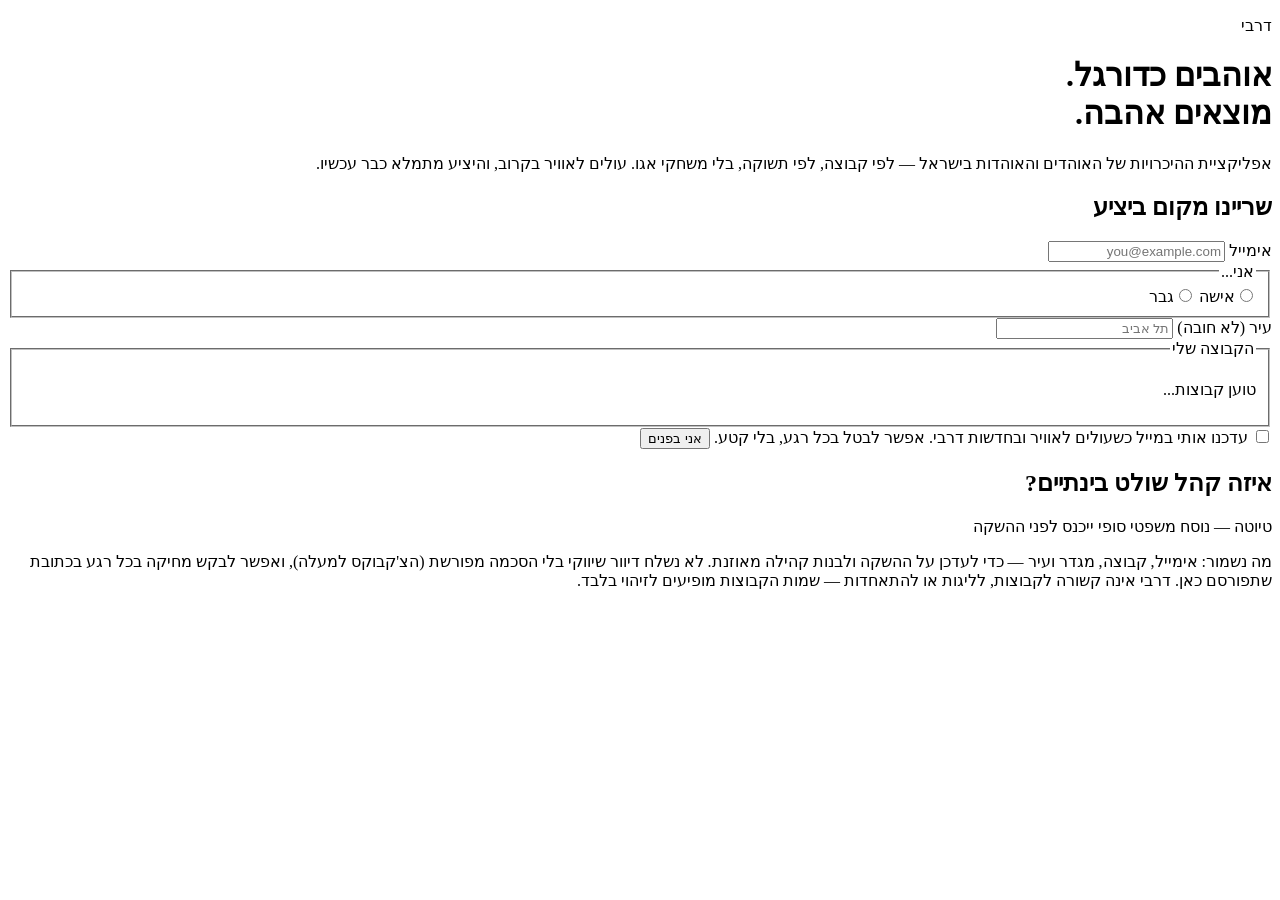
==== index.html @ be2c2851 "Derby waitlist — soft launch (friends & family, noindex)" ====
<!DOCTYPE html><html lang="he" dir="rtl"> <head><meta charset="utf-8"><meta name="viewport" content="width=device-width, initial-scale=1"><title>דרבי — אוהבים כדורגל. מוצאים אהבה.</title><meta name="description" content="דרבי — אפליקציית ההיכרויות של אוהדי הכדורגל בישראל. לפי קבוצה, לפי תשוקה. עולים לאוויר בקרוב."><!-- Soft launch: out of search engines until the real marketing launch --><meta name="robots" content="noindex"><meta property="og:title" content="דרבי — אוהבים כדורגל. מוצאים אהבה."><meta property="og:description" content="אפליקציית ההיכרויות של אוהדי הכדורגל בישראל. שריינו מקום ביציע — עולים לאוויר בקרוב."><meta property="og:type" content="website"><meta property="og:locale" content="he_IL"><link rel="icon" href="data:image/svg+xml,%3Csvg xmlns='http://www.w3.org/2000/svg' viewBox='0 0 32 32'%3E%3Ccircle cx='16' cy='16' r='15' fill='%230E3B2E'/%3E%3Ctext x='16' y='22' text-anchor='middle' font-size='16' font-family='sans-serif' fill='%23FAF7F0'%3E%D7%93%3C/text%3E%3C/svg%3E"><link rel="stylesheet" href="/derby-site/_astro/index.CWIhlp_6.css"></head> <body> <main> <header class="hero"> <p class="wordmark">דרבי</p> <h1>אוהבים כדורגל.<br>מוצאים אהבה.</h1> <p class="sub">
אפליקציית ההיכרויות של האוהדים והאוהדות בישראל — לפי קבוצה, לפי תשוקה,
          בלי משחקי אגו. עולים לאוויר בקרוב, והיציע מתמלא כבר עכשיו.
</p> </header> <section class="card" id="signup"> <h2>שריינו מקום ביציע</h2> <form id="waitlist-form" novalidate> <label for="email">אימייל</label> <input id="email" name="email" type="email" required placeholder="you@example.com" autocomplete="email"> <fieldset> <legend>אני...</legend> <div class="seg"> <label><input type="radio" name="gender" value="woman" required><span>אישה</span></label> <label><input type="radio" name="gender" value="man"><span>גבר</span></label> </div> </fieldset> <label for="city">עיר <span class="opt">(לא חובה)</span></label> <input id="city" name="city" type="text" placeholder="תל אביב" autocomplete="address-level2"> <fieldset> <legend>הקבוצה שלי</legend> <div id="clubs" class="clubs" role="radiogroup" aria-label="בחירת קבוצה"> <p class="clubs-loading">טוען קבוצות...</p> </div> </fieldset> <label class="consent"> <input type="checkbox" name="consent"> <span>עדכנו אותי במייל כשעולים לאוויר ובחדשות דרבי. אפשר לבטל בכל רגע, בלי קטע.</span> </label> <button type="submit" id="submit-btn">אני בפנים</button> <p id="form-error" class="error" role="alert" hidden></p> </form> <div id="success" hidden> <h2>את/ה על הספסל! 🎉</h2> <p>נעדכן ברגע שעולים למגרש. בינתיים — כל חבר/ה שמצטרפים מקדמים את הקהל שלך בטבלה:</p> <p class="ref-link" id="ref-link"></p> <a id="wa-share" class="wa" href="#" target="_blank" rel="noopener">שיתוף בוואטסאפ</a> </div> </section> <section class="board"> <h2>איזה קהל שולט בינתיים?</h2> <ol id="leaderboard" aria-live="polite"></ol> </section> <footer> <p class="draft-tag">טיוטה — נוסח משפטי סופי ייכנס לפני ההשקה</p> <p>
מה נשמור: אימייל, קבוצה, מגדר ועיר — כדי לעדכן על ההשקה ולבנות קהילה מאוזנת.
          לא נשלח דיוור שיווקי בלי הסכמה מפורשת (הצ'קבוקס למעלה), ואפשר לבקש מחיקה בכל
          רגע בכתובת שתפורסם כאן. דרבי אינה קשורה לקבוצות, לליגות או להתאחדות —
          שמות הקבוצות מופיעים לזיהוי בלבד.
</p> </footer> </main> <script type="module" src="/derby-site/_astro/index.astro_astro_type_script_index_0_lang.Bvjyi8gN.js"></script>  </body> </html>
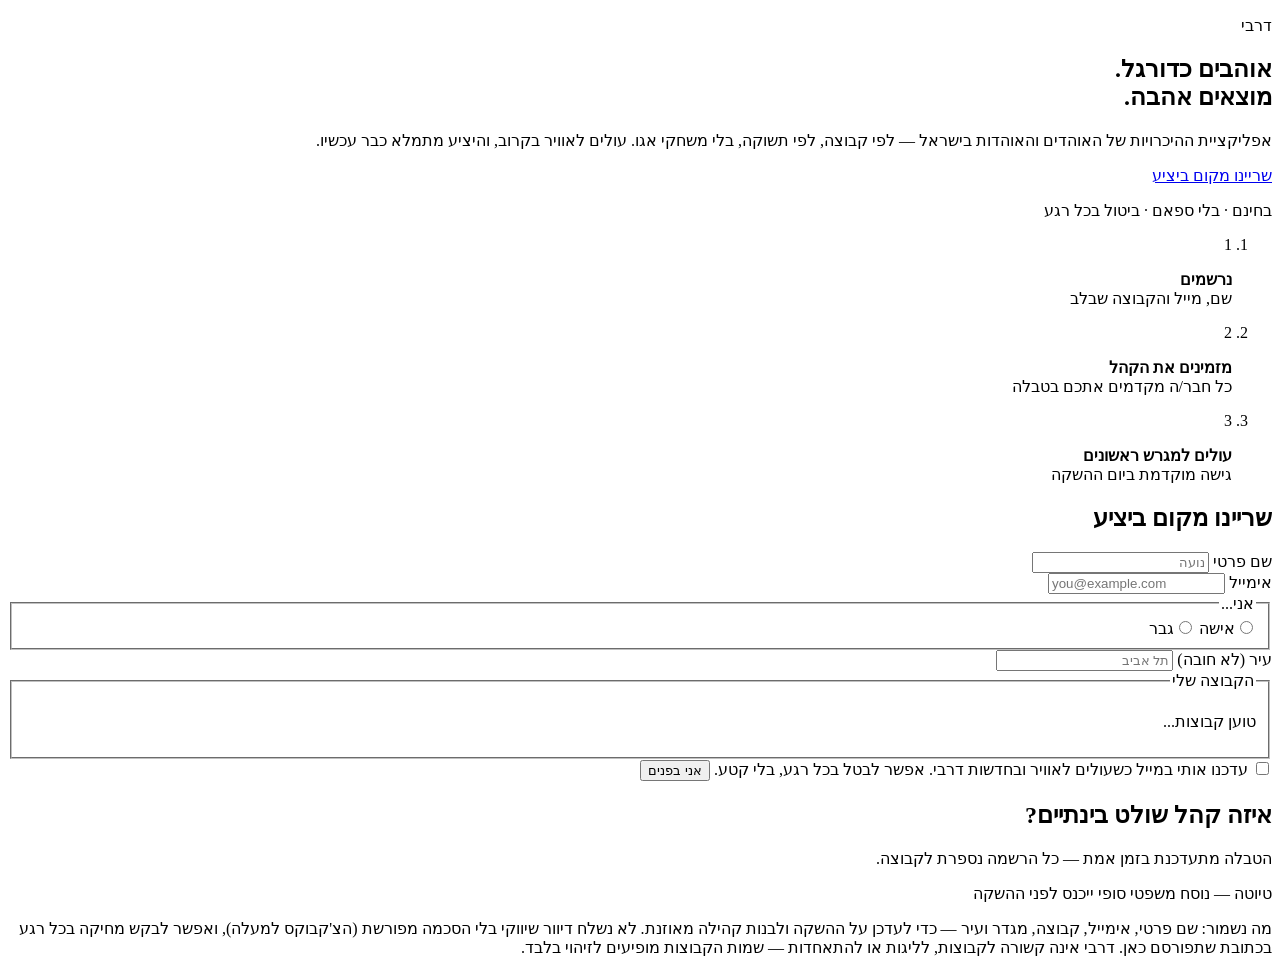
==== commit ee99b2b2: "Redesign: matchday-night hero, how-it-works, name field, other-team option, badge fix" ====
--- a/index.html
+++ b/index.html
@@ -1,9 +1,9 @@
-<!DOCTYPE html><html lang="he" dir="rtl"> <head><meta charset="utf-8"><meta name="viewport" content="width=device-width, initial-scale=1"><title>דרבי — אוהבים כדורגל. מוצאים אהבה.</title><meta name="description" content="דרבי — אפליקציית ההיכרויות של אוהדי הכדורגל בישראל. לפי קבוצה, לפי תשוקה. עולים לאוויר בקרוב."><!-- Soft launch: out of search engines until the real marketing launch --><meta name="robots" content="noindex"><meta property="og:title" content="דרבי — אוהבים כדורגל. מוצאים אהבה."><meta property="og:description" content="אפליקציית ההיכרויות של אוהדי הכדורגל בישראל. שריינו מקום ביציע — עולים לאוויר בקרוב."><meta property="og:type" content="website"><meta property="og:locale" content="he_IL"><link rel="icon" href="data:image/svg+xml,%3Csvg xmlns='http://www.w3.org/2000/svg' viewBox='0 0 32 32'%3E%3Ccircle cx='16' cy='16' r='15' fill='%230E3B2E'/%3E%3Ctext x='16' y='22' text-anchor='middle' font-size='16' font-family='sans-serif' fill='%23FAF7F0'%3E%D7%93%3C/text%3E%3C/svg%3E"><link rel="stylesheet" href="/derby-site/_astro/index.CWIhlp_6.css"></head> <body> <main> <header class="hero"> <p class="wordmark">דרבי</p> <h1>אוהבים כדורגל.<br>מוצאים אהבה.</h1> <p class="sub">
+<!DOCTYPE html><html lang="he" dir="rtl"> <head><meta charset="utf-8"><meta name="viewport" content="width=device-width, initial-scale=1"><title>דרבי — אוהבים כדורגל. מוצאים אהבה.</title><meta name="description" content="דרבי — אפליקציית ההיכרויות של אוהדי הכדורגל בישראל. לפי קבוצה, לפי תשוקה. עולים לאוויר בקרוב."><!-- Soft launch: out of search engines until the real marketing launch --><meta name="robots" content="noindex"><meta property="og:title" content="דרבי — אוהבים כדורגל. מוצאים אהבה."><meta property="og:description" content="אפליקציית ההיכרויות של אוהדי הכדורגל בישראל. שריינו מקום ביציע — עולים לאוויר בקרוב."><meta property="og:type" content="website"><meta property="og:locale" content="he_IL"><link rel="icon" href="data:image/svg+xml,%3Csvg xmlns='http://www.w3.org/2000/svg' viewBox='0 0 32 32'%3E%3Ccircle cx='16' cy='16' r='15' fill='%230E3B2E'/%3E%3Ctext x='16' y='22' text-anchor='middle' font-size='16' font-family='sans-serif' fill='%23FAF7F0'%3E%D7%93%3C/text%3E%3C/svg%3E"><link rel="stylesheet" href="/derby-site/_astro/index.BgK4hLzt.css"></head> <body> <section class="hero"> <div class="hero-inner"> <p class="wordmark">דרבי<span class="dot" aria-hidden="true"></span></p> <h1>אוהבים כדורגל.<br>מוצאים אהבה.</h1> <p class="sub">
 אפליקציית ההיכרויות של האוהדים והאוהדות בישראל — לפי קבוצה, לפי תשוקה,
           בלי משחקי אגו. עולים לאוויר בקרוב, והיציע מתמלא כבר עכשיו.
-</p> </header> <section class="card" id="signup"> <h2>שריינו מקום ביציע</h2> <form id="waitlist-form" novalidate> <label for="email">אימייל</label> <input id="email" name="email" type="email" required placeholder="you@example.com" autocomplete="email"> <fieldset> <legend>אני...</legend> <div class="seg"> <label><input type="radio" name="gender" value="woman" required><span>אישה</span></label> <label><input type="radio" name="gender" value="man"><span>גבר</span></label> </div> </fieldset> <label for="city">עיר <span class="opt">(לא חובה)</span></label> <input id="city" name="city" type="text" placeholder="תל אביב" autocomplete="address-level2"> <fieldset> <legend>הקבוצה שלי</legend> <div id="clubs" class="clubs" role="radiogroup" aria-label="בחירת קבוצה"> <p class="clubs-loading">טוען קבוצות...</p> </div> </fieldset> <label class="consent"> <input type="checkbox" name="consent"> <span>עדכנו אותי במייל כשעולים לאוויר ובחדשות דרבי. אפשר לבטל בכל רגע, בלי קטע.</span> </label> <button type="submit" id="submit-btn">אני בפנים</button> <p id="form-error" class="error" role="alert" hidden></p> </form> <div id="success" hidden> <h2>את/ה על הספסל! 🎉</h2> <p>נעדכן ברגע שעולים למגרש. בינתיים — כל חבר/ה שמצטרפים מקדמים את הקהל שלך בטבלה:</p> <p class="ref-link" id="ref-link"></p> <a id="wa-share" class="wa" href="#" target="_blank" rel="noopener">שיתוף בוואטסאפ</a> </div> </section> <section class="board"> <h2>איזה קהל שולט בינתיים?</h2> <ol id="leaderboard" aria-live="polite"></ol> </section> <footer> <p class="draft-tag">טיוטה — נוסח משפטי סופי ייכנס לפני ההשקה</p> <p>
-מה נשמור: אימייל, קבוצה, מגדר ועיר — כדי לעדכן על ההשקה ולבנות קהילה מאוזנת.
+</p> <a class="cta" href="#signup">שריינו מקום ביציע</a> <p class="trust">בחינם · בלי ספאם · ביטול בכל רגע</p> </div> </section> <main> <ol class="steps" aria-label="איך זה עובד"> <li><span class="step-n">1</span><p><strong>נרשמים</strong><br>שם, מייל והקבוצה שבלב</p></li> <li><span class="step-n">2</span><p><strong>מזמינים את הקהל</strong><br>כל חבר/ה מקדמים אתכם בטבלה</p></li> <li><span class="step-n">3</span><p><strong>עולים למגרש ראשונים</strong><br>גישה מוקדמת ביום ההשקה</p></li> </ol> <section class="card" id="signup"> <h2>שריינו מקום ביציע</h2> <form id="waitlist-form" novalidate> <div class="field"> <label for="first-name">שם פרטי</label> <input id="first-name" name="first_name" type="text" required placeholder="נועה" autocomplete="given-name"> </div> <div class="field"> <label for="email">אימייל</label> <input id="email" name="email" type="email" required placeholder="you@example.com" autocomplete="email" dir="ltr"> </div> <fieldset> <legend>אני...</legend> <div class="seg"> <label><input type="radio" name="gender" value="woman" required><span>אישה</span></label> <label><input type="radio" name="gender" value="man"><span>גבר</span></label> </div> </fieldset> <div class="field"> <label for="city">עיר <span class="opt">(לא חובה)</span></label> <input id="city" name="city" type="text" placeholder="תל אביב" autocomplete="address-level2"> </div> <fieldset> <legend>הקבוצה שלי</legend> <div id="clubs" class="clubs" role="radiogroup" aria-label="בחירת קבוצה"> <p class="clubs-loading">טוען קבוצות...</p> </div> <input id="club-other-input" name="club_other" type="text" placeholder="איזו קבוצה חסרה לנו?" hidden> </fieldset> <label class="consent"> <input type="checkbox" name="consent"> <span>עדכנו אותי במייל כשעולים לאוויר ובחדשות דרבי. אפשר לבטל בכל רגע, בלי קטע.</span> </label> <button type="submit" id="submit-btn">אני בפנים</button> <p id="form-error" class="error" role="alert" hidden></p> </form> <div id="success" hidden> <h2>את/ה על הספסל! 🎉</h2> <p>נעדכן ברגע שעולים למגרש. בינתיים — כל חבר/ה שמצטרפים מקדמים את הקהל שלך בטבלה:</p> <p class="ref-link" id="ref-link"></p> <a id="wa-share" class="wa" href="#" target="_blank" rel="noopener">שיתוף בוואטסאפ</a> </div> </section> <section class="board"> <h2>איזה קהל שולט בינתיים?</h2> <p class="board-sub">הטבלה מתעדכנת בזמן אמת — כל הרשמה נספרת לקבוצה.</p> <ol id="leaderboard" aria-live="polite"></ol> </section> <footer> <p class="draft-tag">טיוטה — נוסח משפטי סופי ייכנס לפני ההשקה</p> <p>
+מה נשמור: שם פרטי, אימייל, קבוצה, מגדר ועיר — כדי לעדכן על ההשקה ולבנות קהילה מאוזנת.
           לא נשלח דיוור שיווקי בלי הסכמה מפורשת (הצ'קבוקס למעלה), ואפשר לבקש מחיקה בכל
           רגע בכתובת שתפורסם כאן. דרבי אינה קשורה לקבוצות, לליגות או להתאחדות —
           שמות הקבוצות מופיעים לזיהוי בלבד.
-</p> </footer> </main> <script type="module" src="/derby-site/_astro/index.astro_astro_type_script_index_0_lang.Bvjyi8gN.js"></script>  </body> </html>+</p> </footer> </main> <script type="module" src="/derby-site/_astro/index.astro_astro_type_script_index_0_lang.DRQGEMD_.js"></script>  </body> </html>
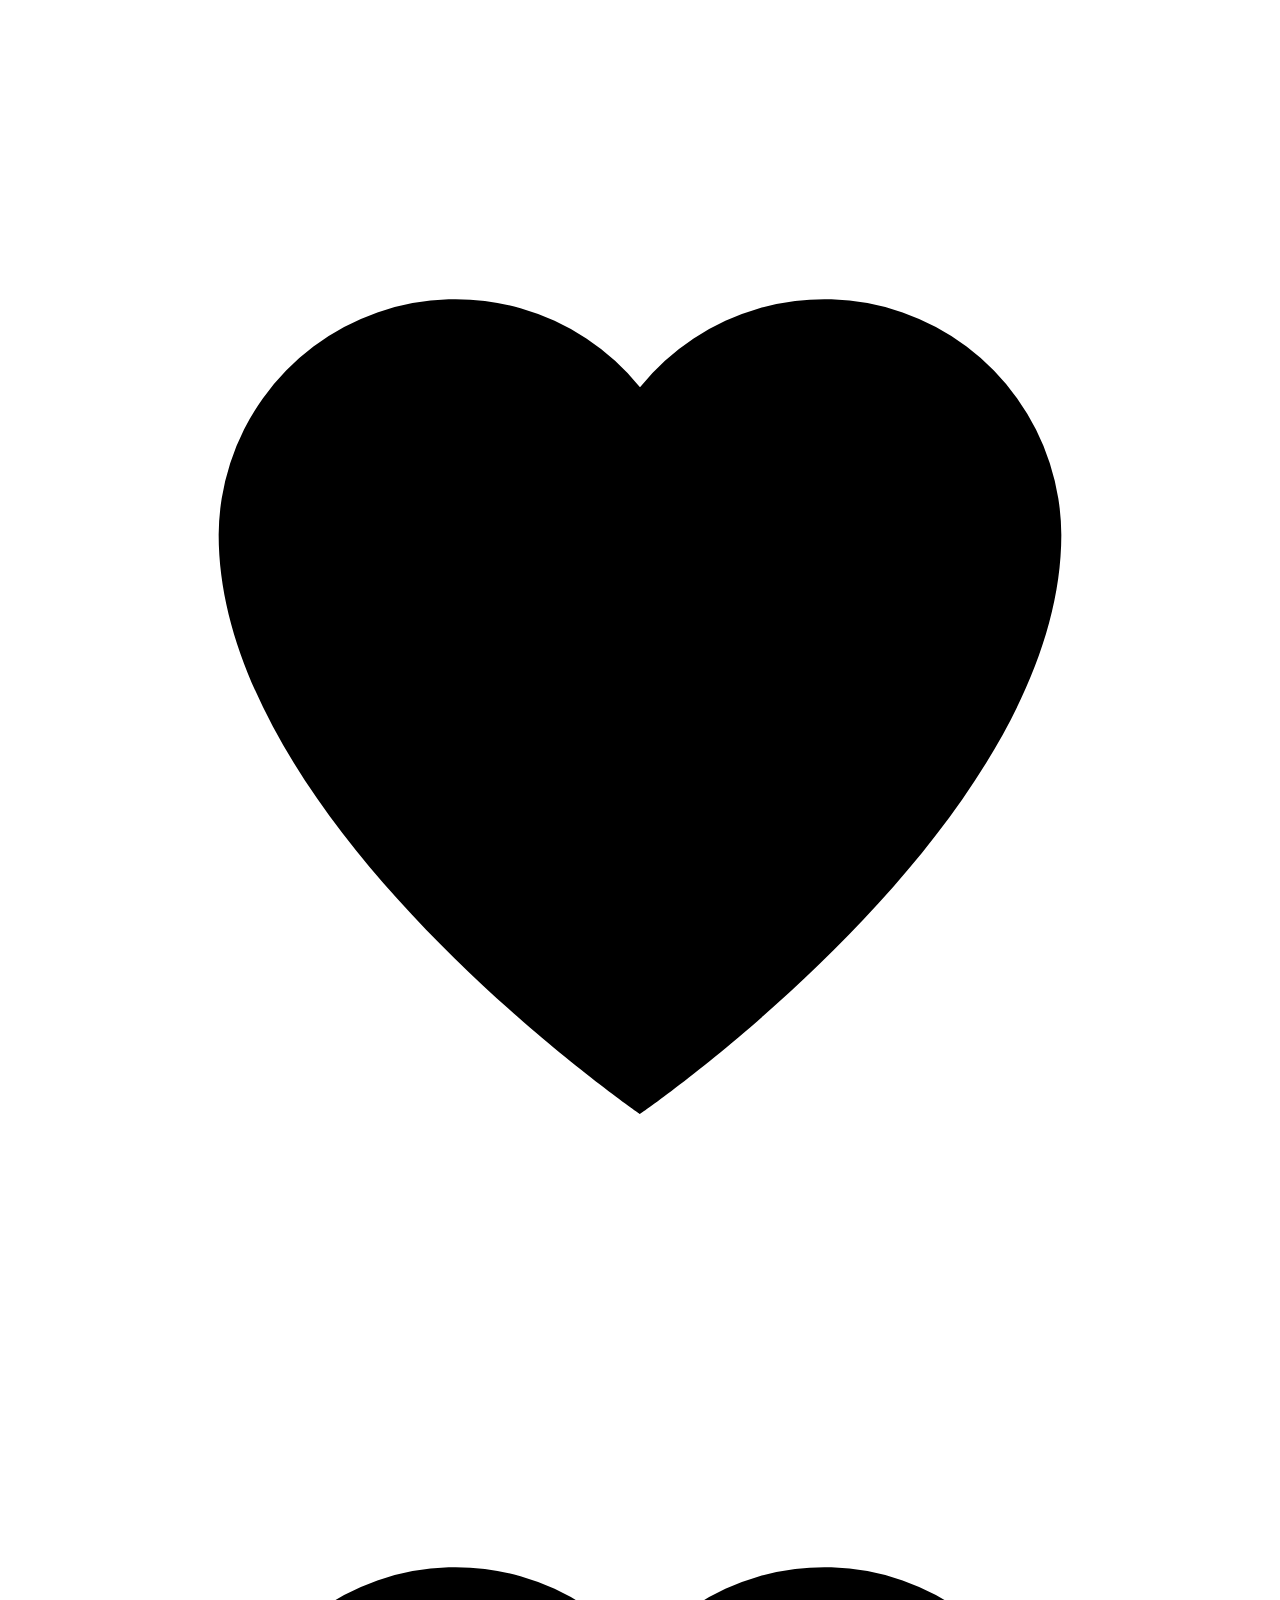
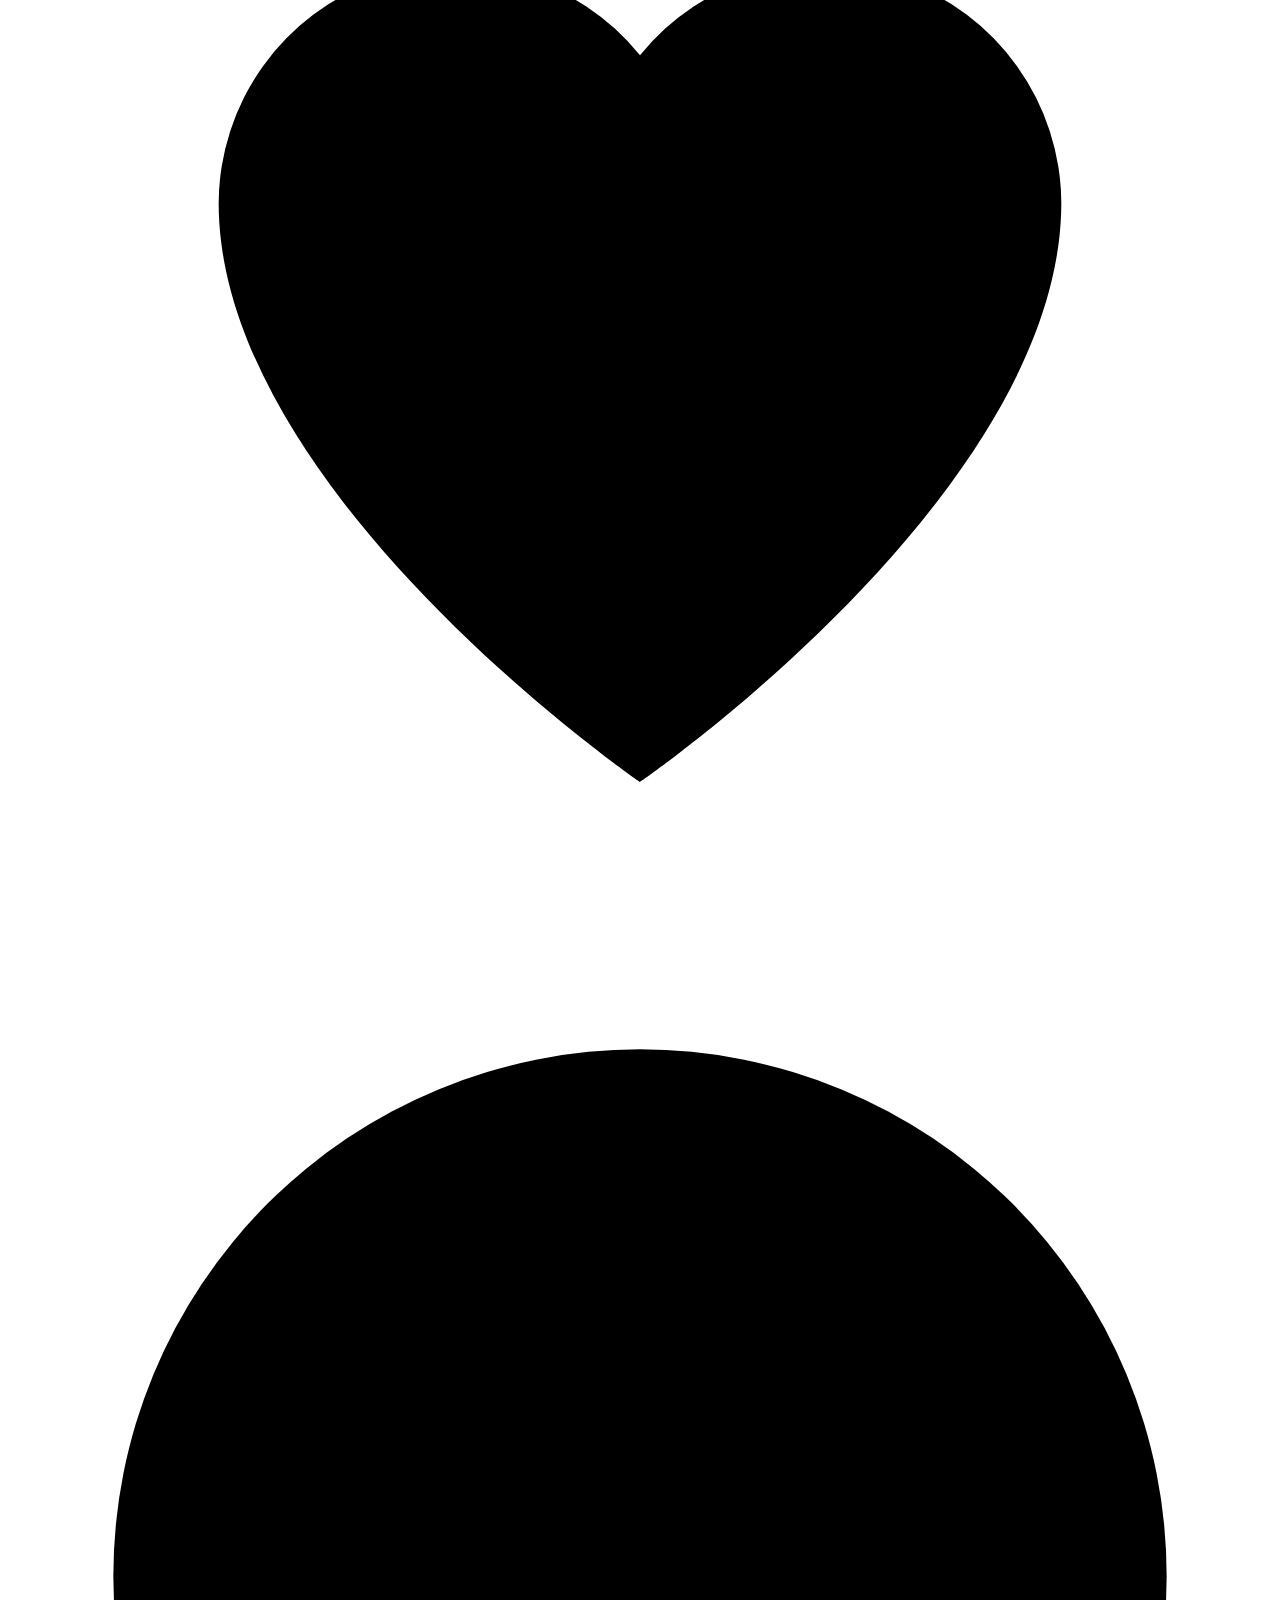
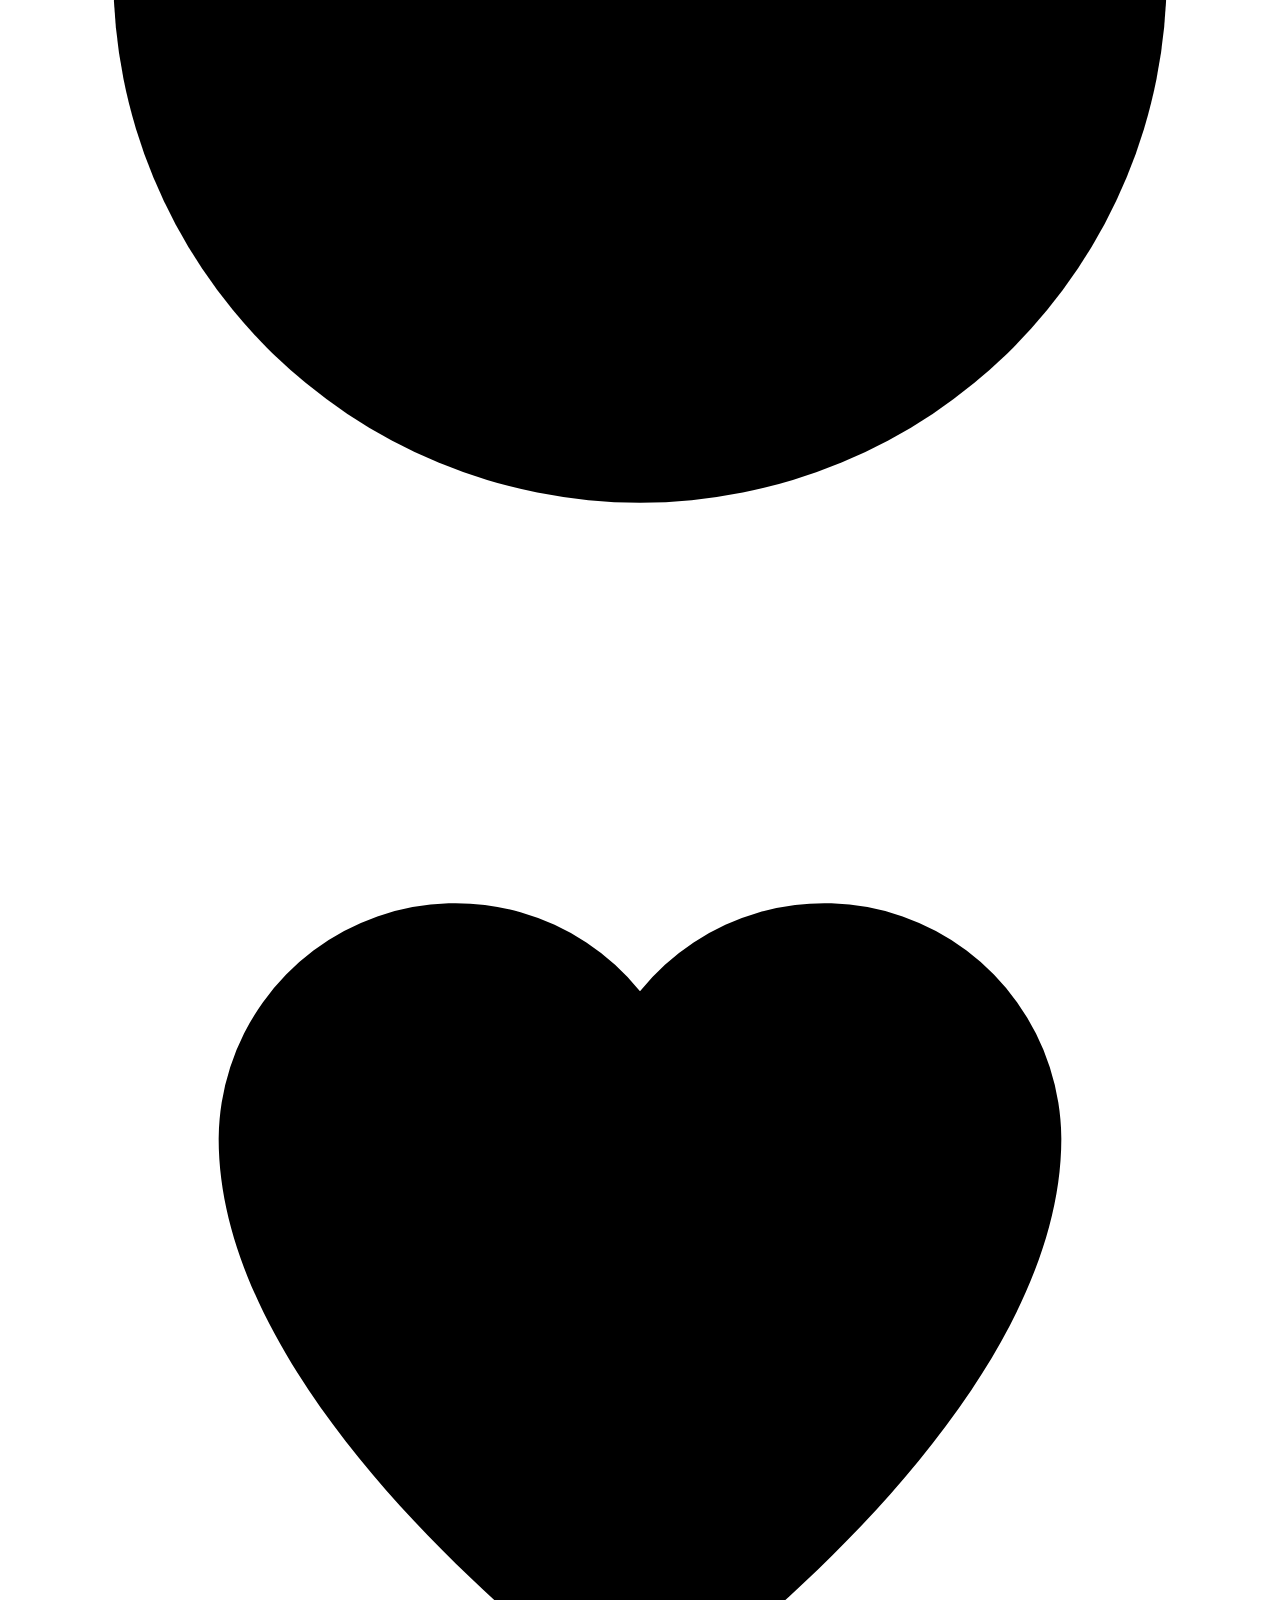
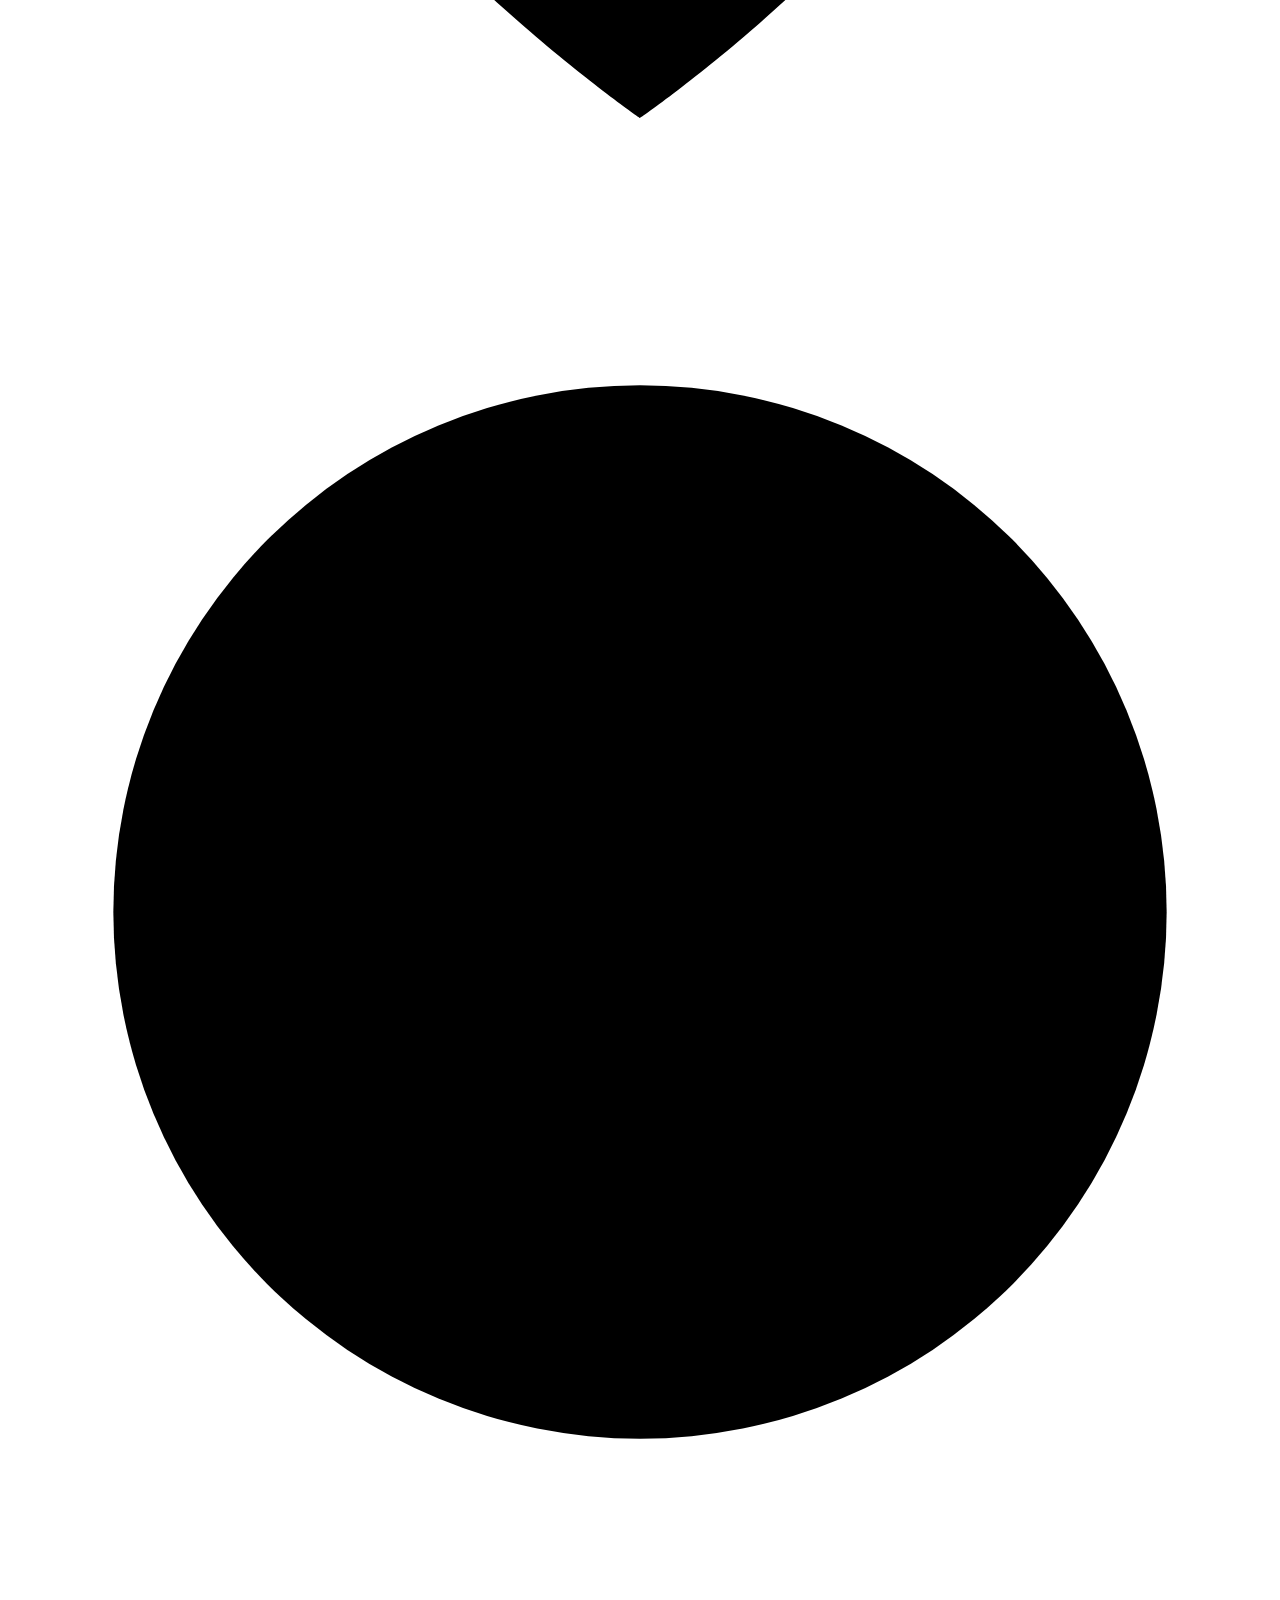
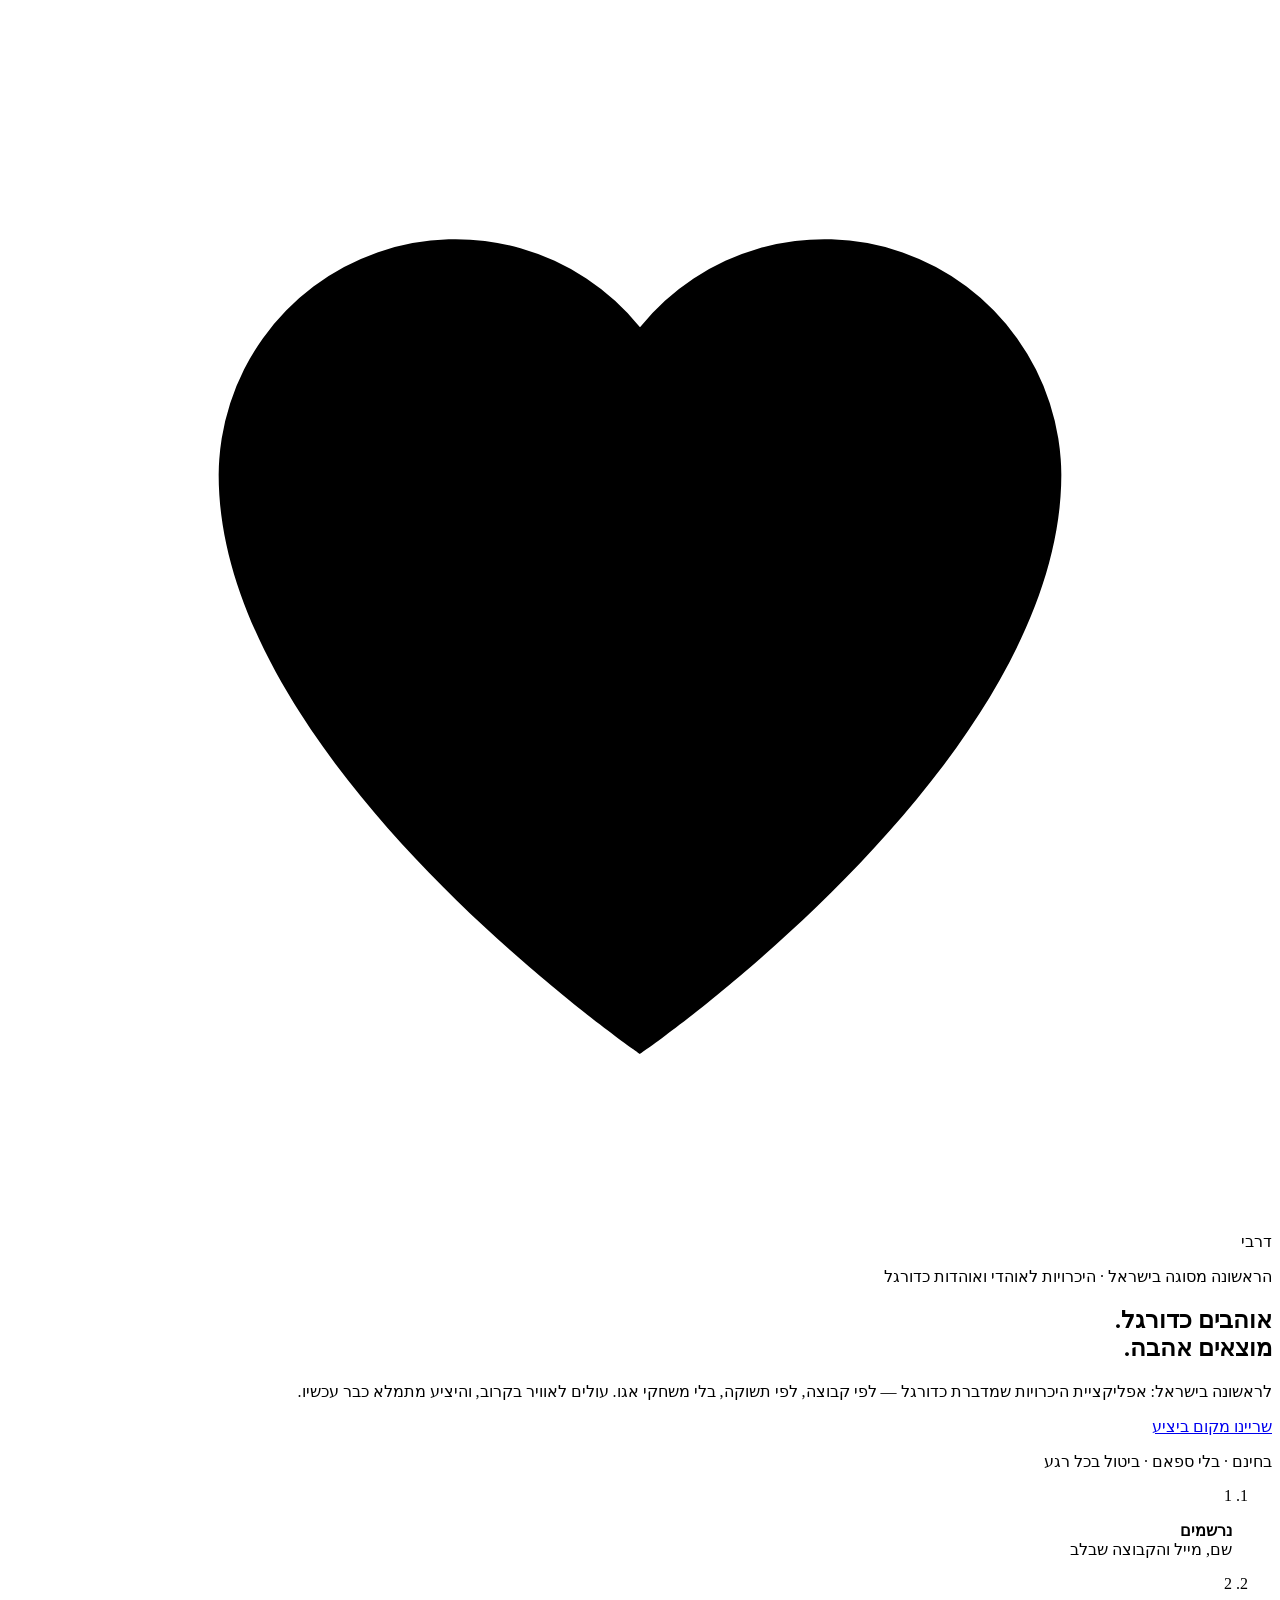
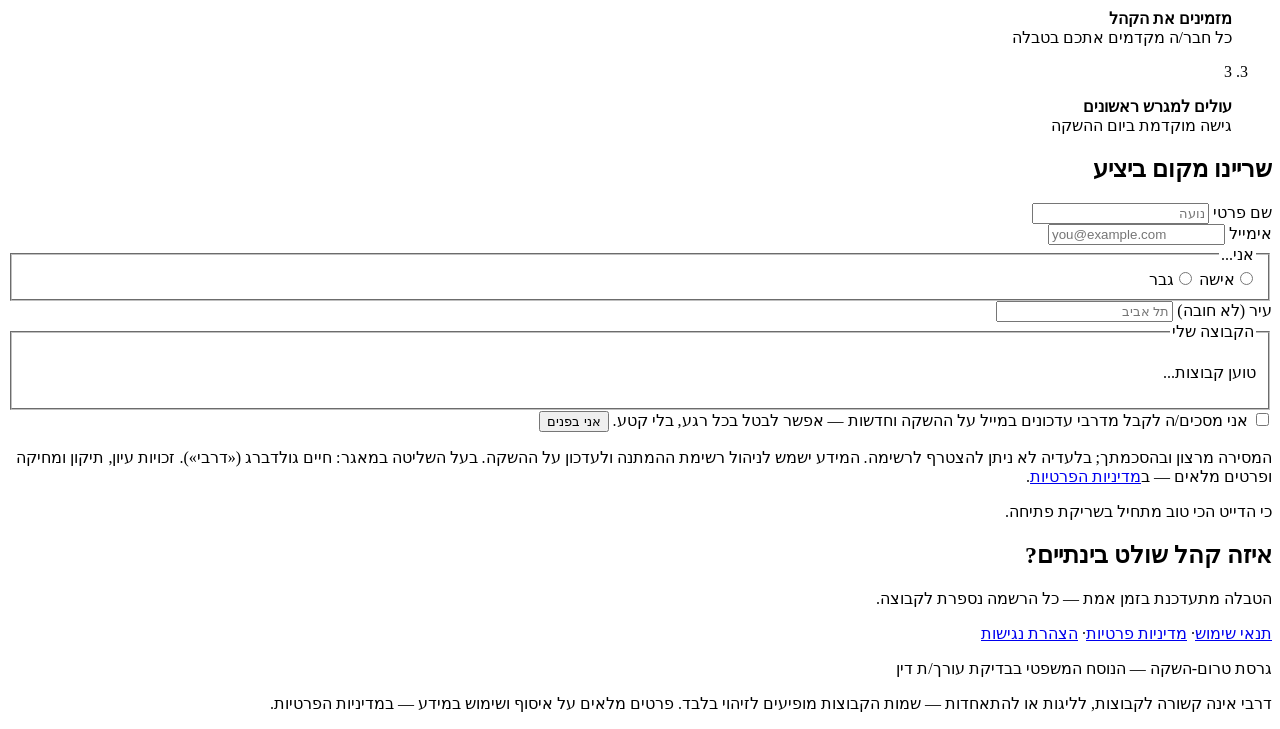
==== commit cc887784: "v3: legal pages (terms/privacy/accessibility drafts), s.11 form notice, intl clubs section, first-of" ====
--- a/index.html
+++ b/index.html
@@ -1,9 +1,12 @@
-<!DOCTYPE html><html lang="he" dir="rtl"> <head><meta charset="utf-8"><meta name="viewport" content="width=device-width, initial-scale=1"><title>דרבי — אוהבים כדורגל. מוצאים אהבה.</title><meta name="description" content="דרבי — אפליקציית ההיכרויות של אוהדי הכדורגל בישראל. לפי קבוצה, לפי תשוקה. עולים לאוויר בקרוב."><!-- Soft launch: out of search engines until the real marketing launch --><meta name="robots" content="noindex"><meta property="og:title" content="דרבי — אוהבים כדורגל. מוצאים אהבה."><meta property="og:description" content="אפליקציית ההיכרויות של אוהדי הכדורגל בישראל. שריינו מקום ביציע — עולים לאוויר בקרוב."><meta property="og:type" content="website"><meta property="og:locale" content="he_IL"><link rel="icon" href="data:image/svg+xml,%3Csvg xmlns='http://www.w3.org/2000/svg' viewBox='0 0 32 32'%3E%3Ccircle cx='16' cy='16' r='15' fill='%230E3B2E'/%3E%3Ctext x='16' y='22' text-anchor='middle' font-size='16' font-family='sans-serif' fill='%23FAF7F0'%3E%D7%93%3C/text%3E%3C/svg%3E"><link rel="stylesheet" href="/derby-site/_astro/index.BgK4hLzt.css"></head> <body> <section class="hero"> <div class="hero-inner"> <p class="wordmark">דרבי<span class="dot" aria-hidden="true"></span></p> <h1>אוהבים כדורגל.<br>מוצאים אהבה.</h1> <p class="sub">
-אפליקציית ההיכרויות של האוהדים והאוהדות בישראל — לפי קבוצה, לפי תשוקה,
+<!DOCTYPE html><html lang="he" dir="rtl"> <head><meta charset="utf-8"><meta name="viewport" content="width=device-width, initial-scale=1"><title>דרבי — אוהבים כדורגל. מוצאים אהבה.</title><meta name="description" content="דרבי — אפליקציית ההיכרויות של אוהדי הכדורגל בישראל. לפי קבוצה, לפי תשוקה. עולים לאוויר בקרוב."><!-- Soft launch: out of search engines until the real marketing launch --><meta name="robots" content="noindex"><meta property="og:title" content="דרבי — אוהבים כדורגל. מוצאים אהבה."><meta property="og:description" content="אפליקציית ההיכרויות של אוהדי הכדורגל בישראל. שריינו מקום ביציע — עולים לאוויר בקרוב."><meta property="og:type" content="website"><meta property="og:locale" content="he_IL"><link rel="icon" href="data:image/svg+xml,%3Csvg xmlns='http://www.w3.org/2000/svg' viewBox='0 0 32 32'%3E%3Ccircle cx='16' cy='16' r='15' fill='%230E3B2E'/%3E%3Ctext x='16' y='22' text-anchor='middle' font-size='16' font-family='sans-serif' fill='%23FAF7F0'%3E%D7%93%3C/text%3E%3C/svg%3E"><link rel="stylesheet" href="/derby-site/_astro/accessibility.DvqK8WsB.css">
+<link rel="stylesheet" href="/derby-site/_astro/index.B0Lewn-p.css"></head> <body> <section class="hero"> <div class="float-layer" aria-hidden="true"> <svg class="float f1" viewBox="0 0 24 24"><path d="M12 21C12 21 4 15.5 4 10a4.5 4.5 0 0 1 8-2.8A4.5 4.5 0 0 1 20 10c0 5.5-8 11-8 11z"></path></svg> <svg class="float f2" viewBox="0 0 24 24"><path d="M12 21C12 21 4 15.5 4 10a4.5 4.5 0 0 1 8-2.8A4.5 4.5 0 0 1 20 10c0 5.5-8 11-8 11z"></path></svg> <svg class="float f3 ball" viewBox="0 0 24 24"><circle cx="12" cy="12" r="10"></circle><path class="pent" d="M12 8l3 2.2-1.1 3.6h-3.8L9 10.2z"></path></svg> <svg class="float f4" viewBox="0 0 24 24"><path d="M12 21C12 21 4 15.5 4 10a4.5 4.5 0 0 1 8-2.8A4.5 4.5 0 0 1 20 10c0 5.5-8 11-8 11z"></path></svg> <svg class="float f5 ball" viewBox="0 0 24 24"><circle cx="12" cy="12" r="10"></circle><path class="pent" d="M12 8l3 2.2-1.1 3.6h-3.8L9 10.2z"></path></svg> <svg class="float f6" viewBox="0 0 24 24"><path d="M12 21C12 21 4 15.5 4 10a4.5 4.5 0 0 1 8-2.8A4.5 4.5 0 0 1 20 10c0 5.5-8 11-8 11z"></path></svg> </div> <div class="hero-inner"> <p class="wordmark">דרבי<span class="dot" aria-hidden="true"></span></p> <p class="eyebrow">הראשונה מסוגה בישראל · היכרויות לאוהדי ואוהדות כדורגל</p> <h1>אוהבים כדורגל.<br>מוצאים אהבה.</h1> <p class="sub">
+לראשונה בישראל: אפליקציית היכרויות שמדברת כדורגל — לפי קבוצה, לפי תשוקה,
           בלי משחקי אגו. עולים לאוויר בקרוב, והיציע מתמלא כבר עכשיו.
-</p> <a class="cta" href="#signup">שריינו מקום ביציע</a> <p class="trust">בחינם · בלי ספאם · ביטול בכל רגע</p> </div> </section> <main> <ol class="steps" aria-label="איך זה עובד"> <li><span class="step-n">1</span><p><strong>נרשמים</strong><br>שם, מייל והקבוצה שבלב</p></li> <li><span class="step-n">2</span><p><strong>מזמינים את הקהל</strong><br>כל חבר/ה מקדמים אתכם בטבלה</p></li> <li><span class="step-n">3</span><p><strong>עולים למגרש ראשונים</strong><br>גישה מוקדמת ביום ההשקה</p></li> </ol> <section class="card" id="signup"> <h2>שריינו מקום ביציע</h2> <form id="waitlist-form" novalidate> <div class="field"> <label for="first-name">שם פרטי</label> <input id="first-name" name="first_name" type="text" required placeholder="נועה" autocomplete="given-name"> </div> <div class="field"> <label for="email">אימייל</label> <input id="email" name="email" type="email" required placeholder="you@example.com" autocomplete="email" dir="ltr"> </div> <fieldset> <legend>אני...</legend> <div class="seg"> <label><input type="radio" name="gender" value="woman" required><span>אישה</span></label> <label><input type="radio" name="gender" value="man"><span>גבר</span></label> </div> </fieldset> <div class="field"> <label for="city">עיר <span class="opt">(לא חובה)</span></label> <input id="city" name="city" type="text" placeholder="תל אביב" autocomplete="address-level2"> </div> <fieldset> <legend>הקבוצה שלי</legend> <div id="clubs" class="clubs" role="radiogroup" aria-label="בחירת קבוצה"> <p class="clubs-loading">טוען קבוצות...</p> </div> <input id="club-other-input" name="club_other" type="text" placeholder="איזו קבוצה חסרה לנו?" hidden> </fieldset> <label class="consent"> <input type="checkbox" name="consent"> <span>עדכנו אותי במייל כשעולים לאוויר ובחדשות דרבי. אפשר לבטל בכל רגע, בלי קטע.</span> </label> <button type="submit" id="submit-btn">אני בפנים</button> <p id="form-error" class="error" role="alert" hidden></p> </form> <div id="success" hidden> <h2>את/ה על הספסל! 🎉</h2> <p>נעדכן ברגע שעולים למגרש. בינתיים — כל חבר/ה שמצטרפים מקדמים את הקהל שלך בטבלה:</p> <p class="ref-link" id="ref-link"></p> <a id="wa-share" class="wa" href="#" target="_blank" rel="noopener">שיתוף בוואטסאפ</a> </div> </section> <section class="board"> <h2>איזה קהל שולט בינתיים?</h2> <p class="board-sub">הטבלה מתעדכנת בזמן אמת — כל הרשמה נספרת לקבוצה.</p> <ol id="leaderboard" aria-live="polite"></ol> </section> <footer> <p class="draft-tag">טיוטה — נוסח משפטי סופי ייכנס לפני ההשקה</p> <p>
-מה נשמור: שם פרטי, אימייל, קבוצה, מגדר ועיר — כדי לעדכן על ההשקה ולבנות קהילה מאוזנת.
-          לא נשלח דיוור שיווקי בלי הסכמה מפורשת (הצ'קבוקס למעלה), ואפשר לבקש מחיקה בכל
-          רגע בכתובת שתפורסם כאן. דרבי אינה קשורה לקבוצות, לליגות או להתאחדות —
-          שמות הקבוצות מופיעים לזיהוי בלבד.
-</p> </footer> </main> <script type="module" src="/derby-site/_astro/index.astro_astro_type_script_index_0_lang.DRQGEMD_.js"></script>  </body> </html>+</p> <a class="cta" href="#signup">שריינו מקום ביציע</a> <p class="trust">בחינם · בלי ספאם · ביטול בכל רגע</p> </div> </section> <main> <ol class="steps" aria-label="איך זה עובד"> <li><span class="step-n">1</span><p><strong>נרשמים</strong><br>שם, מייל והקבוצה שבלב</p></li> <li><span class="step-n">2</span><p><strong>מזמינים את הקהל</strong><br>כל חבר/ה מקדמים אתכם בטבלה</p></li> <li><span class="step-n">3</span><p><strong>עולים למגרש ראשונים</strong><br>גישה מוקדמת ביום ההשקה</p></li> </ol> <section class="card" id="signup"> <h2>שריינו מקום ביציע</h2> <form id="waitlist-form" novalidate> <div class="field"> <label for="first-name">שם פרטי</label> <input id="first-name" name="first_name" type="text" required placeholder="נועה" autocomplete="given-name"> </div> <div class="field"> <label for="email">אימייל</label> <input id="email" name="email" type="email" required placeholder="you@example.com" autocomplete="email" dir="ltr"> </div> <fieldset> <legend>אני...</legend> <div class="seg"> <label><input type="radio" name="gender" value="woman" required><span>אישה</span></label> <label><input type="radio" name="gender" value="man"><span>גבר</span></label> </div> </fieldset> <div class="field"> <label for="city">עיר <span class="opt">(לא חובה)</span></label> <input id="city" name="city" type="text" placeholder="תל אביב" autocomplete="address-level2"> </div> <fieldset> <legend>הקבוצה שלי</legend> <div id="clubs" class="clubs" role="radiogroup" aria-label="בחירת קבוצה"> <p class="clubs-loading">טוען קבוצות...</p> </div> <input id="club-other-input" name="club_other" type="text" placeholder="איזו קבוצה חסרה לנו?" hidden> </fieldset> <label class="consent"> <input type="checkbox" name="consent"> <span>אני מסכים/ה לקבל מדרבי עדכונים במייל על ההשקה וחדשות — אפשר לבטל בכל רגע, בלי קטע.</span> </label> <button type="submit" id="submit-btn">אני בפנים</button> <p id="form-error" class="error" role="alert" hidden></p> <p class="legal-note">
+המסירה מרצון ובהסכמתך; בלעדיה לא ניתן להצטרף לרשימה. המידע ישמש לניהול רשימת
+            ההמתנה ולעדכון על ההשקה. בעל השליטה במאגר: חיים גולדברג («דרבי»). זכויות עיון,
+            תיקון ומחיקה ופרטים מלאים — ב<a href="privacy/">מדיניות הפרטיות</a>.
+</p> </form> <div id="success" hidden> <h2>את/ה על הספסל! 🎉</h2> <p>נעדכן ברגע שעולים למגרש. בינתיים — כל חבר/ה שמצטרפים מקדמים את הקהל שלך בטבלה:</p> <p class="ref-link" id="ref-link"></p> <a id="wa-share" class="wa" href="#" target="_blank" rel="noopener">שיתוף בוואטסאפ</a> </div> </section> <p class="tagline">כי הדייט הכי טוב מתחיל בשריקת פתיחה.</p> <section class="board"> <h2>איזה קהל שולט בינתיים?</h2> <p class="board-sub">הטבלה מתעדכנת בזמן אמת — כל הרשמה נספרת לקבוצה.</p> <ol id="leaderboard" aria-live="polite"></ol> </section> <footer> <nav class="footer-links" aria-label="מסמכים משפטיים"> <a href="terms/">תנאי שימוש</a><span aria-hidden="true">·</span> <a href="privacy/">מדיניות פרטיות</a><span aria-hidden="true">·</span> <a href="accessibility/">הצהרת נגישות</a> </nav> <p class="draft-tag">גרסת טרום-השקה — הנוסח המשפטי בבדיקת עורך/ת דין</p> <p>
+דרבי אינה קשורה לקבוצות, לליגות או להתאחדות — שמות הקבוצות מופיעים לזיהוי בלבד.
+          פרטים מלאים על איסוף ושימוש במידע — במדיניות הפרטיות.
+</p> </footer> </main> <script type="module" src="/derby-site/_astro/index.astro_astro_type_script_index_0_lang.N8bKZ84x.js"></script>  </body> </html>
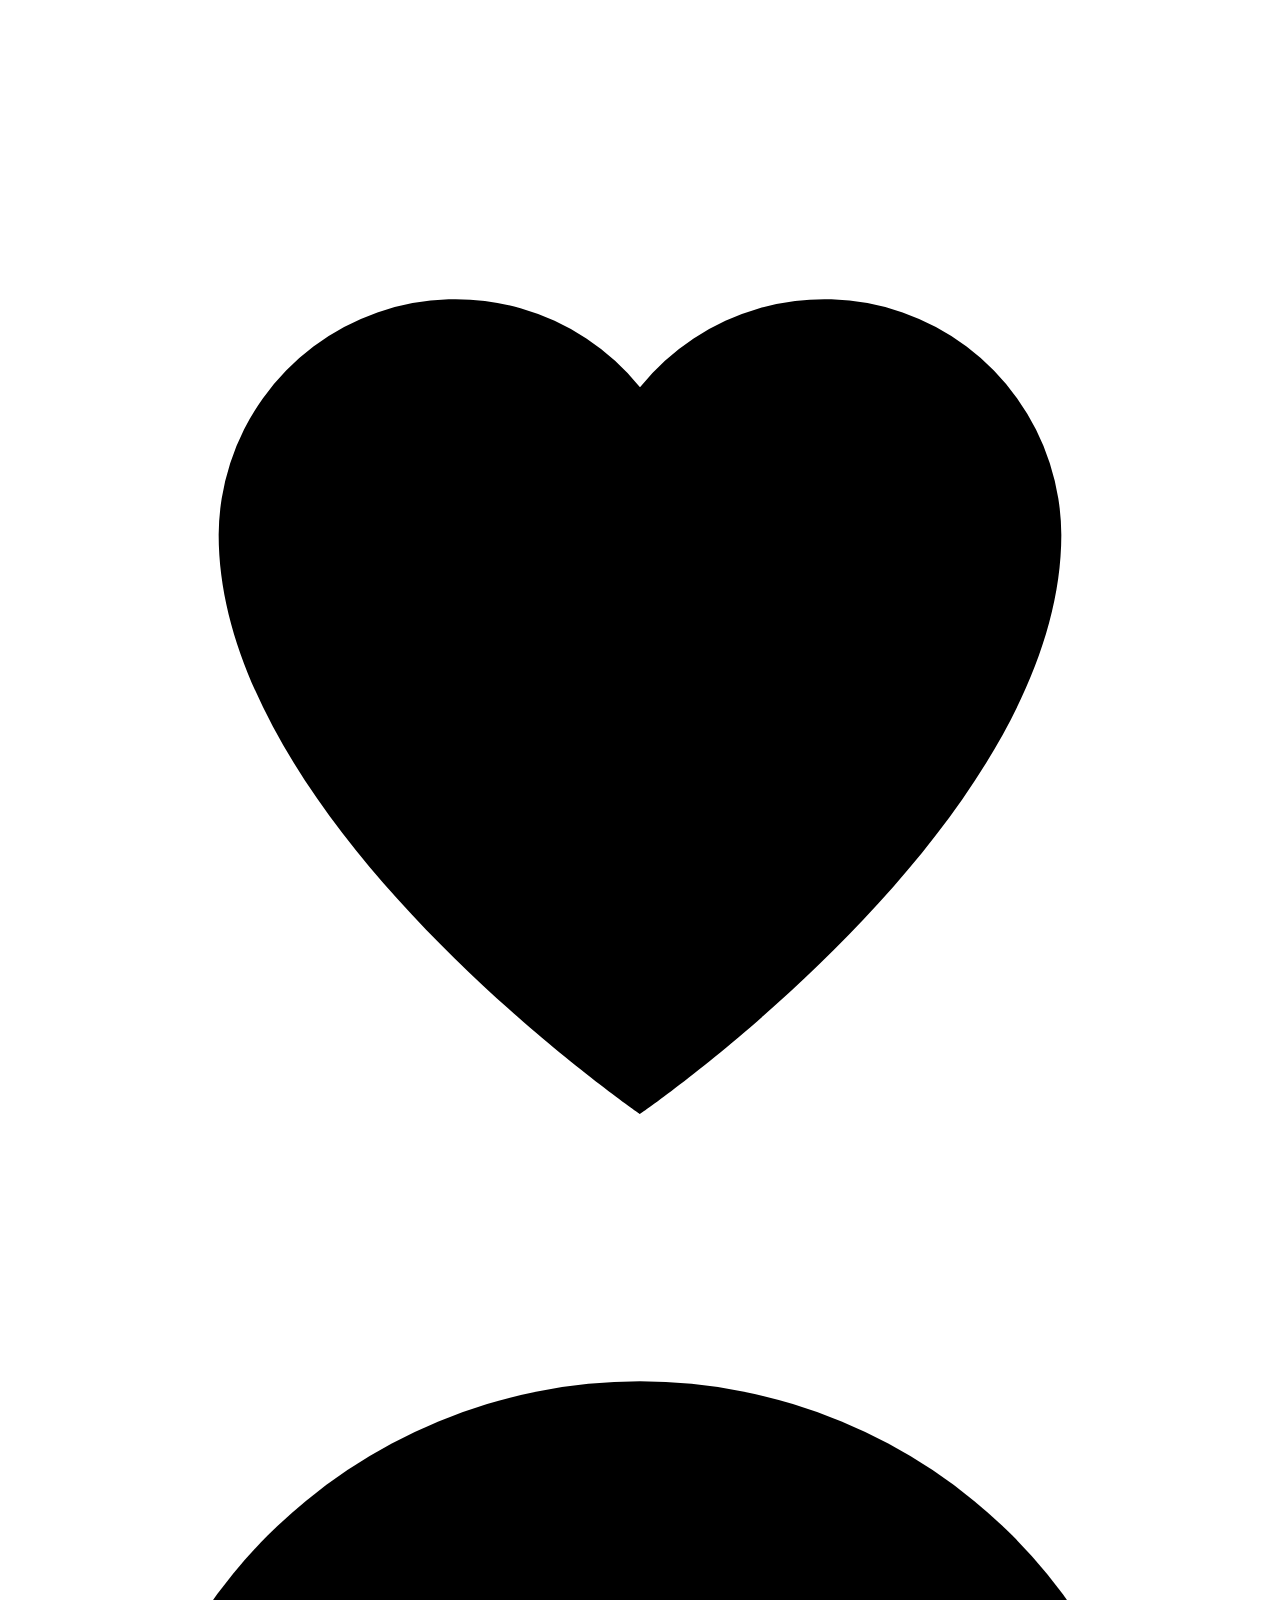
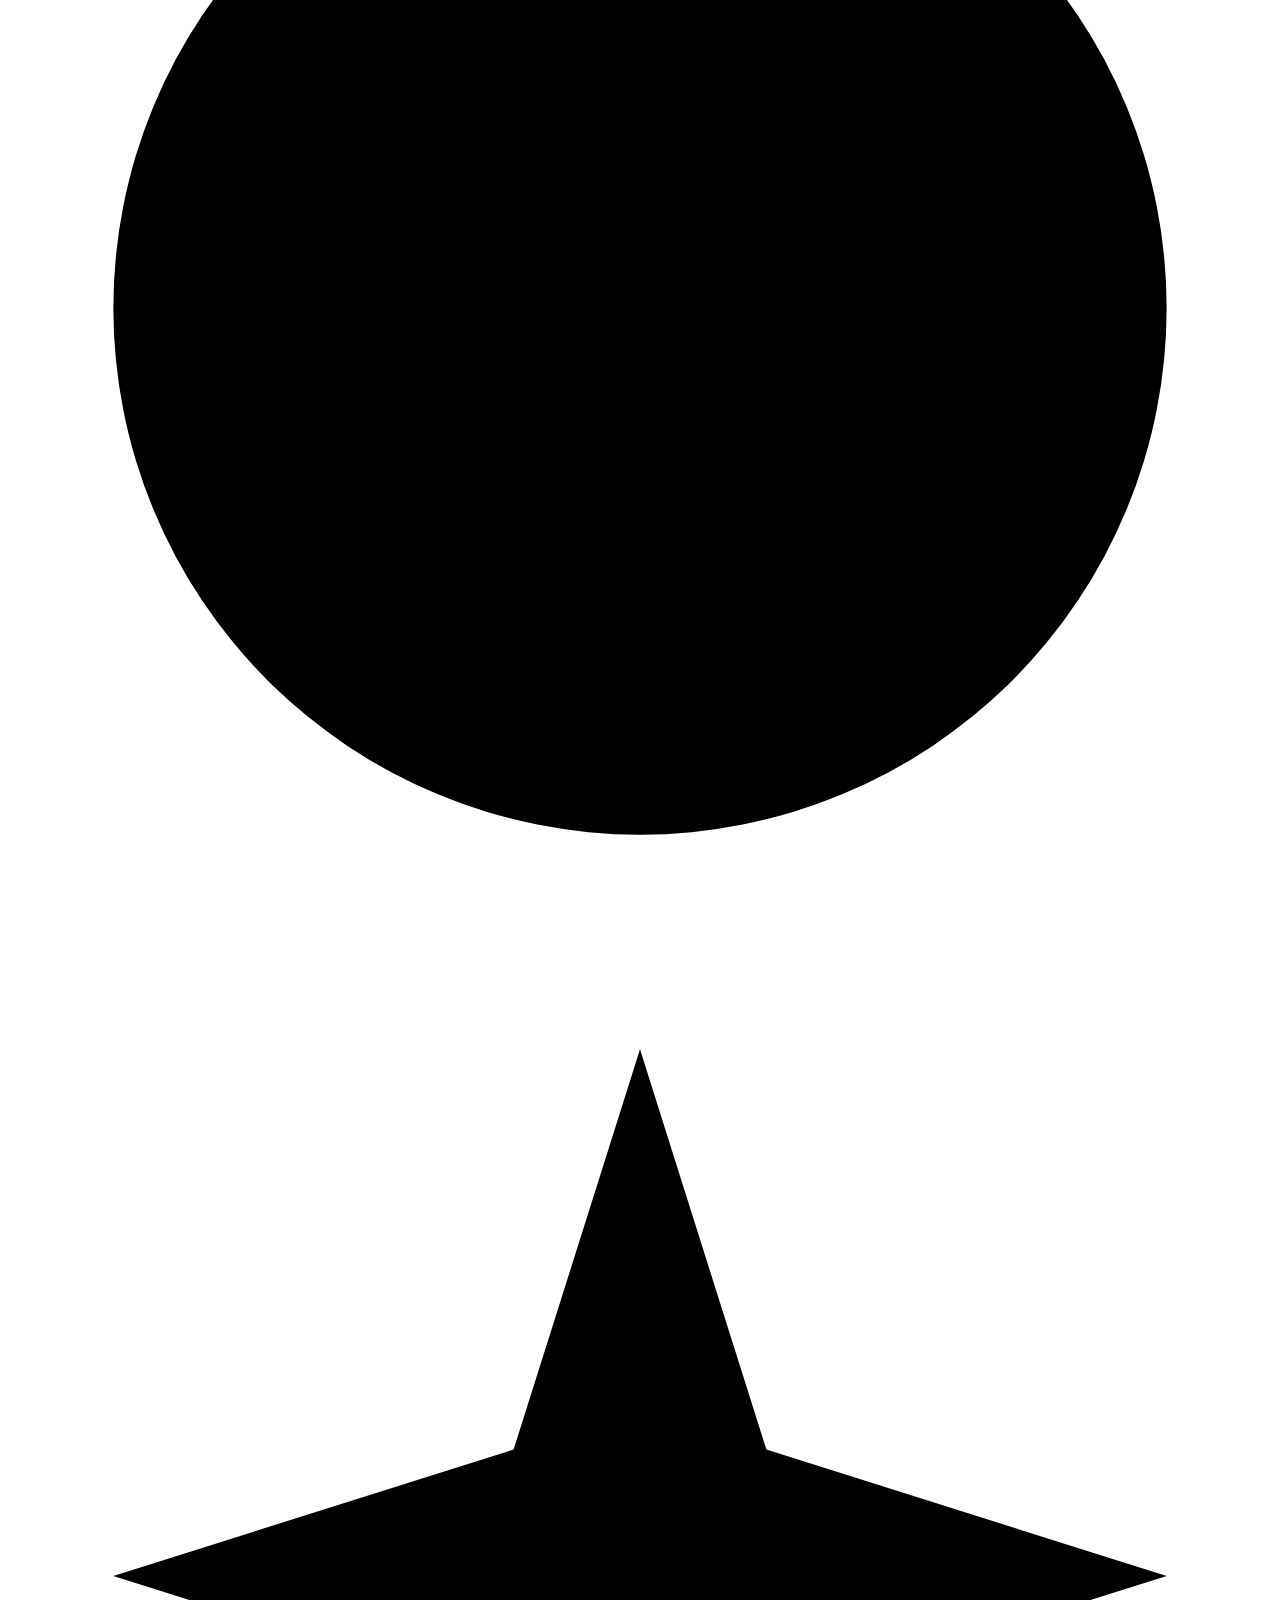
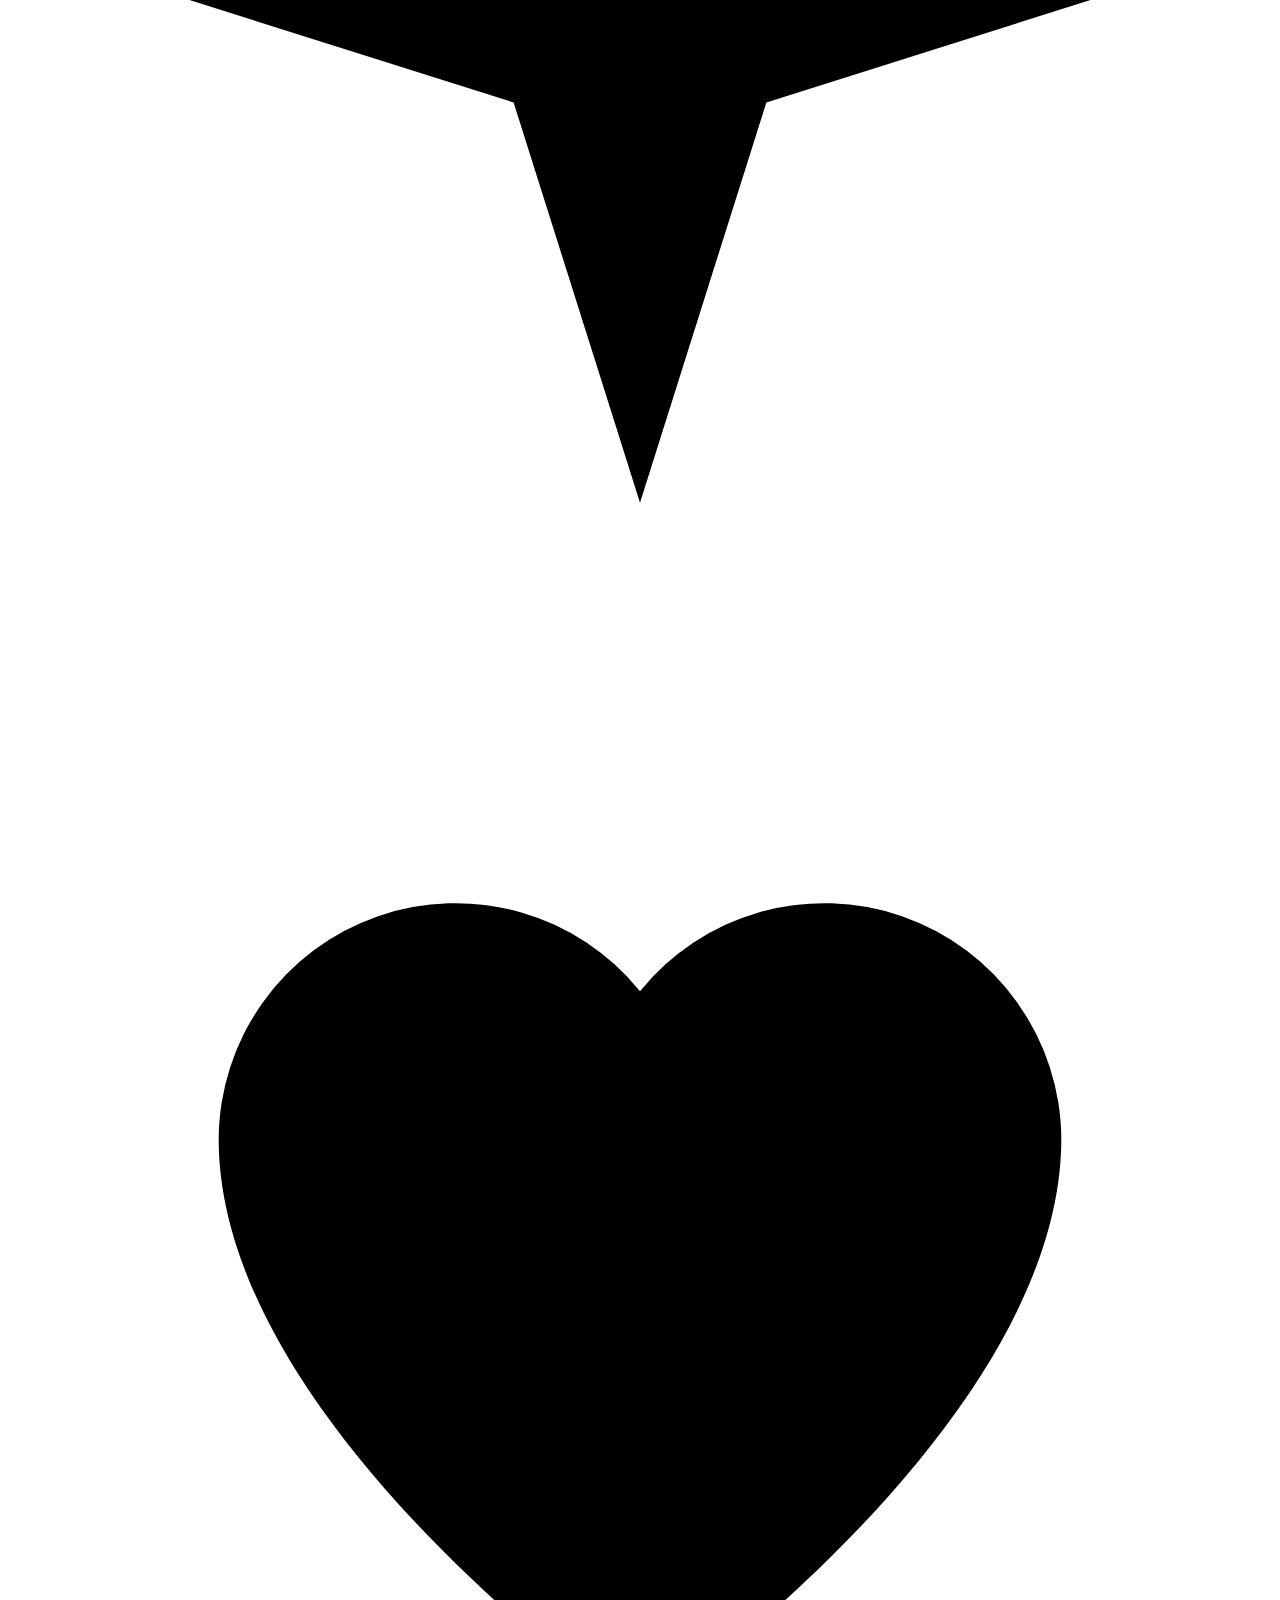
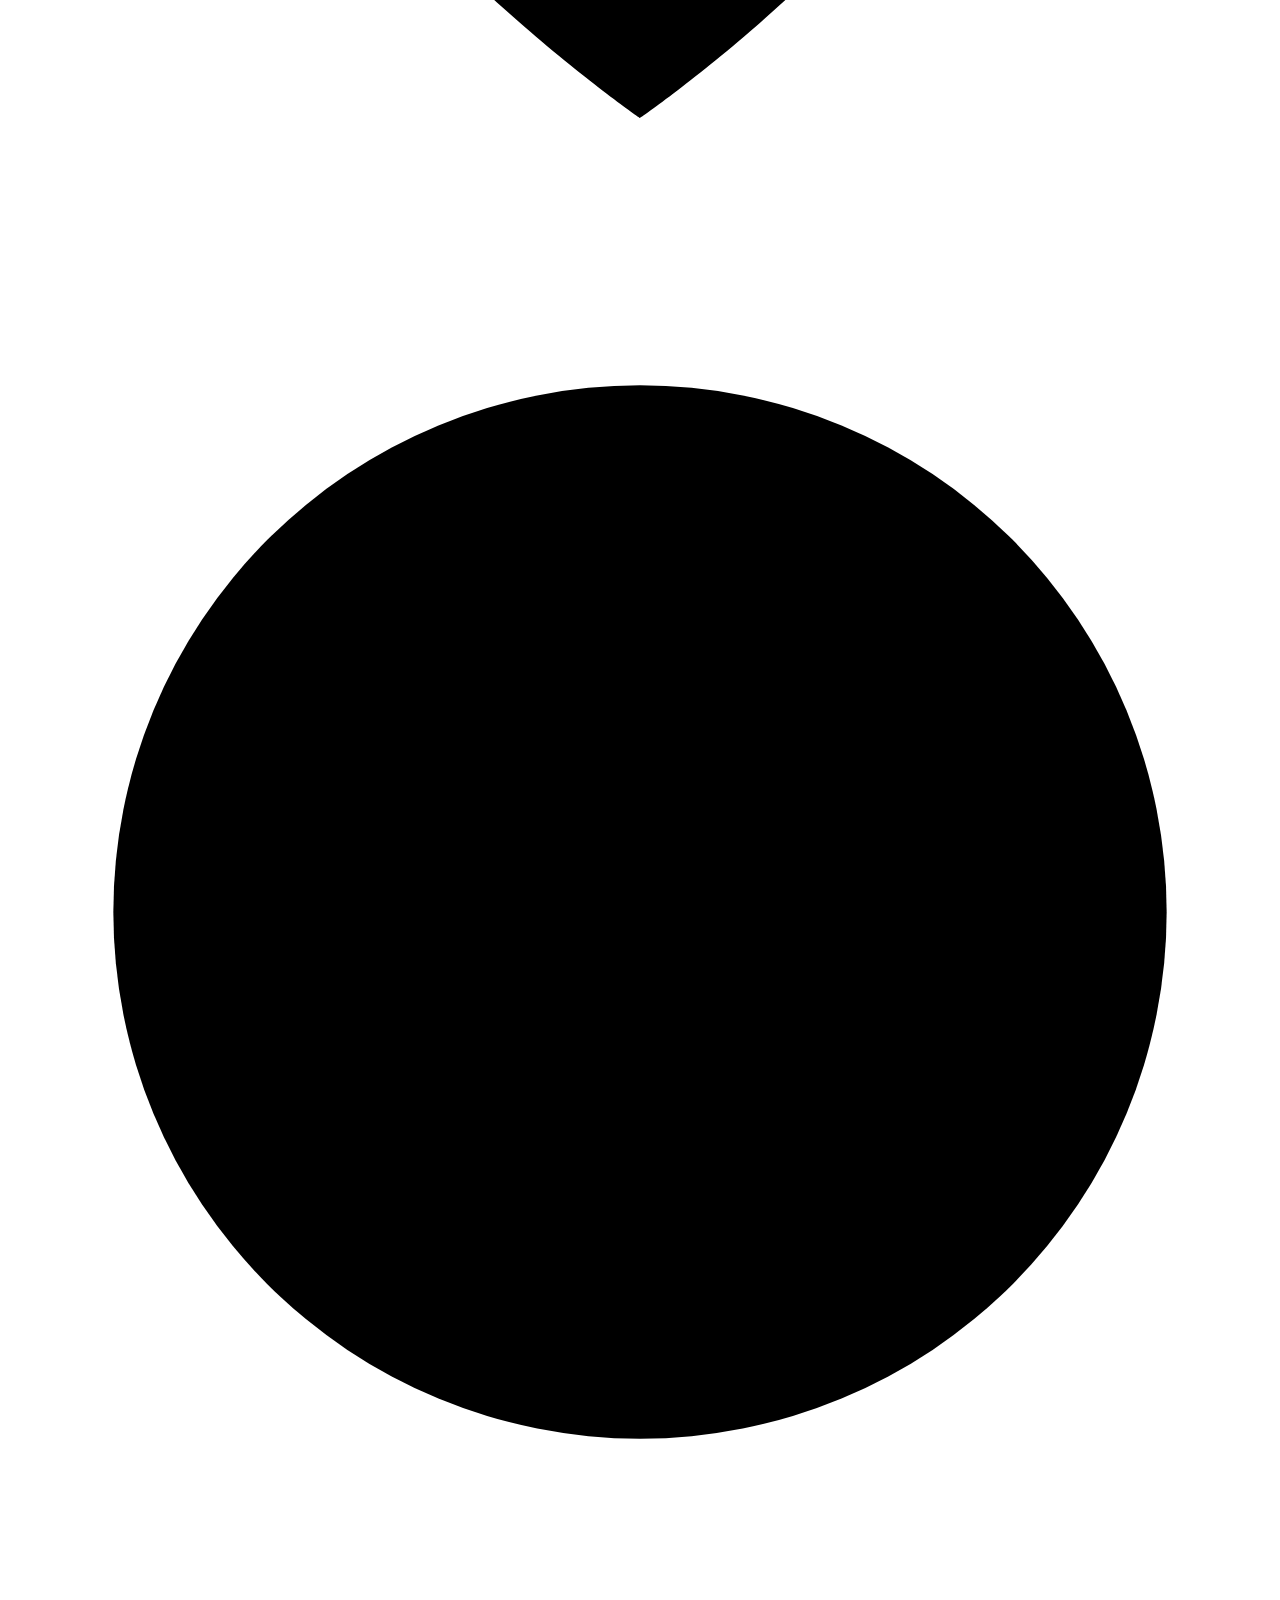
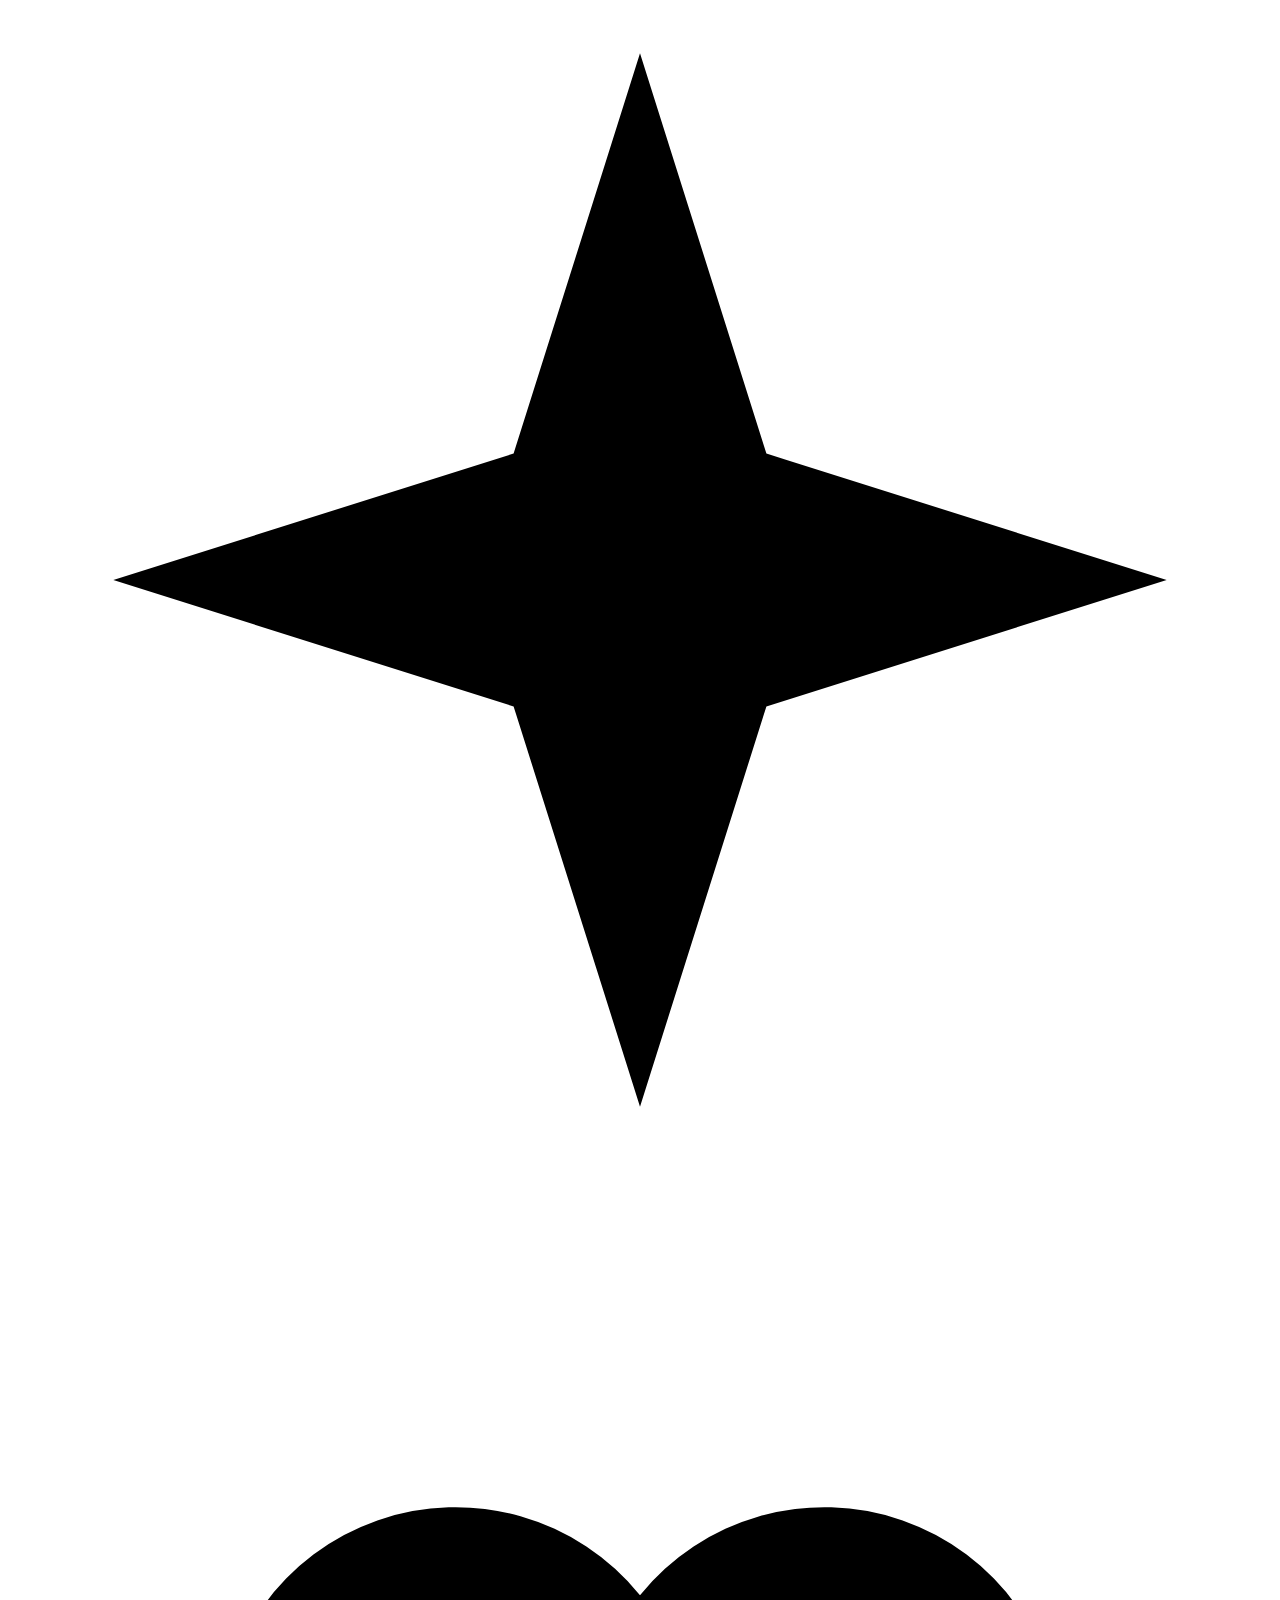
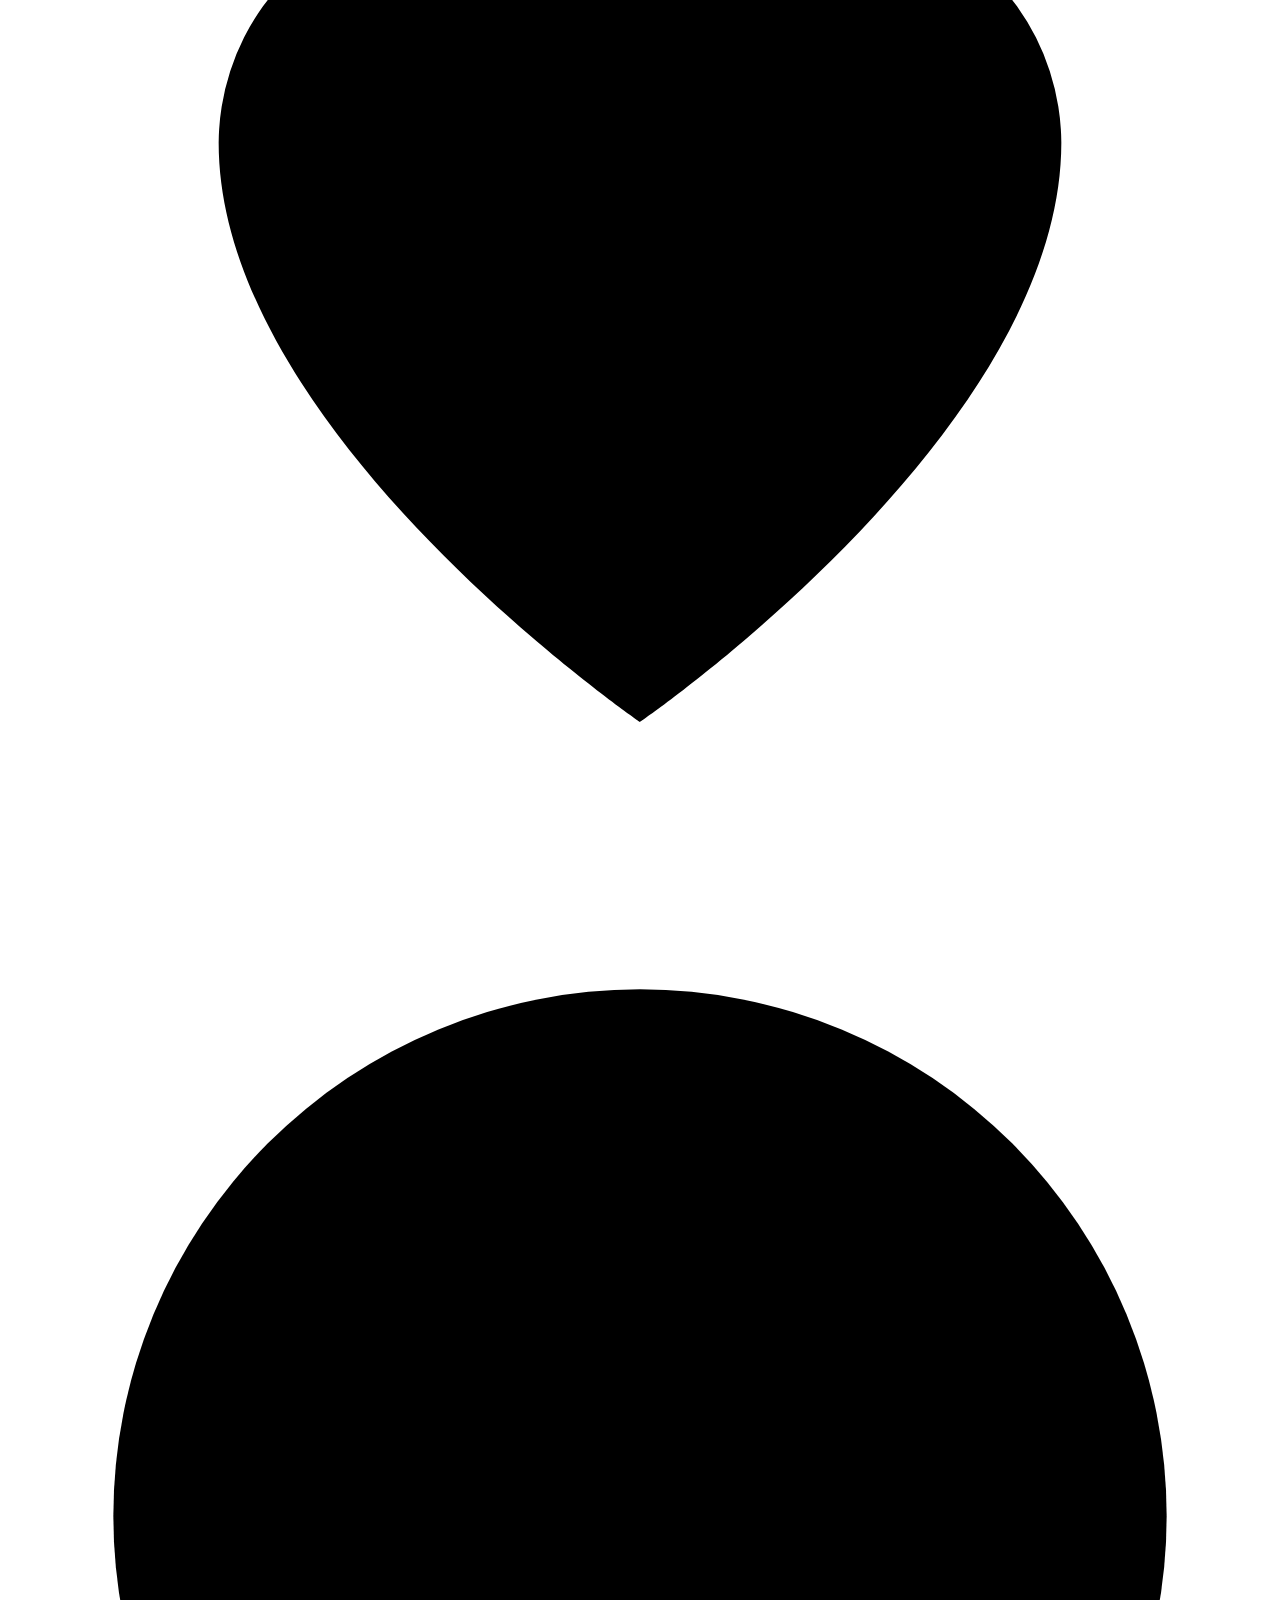
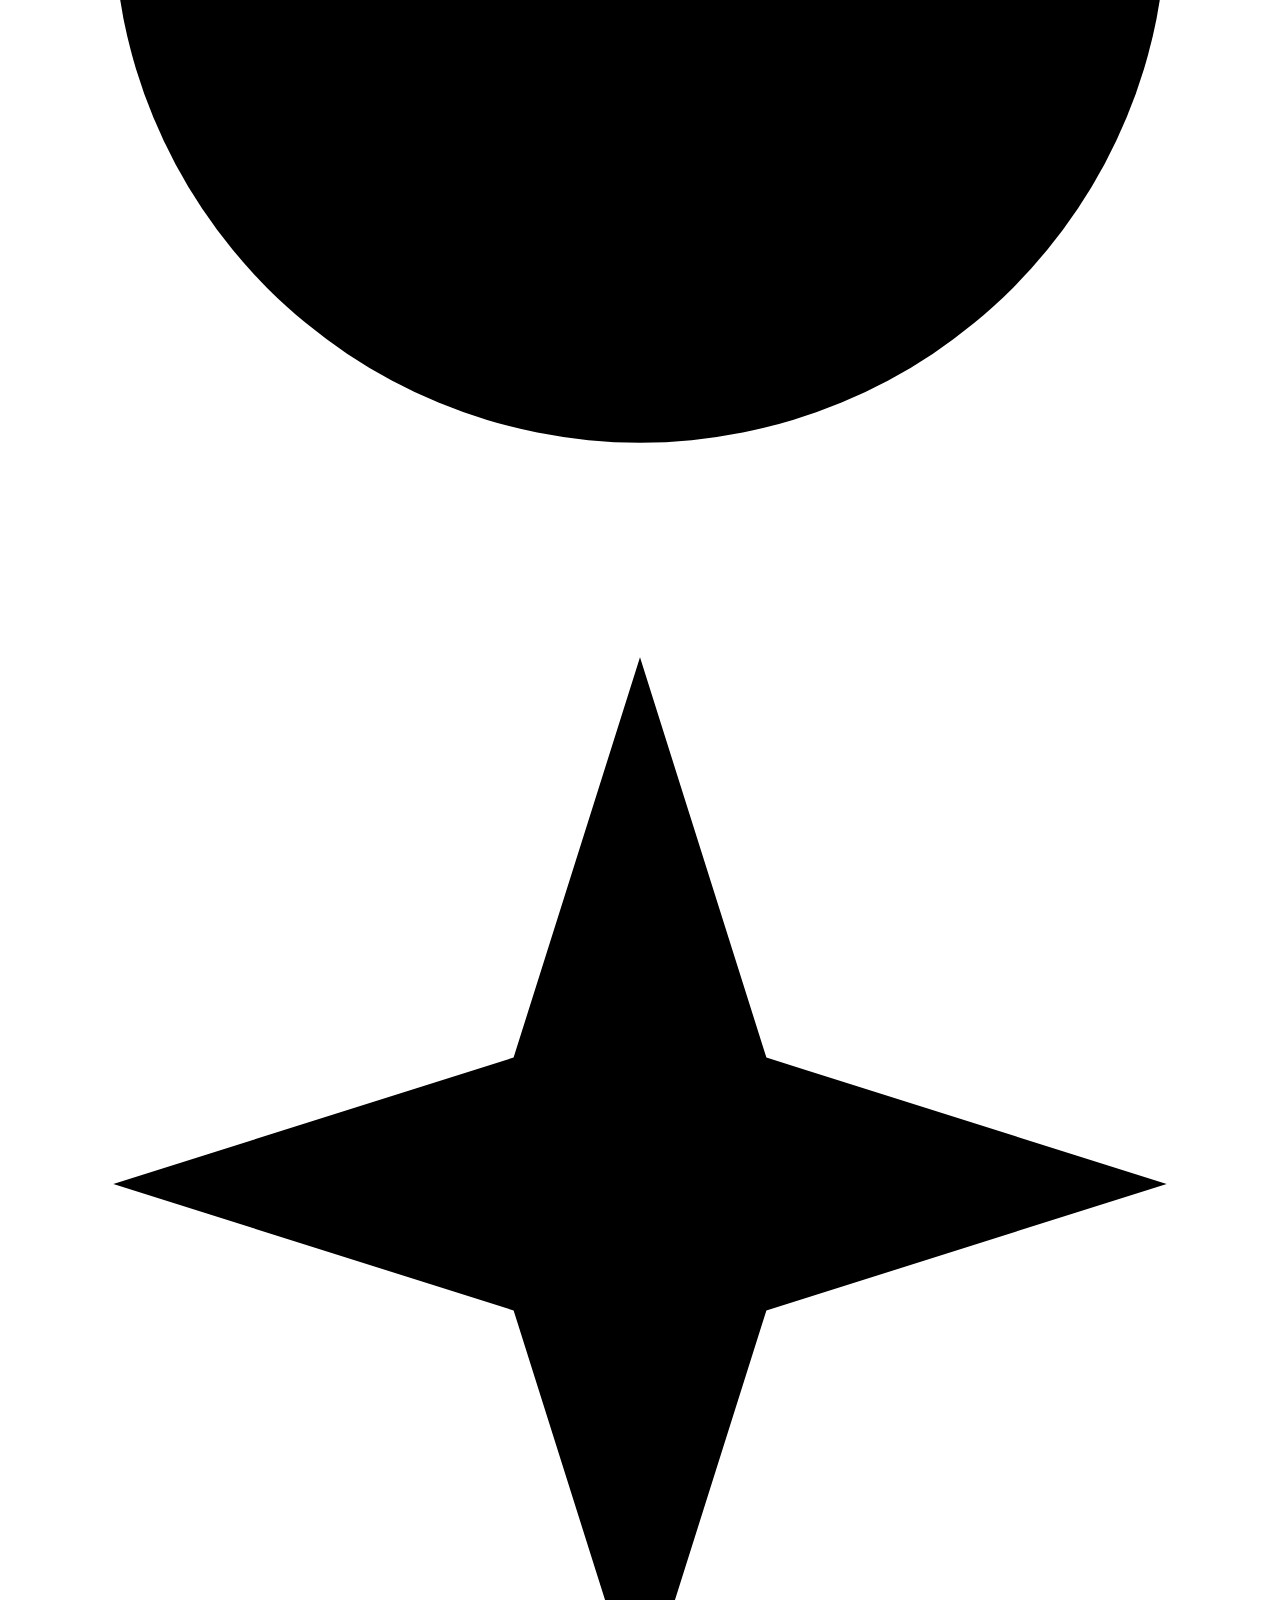
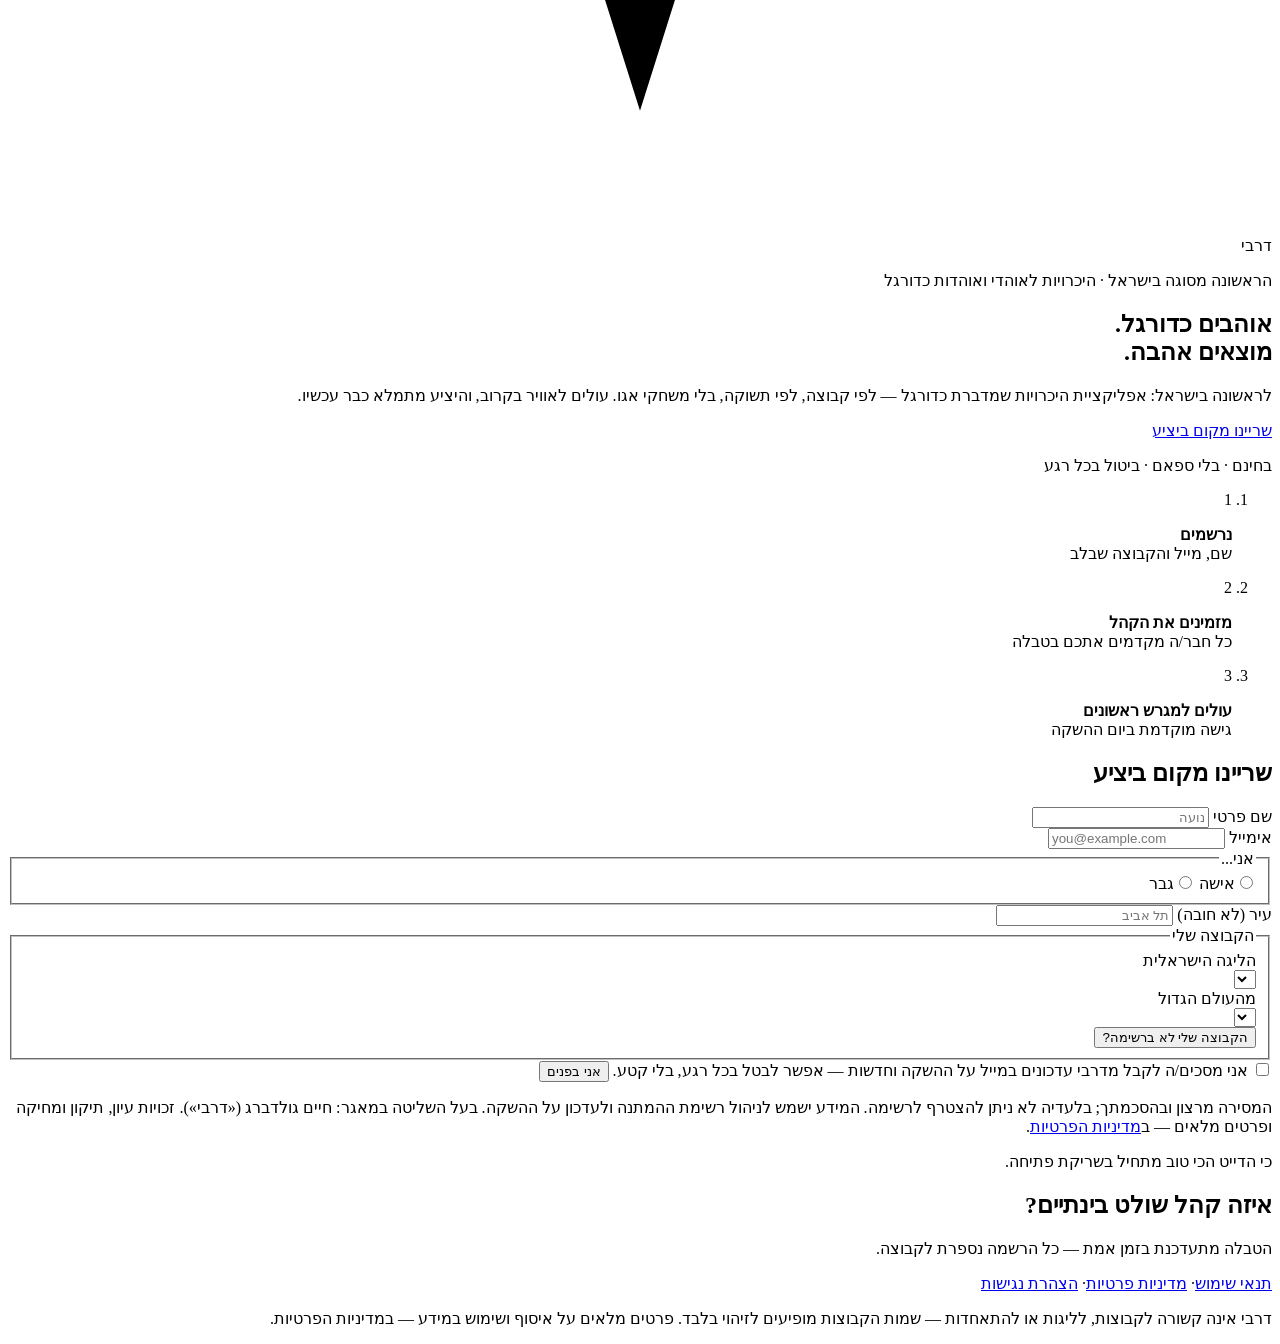
==== commit a148e961: "v4: dropdowns for club pick, brighter/faster float layer, draft banner moved to legal pages" ====
--- a/index.html
+++ b/index.html
@@ -1,12 +1,14 @@
 <!DOCTYPE html><html lang="he" dir="rtl"> <head><meta charset="utf-8"><meta name="viewport" content="width=device-width, initial-scale=1"><title>דרבי — אוהבים כדורגל. מוצאים אהבה.</title><meta name="description" content="דרבי — אפליקציית ההיכרויות של אוהדי הכדורגל בישראל. לפי קבוצה, לפי תשוקה. עולים לאוויר בקרוב."><!-- Soft launch: out of search engines until the real marketing launch --><meta name="robots" content="noindex"><meta property="og:title" content="דרבי — אוהבים כדורגל. מוצאים אהבה."><meta property="og:description" content="אפליקציית ההיכרויות של אוהדי הכדורגל בישראל. שריינו מקום ביציע — עולים לאוויר בקרוב."><meta property="og:type" content="website"><meta property="og:locale" content="he_IL"><link rel="icon" href="data:image/svg+xml,%3Csvg xmlns='http://www.w3.org/2000/svg' viewBox='0 0 32 32'%3E%3Ccircle cx='16' cy='16' r='15' fill='%230E3B2E'/%3E%3Ctext x='16' y='22' text-anchor='middle' font-size='16' font-family='sans-serif' fill='%23FAF7F0'%3E%D7%93%3C/text%3E%3C/svg%3E"><link rel="stylesheet" href="/derby-site/_astro/accessibility.DvqK8WsB.css">
-<link rel="stylesheet" href="/derby-site/_astro/index.B0Lewn-p.css"></head> <body> <section class="hero"> <div class="float-layer" aria-hidden="true"> <svg class="float f1" viewBox="0 0 24 24"><path d="M12 21C12 21 4 15.5 4 10a4.5 4.5 0 0 1 8-2.8A4.5 4.5 0 0 1 20 10c0 5.5-8 11-8 11z"></path></svg> <svg class="float f2" viewBox="0 0 24 24"><path d="M12 21C12 21 4 15.5 4 10a4.5 4.5 0 0 1 8-2.8A4.5 4.5 0 0 1 20 10c0 5.5-8 11-8 11z"></path></svg> <svg class="float f3 ball" viewBox="0 0 24 24"><circle cx="12" cy="12" r="10"></circle><path class="pent" d="M12 8l3 2.2-1.1 3.6h-3.8L9 10.2z"></path></svg> <svg class="float f4" viewBox="0 0 24 24"><path d="M12 21C12 21 4 15.5 4 10a4.5 4.5 0 0 1 8-2.8A4.5 4.5 0 0 1 20 10c0 5.5-8 11-8 11z"></path></svg> <svg class="float f5 ball" viewBox="0 0 24 24"><circle cx="12" cy="12" r="10"></circle><path class="pent" d="M12 8l3 2.2-1.1 3.6h-3.8L9 10.2z"></path></svg> <svg class="float f6" viewBox="0 0 24 24"><path d="M12 21C12 21 4 15.5 4 10a4.5 4.5 0 0 1 8-2.8A4.5 4.5 0 0 1 20 10c0 5.5-8 11-8 11z"></path></svg> </div> <div class="hero-inner"> <p class="wordmark">דרבי<span class="dot" aria-hidden="true"></span></p> <p class="eyebrow">הראשונה מסוגה בישראל · היכרויות לאוהדי ואוהדות כדורגל</p> <h1>אוהבים כדורגל.<br>מוצאים אהבה.</h1> <p class="sub">
+<link rel="stylesheet" href="/derby-site/_astro/index.40HdkgnU.css"></head> <body> <section class="hero"> <div class="float-layer" aria-hidden="true"> <svg class="float f1" viewBox="0 0 24 24"><path d="M12 21C12 21 4 15.5 4 10a4.5 4.5 0 0 1 8-2.8A4.5 4.5 0 0 1 20 10c0 5.5-8 11-8 11z"></path></svg> <svg class="float f2 ball" viewBox="0 0 24 24"><circle cx="12" cy="12" r="10"></circle><path class="pent" d="M12 7.5l3.4 2.5-1.3 4h-4.2l-1.3-4z"></path></svg> <svg class="float f3 spark" viewBox="0 0 24 24"><path d="M12 2l2.4 7.6L22 12l-7.6 2.4L12 22l-2.4-7.6L2 12l7.6-2.4z"></path></svg> <svg class="float f4" viewBox="0 0 24 24"><path d="M12 21C12 21 4 15.5 4 10a4.5 4.5 0 0 1 8-2.8A4.5 4.5 0 0 1 20 10c0 5.5-8 11-8 11z"></path></svg> <svg class="float f5 ball" viewBox="0 0 24 24"><circle cx="12" cy="12" r="10"></circle><path class="pent" d="M12 7.5l3.4 2.5-1.3 4h-4.2l-1.3-4z"></path></svg> <svg class="float f6 spark" viewBox="0 0 24 24"><path d="M12 2l2.4 7.6L22 12l-7.6 2.4L12 22l-2.4-7.6L2 12l7.6-2.4z"></path></svg> <svg class="float f7" viewBox="0 0 24 24"><path d="M12 21C12 21 4 15.5 4 10a4.5 4.5 0 0 1 8-2.8A4.5 4.5 0 0 1 20 10c0 5.5-8 11-8 11z"></path></svg> <svg class="float f8 ball" viewBox="0 0 24 24"><circle cx="12" cy="12" r="10"></circle><path class="pent" d="M12 7.5l3.4 2.5-1.3 4h-4.2l-1.3-4z"></path></svg> <svg class="float f9 spark" viewBox="0 0 24 24"><path d="M12 2l2.4 7.6L22 12l-7.6 2.4L12 22l-2.4-7.6L2 12l7.6-2.4z"></path></svg> </div> <div class="hero-inner"> <p class="wordmark">דרבי<span class="dot" aria-hidden="true"></span></p> <p class="eyebrow">הראשונה מסוגה בישראל · היכרויות לאוהדי ואוהדות כדורגל</p> <h1>אוהבים כדורגל.<br>מוצאים אהבה.</h1> <p class="sub">
 לראשונה בישראל: אפליקציית היכרויות שמדברת כדורגל — לפי קבוצה, לפי תשוקה,
           בלי משחקי אגו. עולים לאוויר בקרוב, והיציע מתמלא כבר עכשיו.
-</p> <a class="cta" href="#signup">שריינו מקום ביציע</a> <p class="trust">בחינם · בלי ספאם · ביטול בכל רגע</p> </div> </section> <main> <ol class="steps" aria-label="איך זה עובד"> <li><span class="step-n">1</span><p><strong>נרשמים</strong><br>שם, מייל והקבוצה שבלב</p></li> <li><span class="step-n">2</span><p><strong>מזמינים את הקהל</strong><br>כל חבר/ה מקדמים אתכם בטבלה</p></li> <li><span class="step-n">3</span><p><strong>עולים למגרש ראשונים</strong><br>גישה מוקדמת ביום ההשקה</p></li> </ol> <section class="card" id="signup"> <h2>שריינו מקום ביציע</h2> <form id="waitlist-form" novalidate> <div class="field"> <label for="first-name">שם פרטי</label> <input id="first-name" name="first_name" type="text" required placeholder="נועה" autocomplete="given-name"> </div> <div class="field"> <label for="email">אימייל</label> <input id="email" name="email" type="email" required placeholder="you@example.com" autocomplete="email" dir="ltr"> </div> <fieldset> <legend>אני...</legend> <div class="seg"> <label><input type="radio" name="gender" value="woman" required><span>אישה</span></label> <label><input type="radio" name="gender" value="man"><span>גבר</span></label> </div> </fieldset> <div class="field"> <label for="city">עיר <span class="opt">(לא חובה)</span></label> <input id="city" name="city" type="text" placeholder="תל אביב" autocomplete="address-level2"> </div> <fieldset> <legend>הקבוצה שלי</legend> <div id="clubs" class="clubs" role="radiogroup" aria-label="בחירת קבוצה"> <p class="clubs-loading">טוען קבוצות...</p> </div> <input id="club-other-input" name="club_other" type="text" placeholder="איזו קבוצה חסרה לנו?" hidden> </fieldset> <label class="consent"> <input type="checkbox" name="consent"> <span>אני מסכים/ה לקבל מדרבי עדכונים במייל על ההשקה וחדשות — אפשר לבטל בכל רגע, בלי קטע.</span> </label> <button type="submit" id="submit-btn">אני בפנים</button> <p id="form-error" class="error" role="alert" hidden></p> <p class="legal-note">
+</p> <a class="cta" href="#signup">שריינו מקום ביציע</a> <p class="trust">בחינם · בלי ספאם · ביטול בכל רגע</p> </div> </section> <main> <ol class="steps" aria-label="איך זה עובד"> <li><span class="step-n">1</span><p><strong>נרשמים</strong><br>שם, מייל והקבוצה שבלב</p></li> <li><span class="step-n">2</span><p><strong>מזמינים את הקהל</strong><br>כל חבר/ה מקדמים אתכם בטבלה</p></li> <li><span class="step-n">3</span><p><strong>עולים למגרש ראשונים</strong><br>גישה מוקדמת ביום ההשקה</p></li> </ol> <section class="card" id="signup"> <h2>שריינו מקום ביציע</h2> <form id="waitlist-form" novalidate> <div class="field"> <label for="first-name">שם פרטי</label> <input id="first-name" name="first_name" type="text" required placeholder="נועה" autocomplete="given-name"> </div> <div class="field"> <label for="email">אימייל</label> <input id="email" name="email" type="email" required placeholder="you@example.com" autocomplete="email" dir="ltr"> </div> <fieldset> <legend>אני...</legend> <div class="seg"> <label><input type="radio" name="gender" value="woman" required><span>אישה</span></label> <label><input type="radio" name="gender" value="man"><span>גבר</span></label> </div> </fieldset> <div class="field"> <label for="city">עיר <span class="opt">(לא חובה)</span></label> <input id="city" name="city" type="text" placeholder="תל אביב" autocomplete="address-level2"> </div> <fieldset> <legend>הקבוצה שלי</legend> <div class="club-selects"> <div class="select-wrap"> <label class="mini" for="club-il">הליגה הישראלית</label> <div class="select-row"> <select id="club-il" aria-label="בחירת קבוצה ישראלית"></select> <span id="badge-il" class="select-badge" aria-hidden="true"></span> </div> </div> <div class="select-wrap"> <label class="mini" for="club-world">מהעולם הגדול</label> <div class="select-row"> <select id="club-world" aria-label="בחירת קבוצה בינלאומית"></select> <span id="badge-world" class="select-badge" aria-hidden="true"></span> </div> </div> </div> <button type="button" id="club-other-toggle" class="other-link" aria-expanded="false">
+הקבוצה שלי לא ברשימה?
+</button> <input id="club-other-input" name="club_other" type="text" placeholder="איזו קבוצה חסרה לנו?" hidden> </fieldset> <label class="consent"> <input type="checkbox" name="consent"> <span>אני מסכים/ה לקבל מדרבי עדכונים במייל על ההשקה וחדשות — אפשר לבטל בכל רגע, בלי קטע.</span> </label> <button type="submit" id="submit-btn">אני בפנים</button> <p id="form-error" class="error" role="alert" hidden></p> <p class="legal-note">
 המסירה מרצון ובהסכמתך; בלעדיה לא ניתן להצטרף לרשימה. המידע ישמש לניהול רשימת
             ההמתנה ולעדכון על ההשקה. בעל השליטה במאגר: חיים גולדברג («דרבי»). זכויות עיון,
             תיקון ומחיקה ופרטים מלאים — ב<a href="privacy/">מדיניות הפרטיות</a>.
-</p> </form> <div id="success" hidden> <h2>את/ה על הספסל! 🎉</h2> <p>נעדכן ברגע שעולים למגרש. בינתיים — כל חבר/ה שמצטרפים מקדמים את הקהל שלך בטבלה:</p> <p class="ref-link" id="ref-link"></p> <a id="wa-share" class="wa" href="#" target="_blank" rel="noopener">שיתוף בוואטסאפ</a> </div> </section> <p class="tagline">כי הדייט הכי טוב מתחיל בשריקת פתיחה.</p> <section class="board"> <h2>איזה קהל שולט בינתיים?</h2> <p class="board-sub">הטבלה מתעדכנת בזמן אמת — כל הרשמה נספרת לקבוצה.</p> <ol id="leaderboard" aria-live="polite"></ol> </section> <footer> <nav class="footer-links" aria-label="מסמכים משפטיים"> <a href="terms/">תנאי שימוש</a><span aria-hidden="true">·</span> <a href="privacy/">מדיניות פרטיות</a><span aria-hidden="true">·</span> <a href="accessibility/">הצהרת נגישות</a> </nav> <p class="draft-tag">גרסת טרום-השקה — הנוסח המשפטי בבדיקת עורך/ת דין</p> <p>
+</p> </form> <div id="success" hidden> <h2>את/ה על הספסל! 🎉</h2> <p>נעדכן ברגע שעולים למגרש. בינתיים — כל חבר/ה שמצטרפים מקדמים את הקהל שלך בטבלה:</p> <p class="ref-link" id="ref-link"></p> <a id="wa-share" class="wa" href="#" target="_blank" rel="noopener">שיתוף בוואטסאפ</a> </div> </section> <p class="tagline">כי הדייט הכי טוב מתחיל בשריקת פתיחה.</p> <section class="board"> <h2>איזה קהל שולט בינתיים?</h2> <p class="board-sub">הטבלה מתעדכנת בזמן אמת — כל הרשמה נספרת לקבוצה.</p> <ol id="leaderboard" aria-live="polite"></ol> </section> <footer> <nav class="footer-links" aria-label="מסמכים משפטיים"> <a href="terms/">תנאי שימוש</a><span aria-hidden="true">·</span> <a href="privacy/">מדיניות פרטיות</a><span aria-hidden="true">·</span> <a href="accessibility/">הצהרת נגישות</a> </nav> <p>
 דרבי אינה קשורה לקבוצות, לליגות או להתאחדות — שמות הקבוצות מופיעים לזיהוי בלבד.
           פרטים מלאים על איסוף ושימוש במידע — במדיניות הפרטיות.
-</p> </footer> </main> <script type="module" src="/derby-site/_astro/index.astro_astro_type_script_index_0_lang.N8bKZ84x.js"></script>  </body> </html>+</p> </footer> </main> <script type="module" src="/derby-site/_astro/index.astro_astro_type_script_index_0_lang.BlnqHJfr.js"></script>  </body> </html>
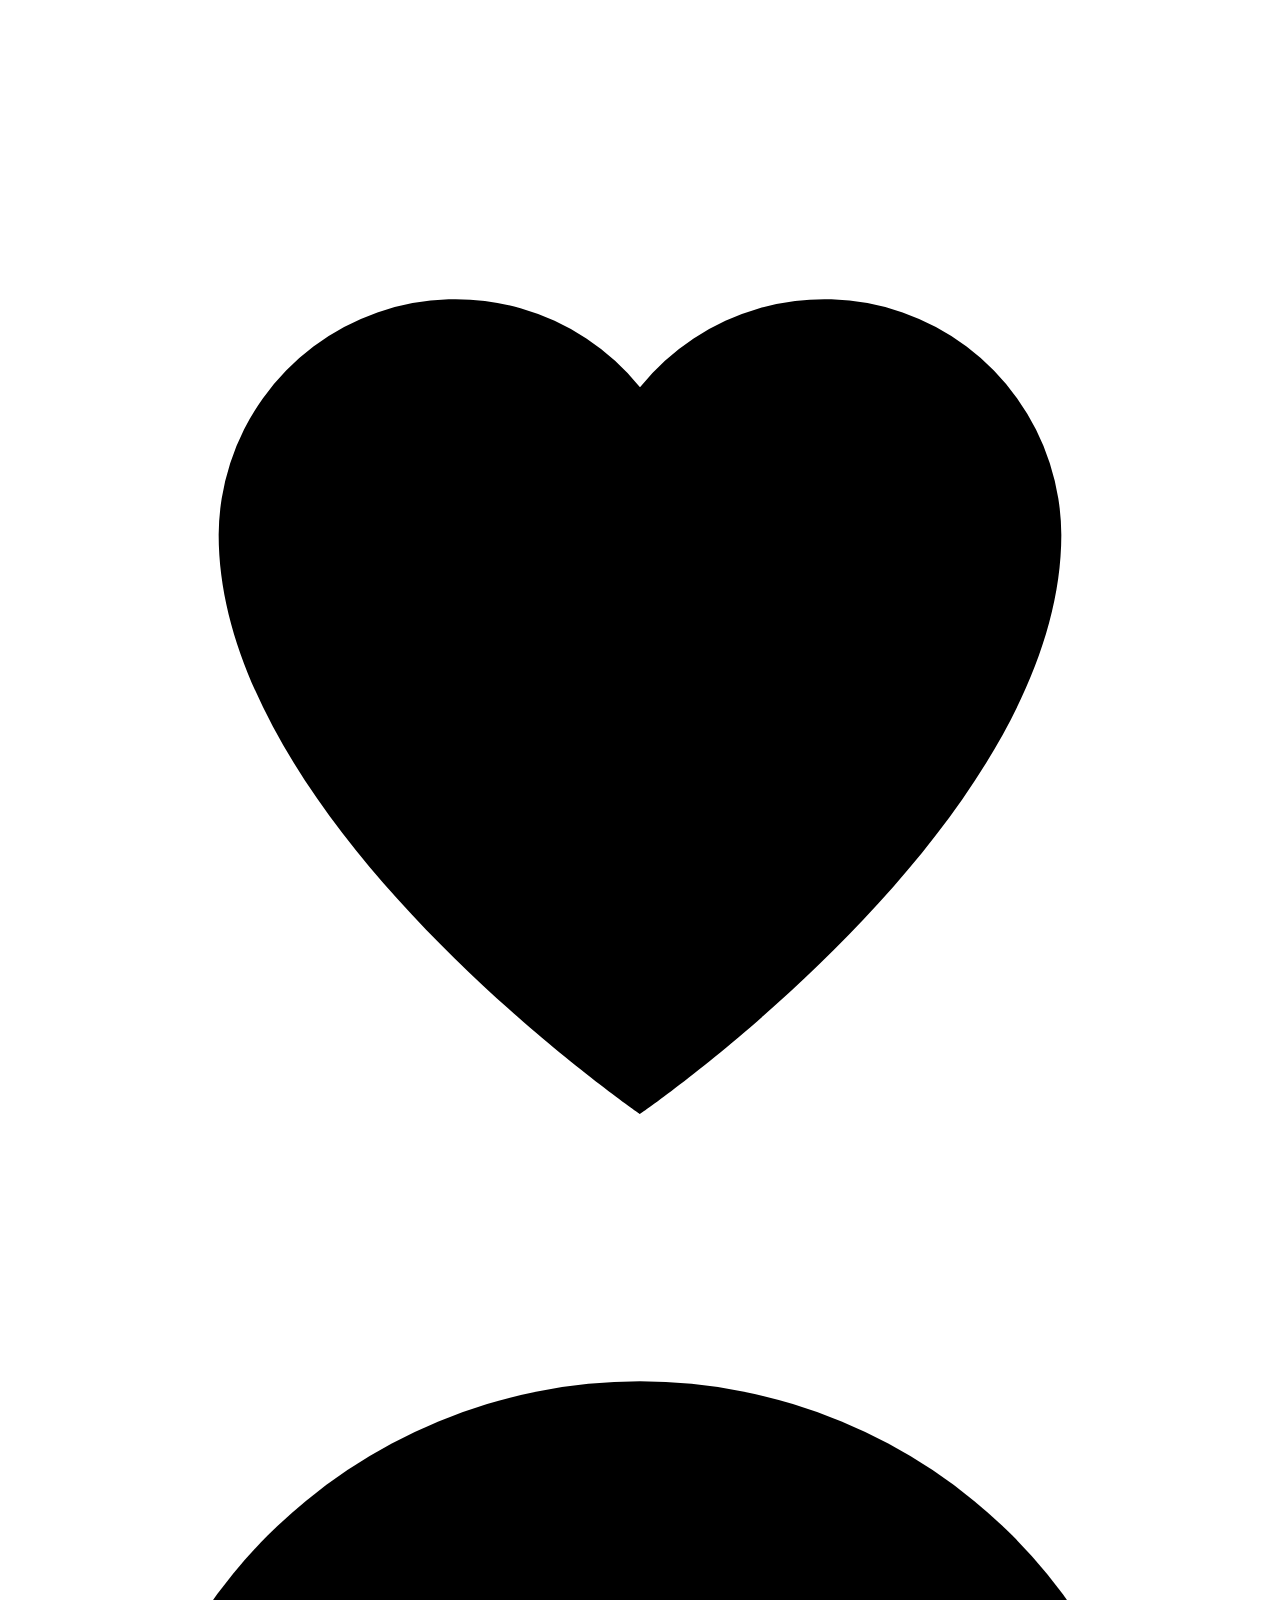
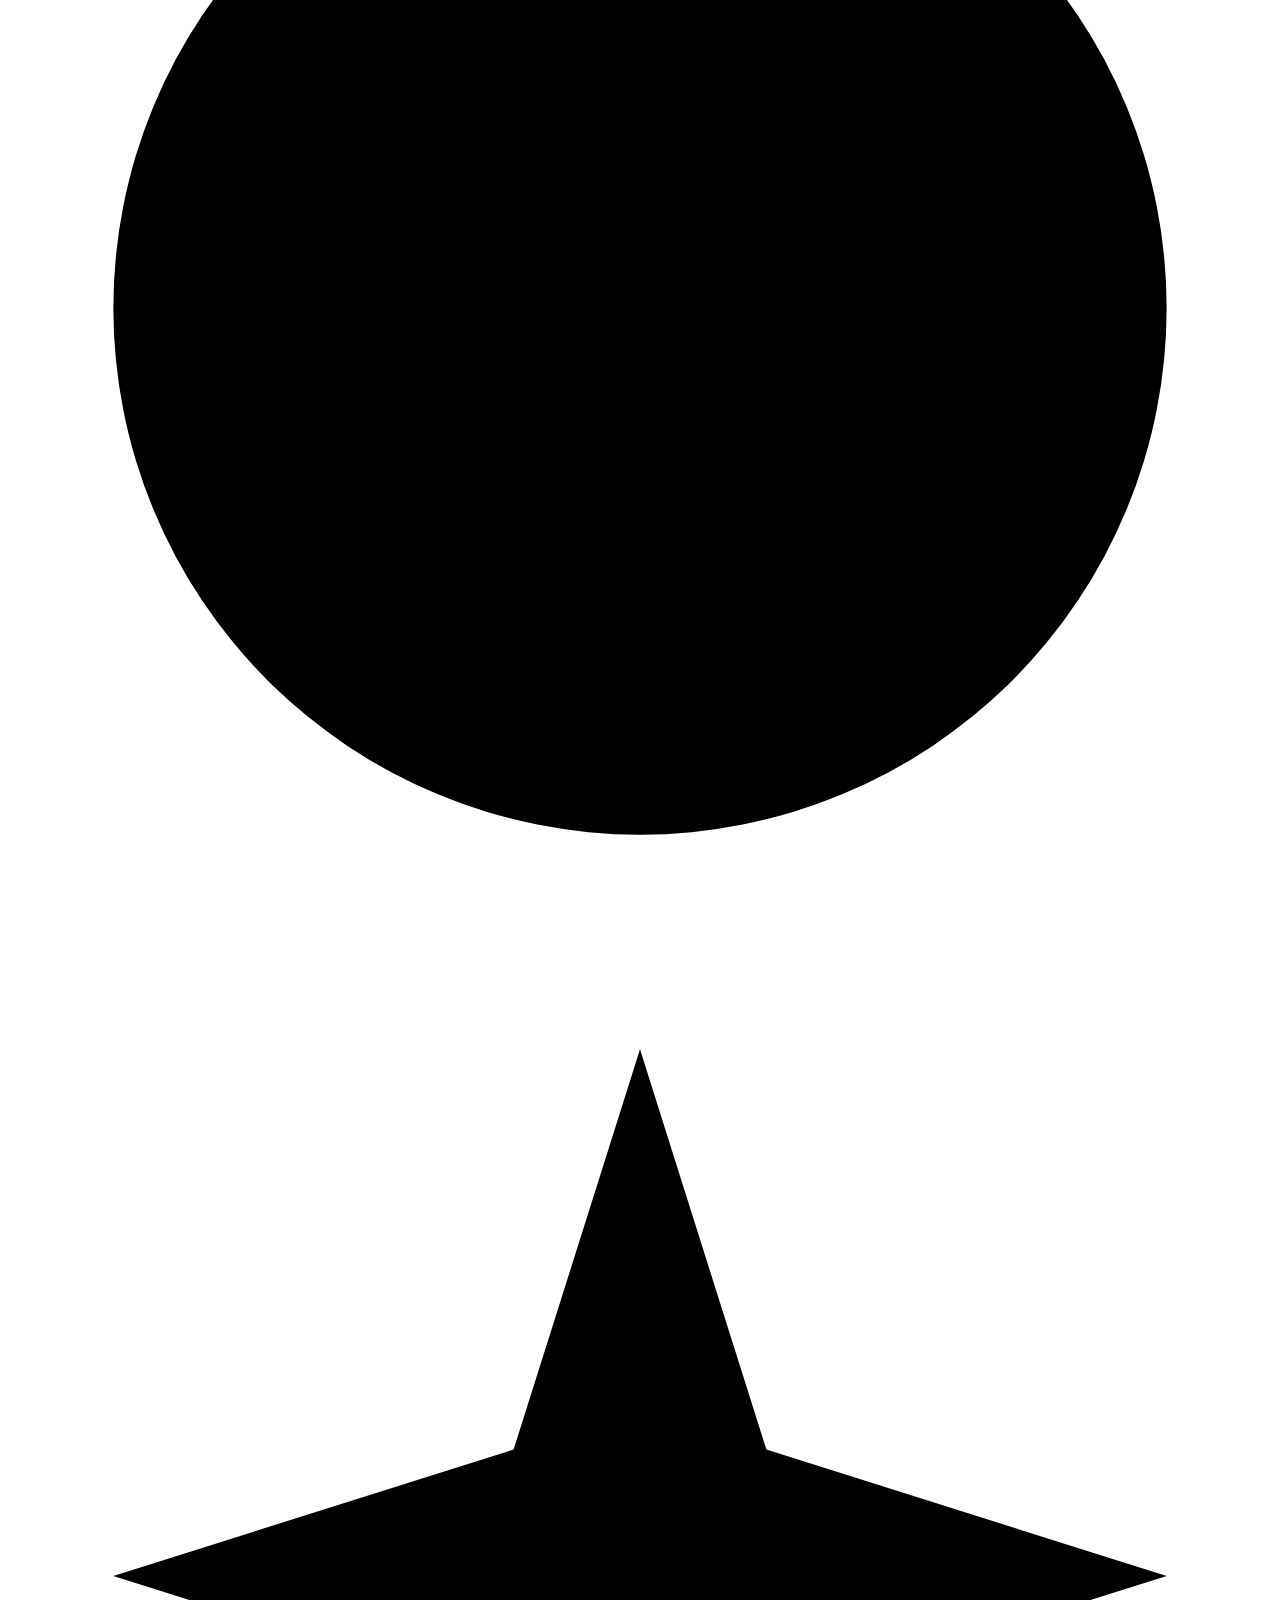
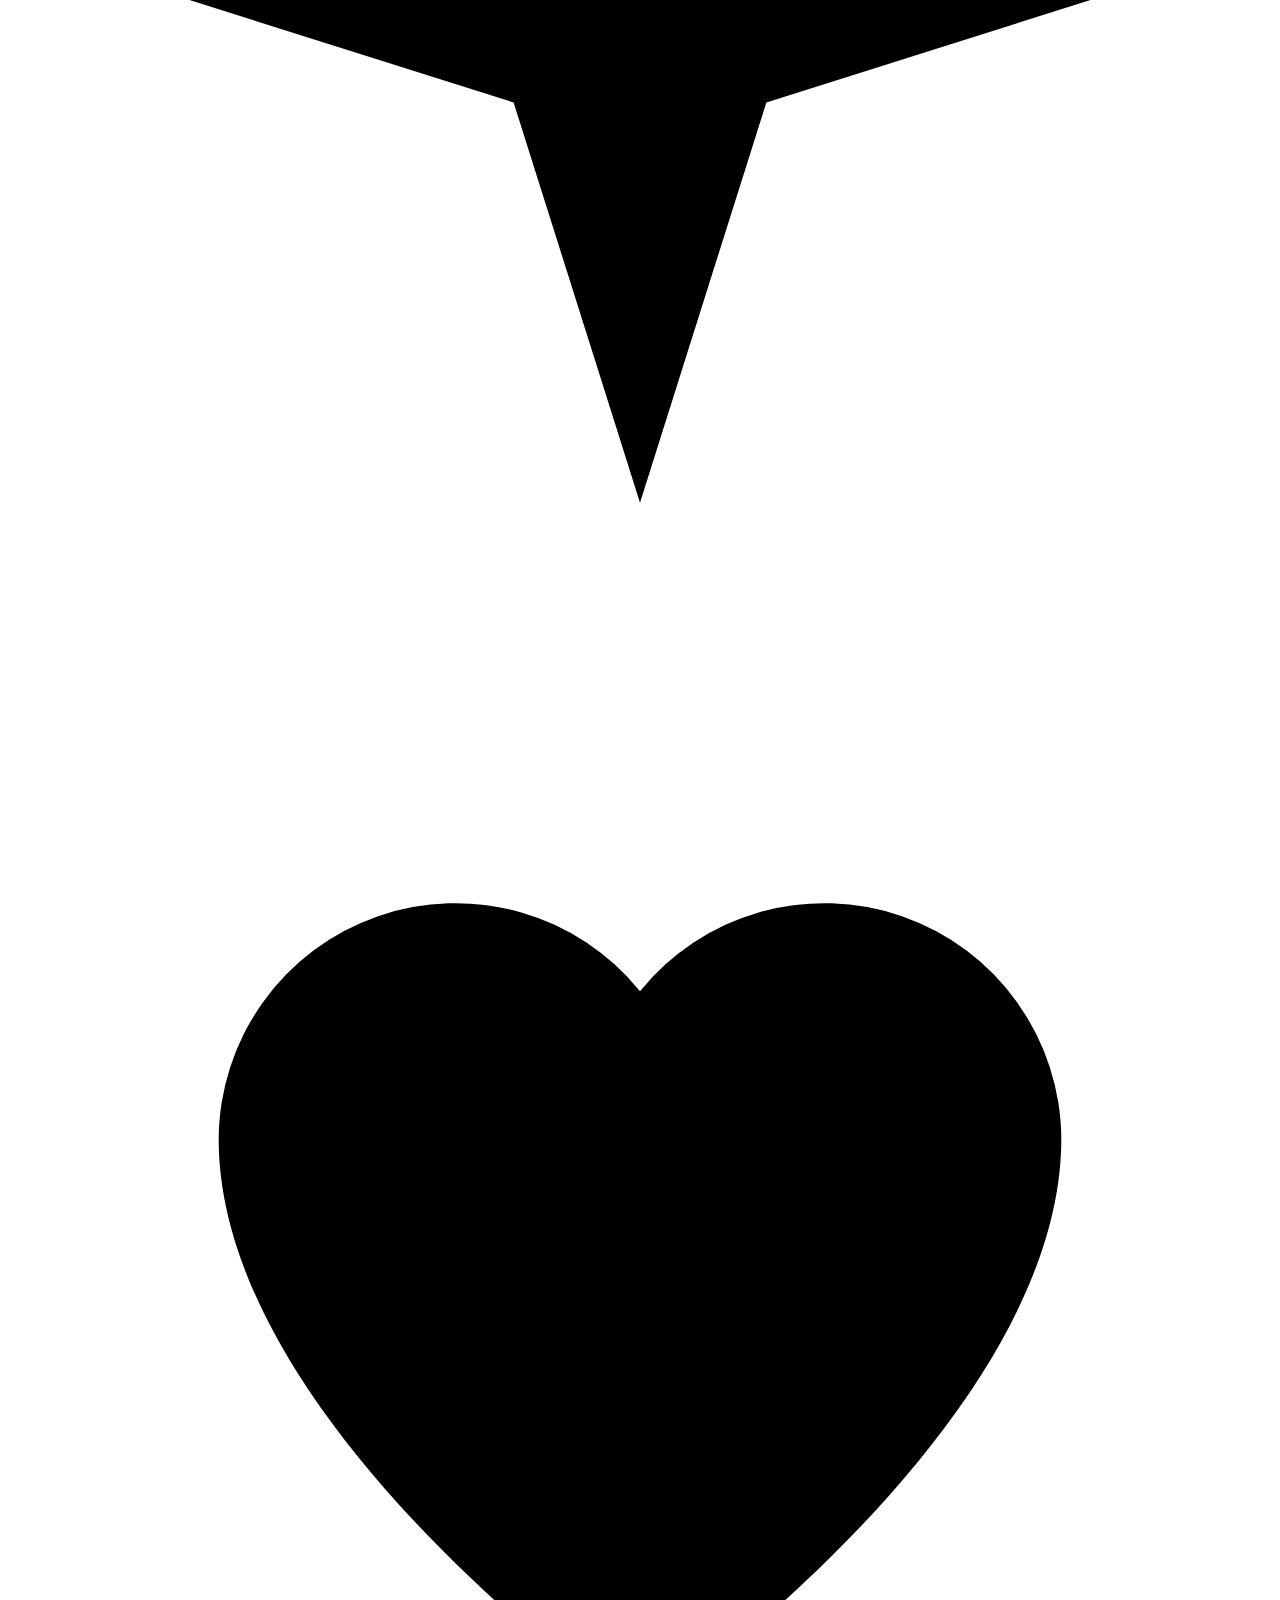
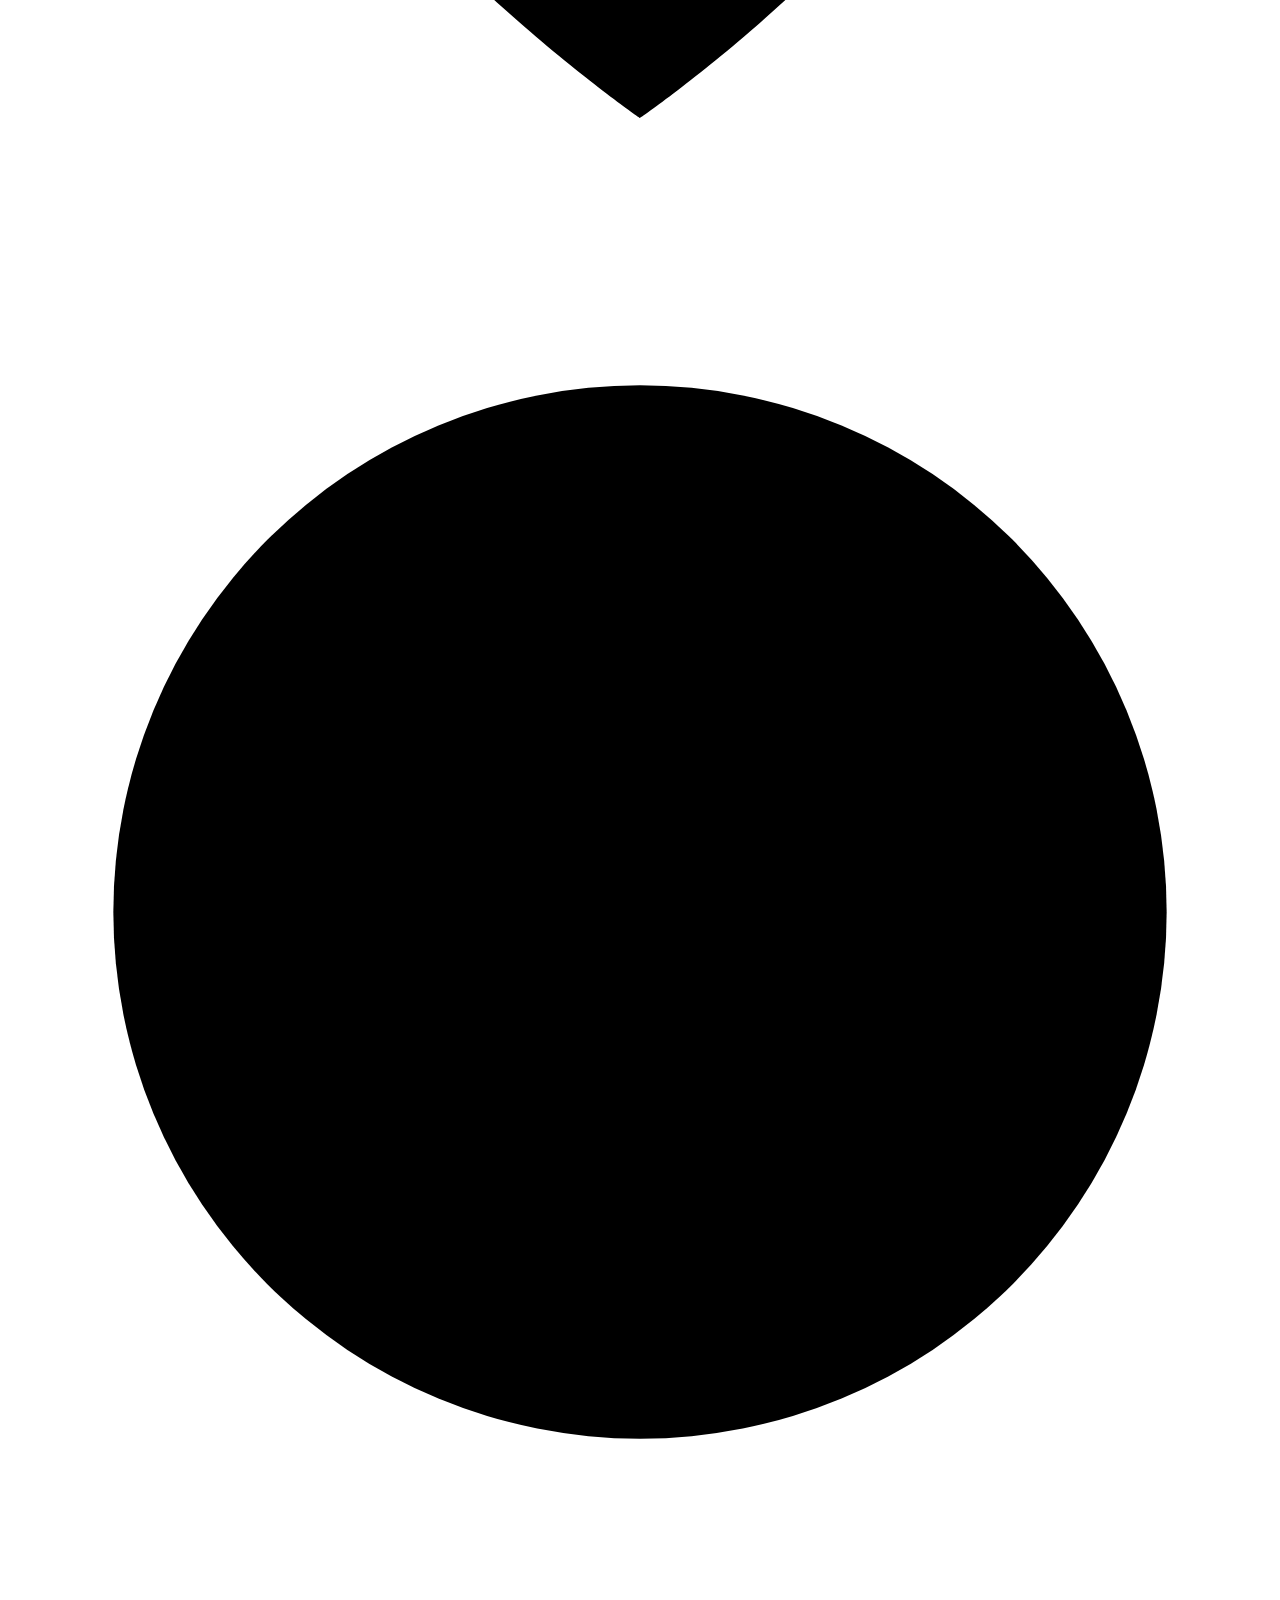
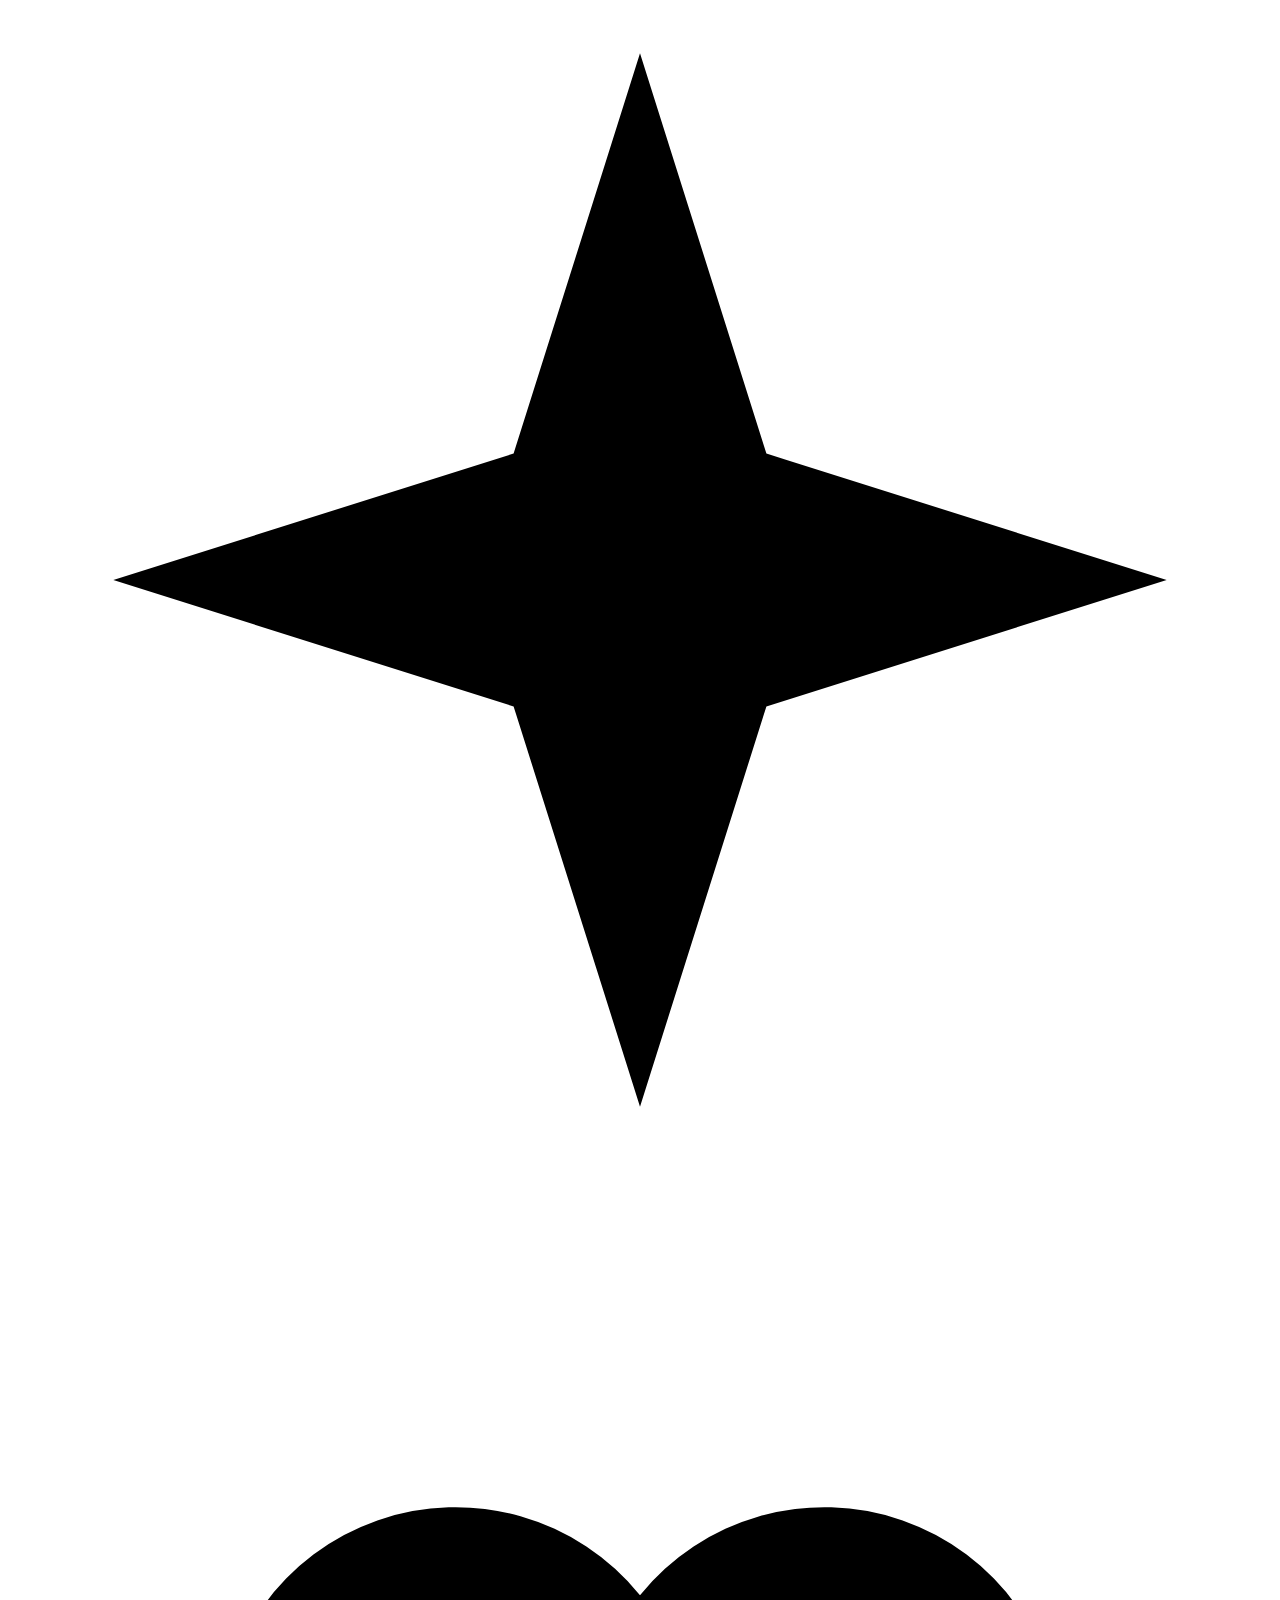
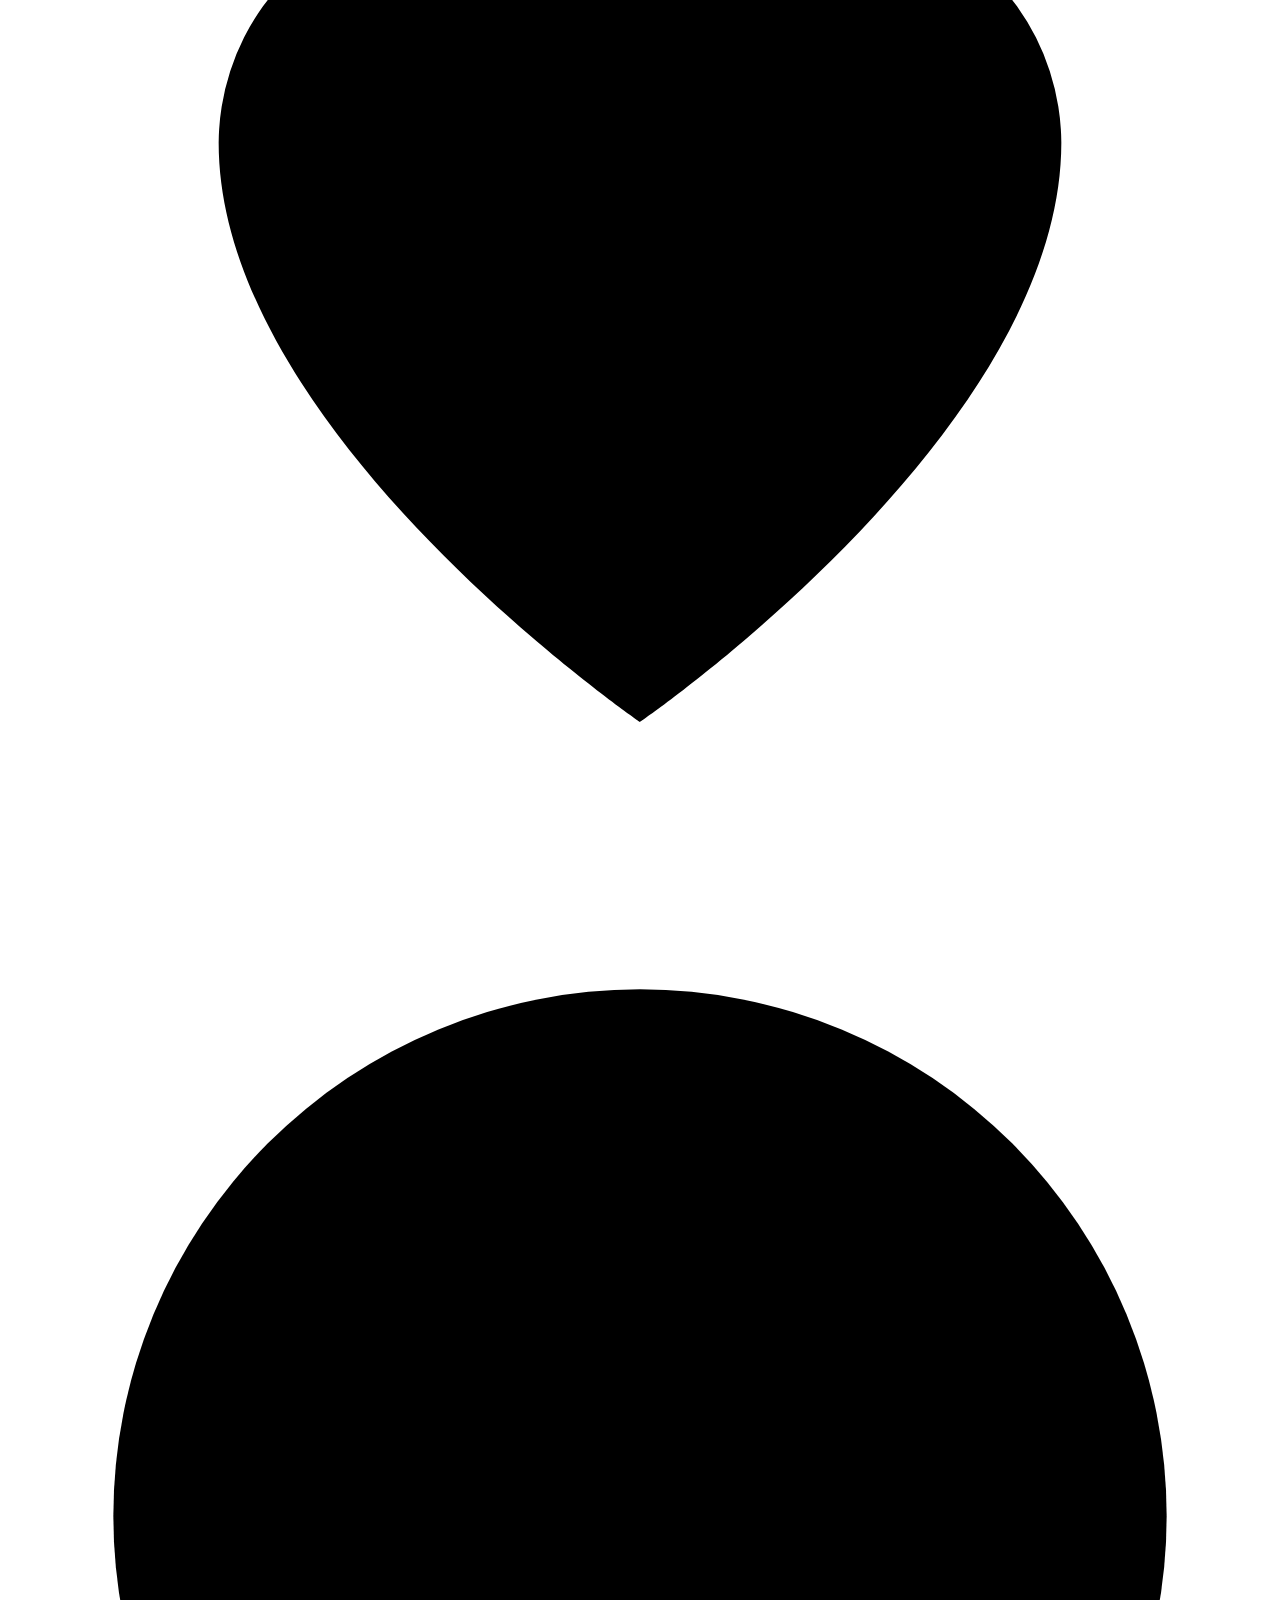
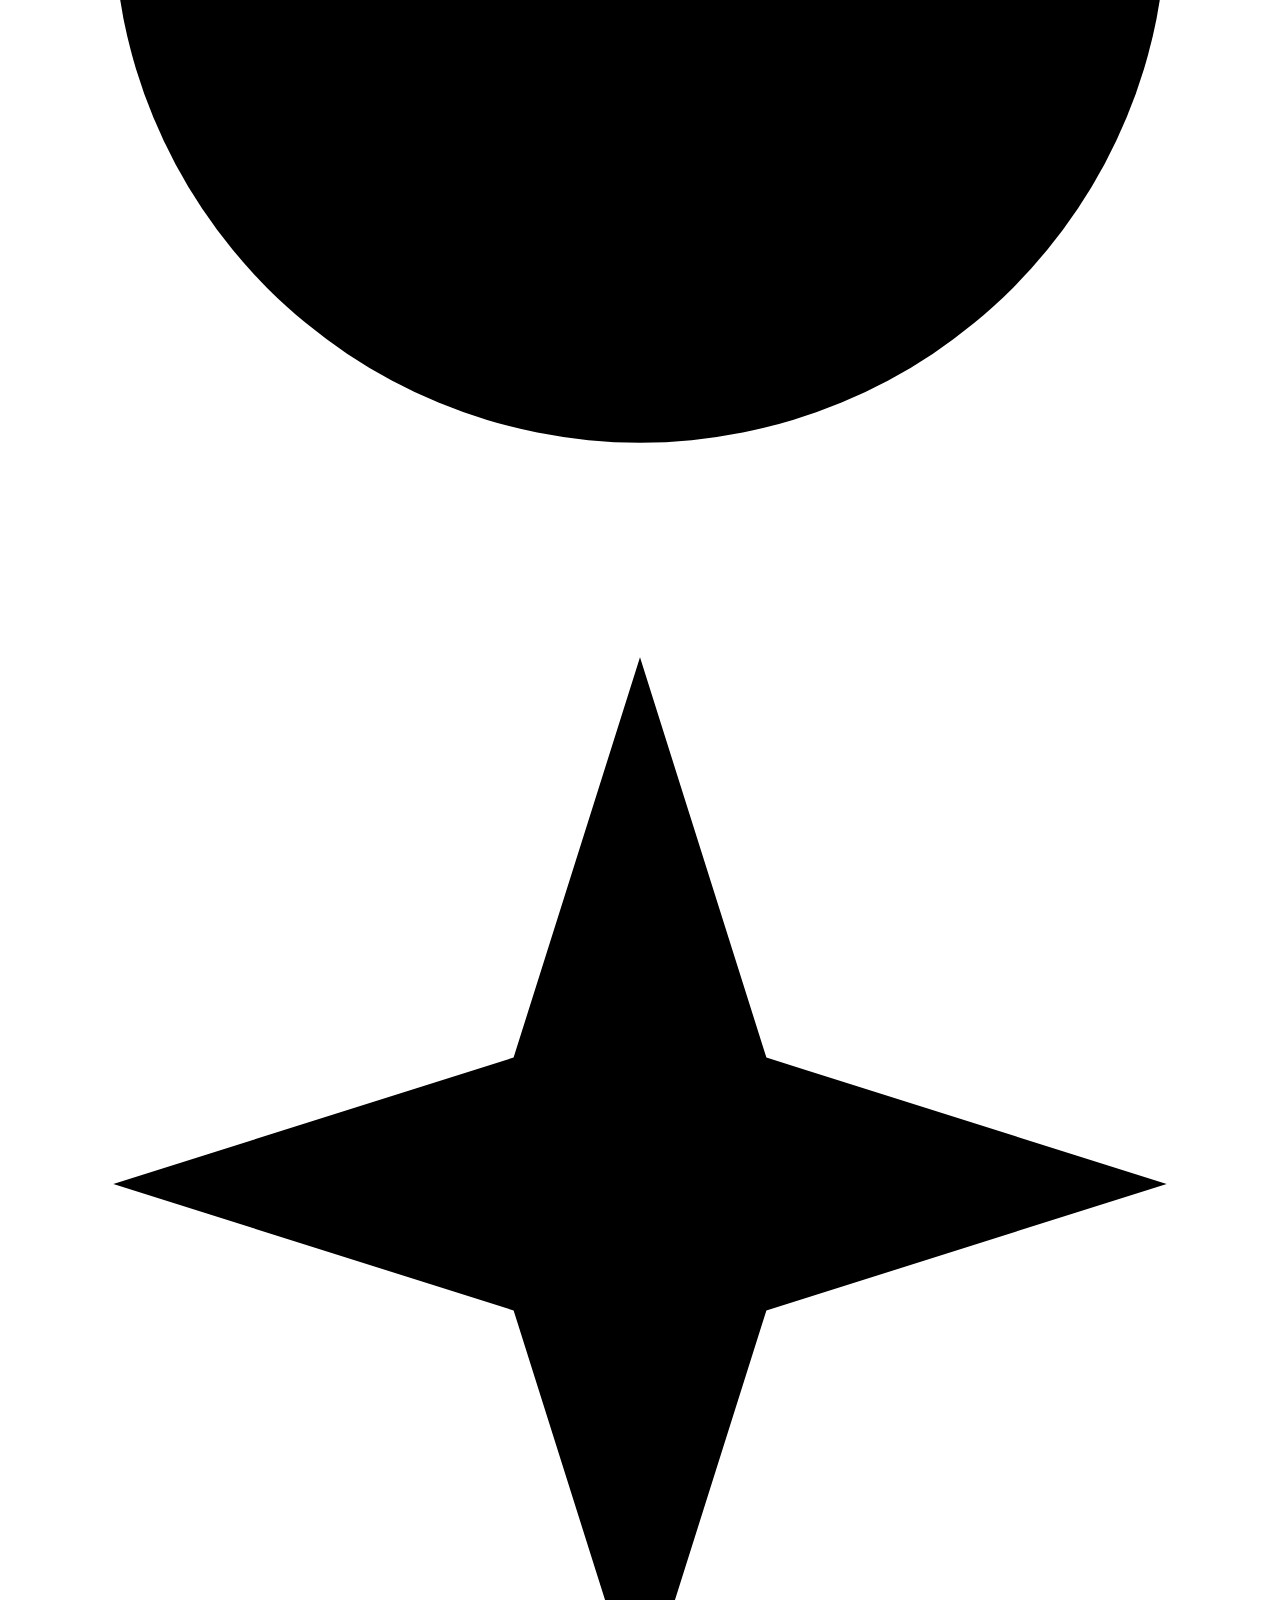
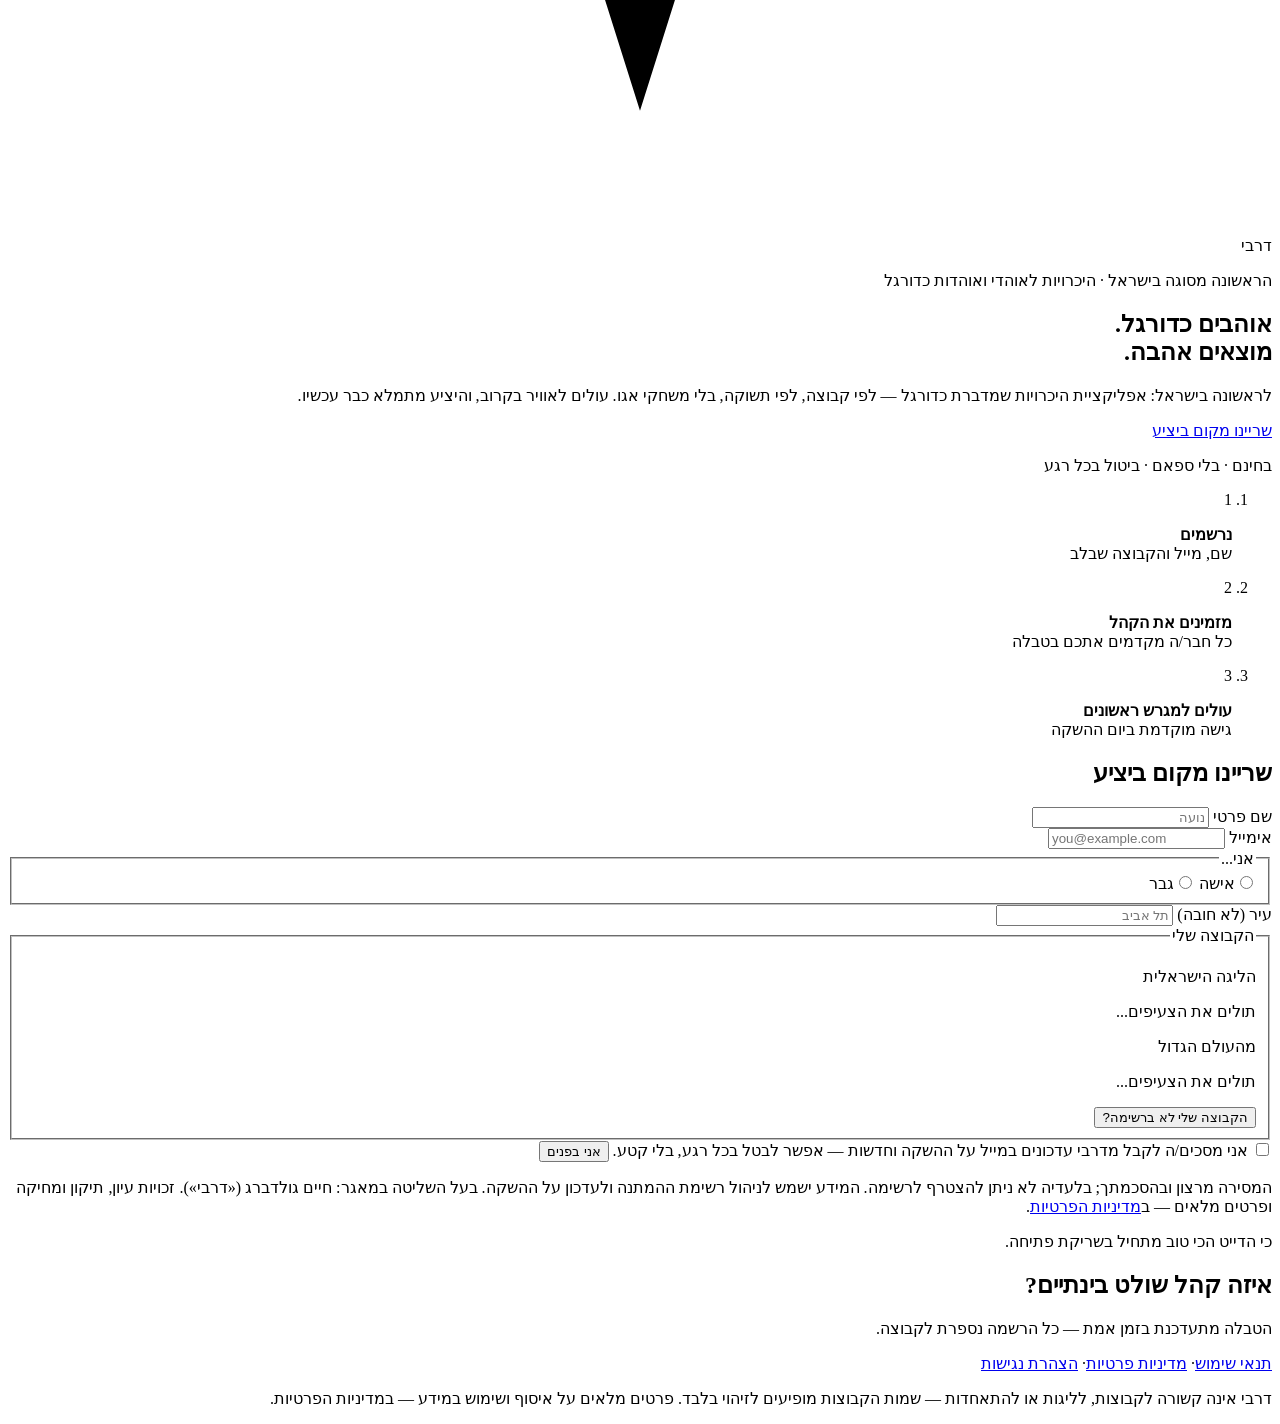
==== commit ceef2afa: "v5: scarf-rack club picker — woven fan scarves with name blocks" ====
--- a/index.html
+++ b/index.html
@@ -1,8 +1,8 @@
 <!DOCTYPE html><html lang="he" dir="rtl"> <head><meta charset="utf-8"><meta name="viewport" content="width=device-width, initial-scale=1"><title>דרבי — אוהבים כדורגל. מוצאים אהבה.</title><meta name="description" content="דרבי — אפליקציית ההיכרויות של אוהדי הכדורגל בישראל. לפי קבוצה, לפי תשוקה. עולים לאוויר בקרוב."><!-- Soft launch: out of search engines until the real marketing launch --><meta name="robots" content="noindex"><meta property="og:title" content="דרבי — אוהבים כדורגל. מוצאים אהבה."><meta property="og:description" content="אפליקציית ההיכרויות של אוהדי הכדורגל בישראל. שריינו מקום ביציע — עולים לאוויר בקרוב."><meta property="og:type" content="website"><meta property="og:locale" content="he_IL"><link rel="icon" href="data:image/svg+xml,%3Csvg xmlns='http://www.w3.org/2000/svg' viewBox='0 0 32 32'%3E%3Ccircle cx='16' cy='16' r='15' fill='%230E3B2E'/%3E%3Ctext x='16' y='22' text-anchor='middle' font-size='16' font-family='sans-serif' fill='%23FAF7F0'%3E%D7%93%3C/text%3E%3C/svg%3E"><link rel="stylesheet" href="/derby-site/_astro/accessibility.DvqK8WsB.css">
-<link rel="stylesheet" href="/derby-site/_astro/index.40HdkgnU.css"></head> <body> <section class="hero"> <div class="float-layer" aria-hidden="true"> <svg class="float f1" viewBox="0 0 24 24"><path d="M12 21C12 21 4 15.5 4 10a4.5 4.5 0 0 1 8-2.8A4.5 4.5 0 0 1 20 10c0 5.5-8 11-8 11z"></path></svg> <svg class="float f2 ball" viewBox="0 0 24 24"><circle cx="12" cy="12" r="10"></circle><path class="pent" d="M12 7.5l3.4 2.5-1.3 4h-4.2l-1.3-4z"></path></svg> <svg class="float f3 spark" viewBox="0 0 24 24"><path d="M12 2l2.4 7.6L22 12l-7.6 2.4L12 22l-2.4-7.6L2 12l7.6-2.4z"></path></svg> <svg class="float f4" viewBox="0 0 24 24"><path d="M12 21C12 21 4 15.5 4 10a4.5 4.5 0 0 1 8-2.8A4.5 4.5 0 0 1 20 10c0 5.5-8 11-8 11z"></path></svg> <svg class="float f5 ball" viewBox="0 0 24 24"><circle cx="12" cy="12" r="10"></circle><path class="pent" d="M12 7.5l3.4 2.5-1.3 4h-4.2l-1.3-4z"></path></svg> <svg class="float f6 spark" viewBox="0 0 24 24"><path d="M12 2l2.4 7.6L22 12l-7.6 2.4L12 22l-2.4-7.6L2 12l7.6-2.4z"></path></svg> <svg class="float f7" viewBox="0 0 24 24"><path d="M12 21C12 21 4 15.5 4 10a4.5 4.5 0 0 1 8-2.8A4.5 4.5 0 0 1 20 10c0 5.5-8 11-8 11z"></path></svg> <svg class="float f8 ball" viewBox="0 0 24 24"><circle cx="12" cy="12" r="10"></circle><path class="pent" d="M12 7.5l3.4 2.5-1.3 4h-4.2l-1.3-4z"></path></svg> <svg class="float f9 spark" viewBox="0 0 24 24"><path d="M12 2l2.4 7.6L22 12l-7.6 2.4L12 22l-2.4-7.6L2 12l7.6-2.4z"></path></svg> </div> <div class="hero-inner"> <p class="wordmark">דרבי<span class="dot" aria-hidden="true"></span></p> <p class="eyebrow">הראשונה מסוגה בישראל · היכרויות לאוהדי ואוהדות כדורגל</p> <h1>אוהבים כדורגל.<br>מוצאים אהבה.</h1> <p class="sub">
+<link rel="stylesheet" href="/derby-site/_astro/index.Di44aezV.css"></head> <body> <section class="hero"> <div class="float-layer" aria-hidden="true"> <svg class="float f1" viewBox="0 0 24 24"><path d="M12 21C12 21 4 15.5 4 10a4.5 4.5 0 0 1 8-2.8A4.5 4.5 0 0 1 20 10c0 5.5-8 11-8 11z"></path></svg> <svg class="float f2 ball" viewBox="0 0 24 24"><circle cx="12" cy="12" r="10"></circle><path class="pent" d="M12 7.5l3.4 2.5-1.3 4h-4.2l-1.3-4z"></path></svg> <svg class="float f3 spark" viewBox="0 0 24 24"><path d="M12 2l2.4 7.6L22 12l-7.6 2.4L12 22l-2.4-7.6L2 12l7.6-2.4z"></path></svg> <svg class="float f4" viewBox="0 0 24 24"><path d="M12 21C12 21 4 15.5 4 10a4.5 4.5 0 0 1 8-2.8A4.5 4.5 0 0 1 20 10c0 5.5-8 11-8 11z"></path></svg> <svg class="float f5 ball" viewBox="0 0 24 24"><circle cx="12" cy="12" r="10"></circle><path class="pent" d="M12 7.5l3.4 2.5-1.3 4h-4.2l-1.3-4z"></path></svg> <svg class="float f6 spark" viewBox="0 0 24 24"><path d="M12 2l2.4 7.6L22 12l-7.6 2.4L12 22l-2.4-7.6L2 12l7.6-2.4z"></path></svg> <svg class="float f7" viewBox="0 0 24 24"><path d="M12 21C12 21 4 15.5 4 10a4.5 4.5 0 0 1 8-2.8A4.5 4.5 0 0 1 20 10c0 5.5-8 11-8 11z"></path></svg> <svg class="float f8 ball" viewBox="0 0 24 24"><circle cx="12" cy="12" r="10"></circle><path class="pent" d="M12 7.5l3.4 2.5-1.3 4h-4.2l-1.3-4z"></path></svg> <svg class="float f9 spark" viewBox="0 0 24 24"><path d="M12 2l2.4 7.6L22 12l-7.6 2.4L12 22l-2.4-7.6L2 12l7.6-2.4z"></path></svg> </div> <div class="hero-inner"> <p class="wordmark">דרבי<span class="dot" aria-hidden="true"></span></p> <p class="eyebrow">הראשונה מסוגה בישראל · היכרויות לאוהדי ואוהדות כדורגל</p> <h1>אוהבים כדורגל.<br>מוצאים אהבה.</h1> <p class="sub">
 לראשונה בישראל: אפליקציית היכרויות שמדברת כדורגל — לפי קבוצה, לפי תשוקה,
           בלי משחקי אגו. עולים לאוויר בקרוב, והיציע מתמלא כבר עכשיו.
-</p> <a class="cta" href="#signup">שריינו מקום ביציע</a> <p class="trust">בחינם · בלי ספאם · ביטול בכל רגע</p> </div> </section> <main> <ol class="steps" aria-label="איך זה עובד"> <li><span class="step-n">1</span><p><strong>נרשמים</strong><br>שם, מייל והקבוצה שבלב</p></li> <li><span class="step-n">2</span><p><strong>מזמינים את הקהל</strong><br>כל חבר/ה מקדמים אתכם בטבלה</p></li> <li><span class="step-n">3</span><p><strong>עולים למגרש ראשונים</strong><br>גישה מוקדמת ביום ההשקה</p></li> </ol> <section class="card" id="signup"> <h2>שריינו מקום ביציע</h2> <form id="waitlist-form" novalidate> <div class="field"> <label for="first-name">שם פרטי</label> <input id="first-name" name="first_name" type="text" required placeholder="נועה" autocomplete="given-name"> </div> <div class="field"> <label for="email">אימייל</label> <input id="email" name="email" type="email" required placeholder="you@example.com" autocomplete="email" dir="ltr"> </div> <fieldset> <legend>אני...</legend> <div class="seg"> <label><input type="radio" name="gender" value="woman" required><span>אישה</span></label> <label><input type="radio" name="gender" value="man"><span>גבר</span></label> </div> </fieldset> <div class="field"> <label for="city">עיר <span class="opt">(לא חובה)</span></label> <input id="city" name="city" type="text" placeholder="תל אביב" autocomplete="address-level2"> </div> <fieldset> <legend>הקבוצה שלי</legend> <div class="club-selects"> <div class="select-wrap"> <label class="mini" for="club-il">הליגה הישראלית</label> <div class="select-row"> <select id="club-il" aria-label="בחירת קבוצה ישראלית"></select> <span id="badge-il" class="select-badge" aria-hidden="true"></span> </div> </div> <div class="select-wrap"> <label class="mini" for="club-world">מהעולם הגדול</label> <div class="select-row"> <select id="club-world" aria-label="בחירת קבוצה בינלאומית"></select> <span id="badge-world" class="select-badge" aria-hidden="true"></span> </div> </div> </div> <button type="button" id="club-other-toggle" class="other-link" aria-expanded="false">
+</p> <a class="cta" href="#signup">שריינו מקום ביציע</a> <p class="trust">בחינם · בלי ספאם · ביטול בכל רגע</p> </div> </section> <main> <ol class="steps" aria-label="איך זה עובד"> <li><span class="step-n">1</span><p><strong>נרשמים</strong><br>שם, מייל והקבוצה שבלב</p></li> <li><span class="step-n">2</span><p><strong>מזמינים את הקהל</strong><br>כל חבר/ה מקדמים אתכם בטבלה</p></li> <li><span class="step-n">3</span><p><strong>עולים למגרש ראשונים</strong><br>גישה מוקדמת ביום ההשקה</p></li> </ol> <section class="card" id="signup"> <h2>שריינו מקום ביציע</h2> <form id="waitlist-form" novalidate> <div class="field"> <label for="first-name">שם פרטי</label> <input id="first-name" name="first_name" type="text" required placeholder="נועה" autocomplete="given-name"> </div> <div class="field"> <label for="email">אימייל</label> <input id="email" name="email" type="email" required placeholder="you@example.com" autocomplete="email" dir="ltr"> </div> <fieldset> <legend>אני...</legend> <div class="seg"> <label><input type="radio" name="gender" value="woman" required><span>אישה</span></label> <label><input type="radio" name="gender" value="man"><span>גבר</span></label> </div> </fieldset> <div class="field"> <label for="city">עיר <span class="opt">(לא חובה)</span></label> <input id="city" name="city" type="text" placeholder="תל אביב" autocomplete="address-level2"> </div> <fieldset> <legend>הקבוצה שלי</legend> <div class="scarf-rack"> <p class="mini">הליגה הישראלית</p> <div id="shelf-il" class="scarf-shelf" role="radiogroup" aria-label="קבוצות הליגה הישראלית"> <p class="clubs-loading">תולים את הצעיפים...</p> </div> <p class="mini">מהעולם הגדול</p> <div id="shelf-world" class="scarf-shelf" role="radiogroup" aria-label="קבוצות מהעולם"> <p class="clubs-loading">תולים את הצעיפים...</p> </div> <p id="club-echo" class="club-echo" hidden></p> </div> <button type="button" id="club-other-toggle" class="other-link" aria-expanded="false">
 הקבוצה שלי לא ברשימה?
 </button> <input id="club-other-input" name="club_other" type="text" placeholder="איזו קבוצה חסרה לנו?" hidden> </fieldset> <label class="consent"> <input type="checkbox" name="consent"> <span>אני מסכים/ה לקבל מדרבי עדכונים במייל על ההשקה וחדשות — אפשר לבטל בכל רגע, בלי קטע.</span> </label> <button type="submit" id="submit-btn">אני בפנים</button> <p id="form-error" class="error" role="alert" hidden></p> <p class="legal-note">
 המסירה מרצון ובהסכמתך; בלעדיה לא ניתן להצטרף לרשימה. המידע ישמש לניהול רשימת
@@ -11,4 +11,4 @@
 </p> </form> <div id="success" hidden> <h2>את/ה על הספסל! 🎉</h2> <p>נעדכן ברגע שעולים למגרש. בינתיים — כל חבר/ה שמצטרפים מקדמים את הקהל שלך בטבלה:</p> <p class="ref-link" id="ref-link"></p> <a id="wa-share" class="wa" href="#" target="_blank" rel="noopener">שיתוף בוואטסאפ</a> </div> </section> <p class="tagline">כי הדייט הכי טוב מתחיל בשריקת פתיחה.</p> <section class="board"> <h2>איזה קהל שולט בינתיים?</h2> <p class="board-sub">הטבלה מתעדכנת בזמן אמת — כל הרשמה נספרת לקבוצה.</p> <ol id="leaderboard" aria-live="polite"></ol> </section> <footer> <nav class="footer-links" aria-label="מסמכים משפטיים"> <a href="terms/">תנאי שימוש</a><span aria-hidden="true">·</span> <a href="privacy/">מדיניות פרטיות</a><span aria-hidden="true">·</span> <a href="accessibility/">הצהרת נגישות</a> </nav> <p>
 דרבי אינה קשורה לקבוצות, לליגות או להתאחדות — שמות הקבוצות מופיעים לזיהוי בלבד.
           פרטים מלאים על איסוף ושימוש במידע — במדיניות הפרטיות.
-</p> </footer> </main> <script type="module" src="/derby-site/_astro/index.astro_astro_type_script_index_0_lang.BlnqHJfr.js"></script>  </body> </html>+</p> </footer> </main> <script type="module" src="/derby-site/_astro/index.astro_astro_type_script_index_0_lang.gsenSUmc.js"></script>  </body> </html>
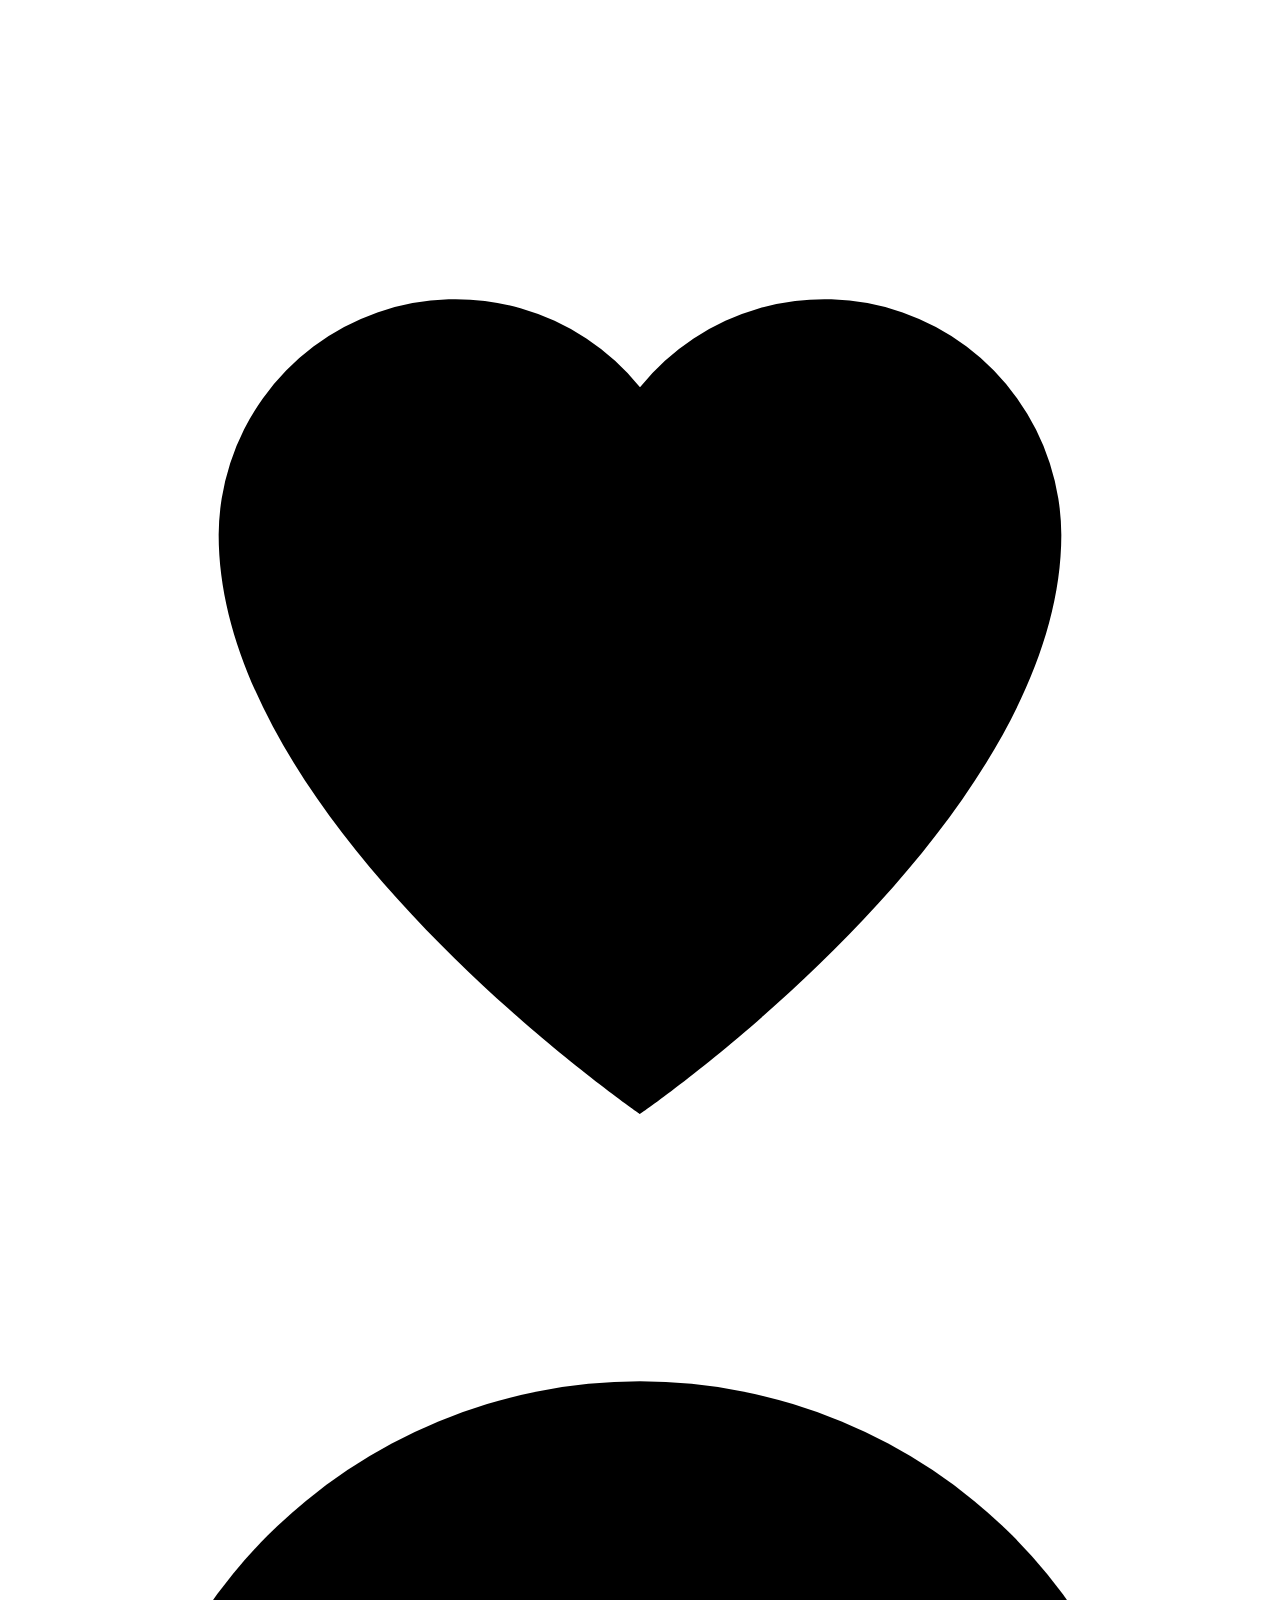
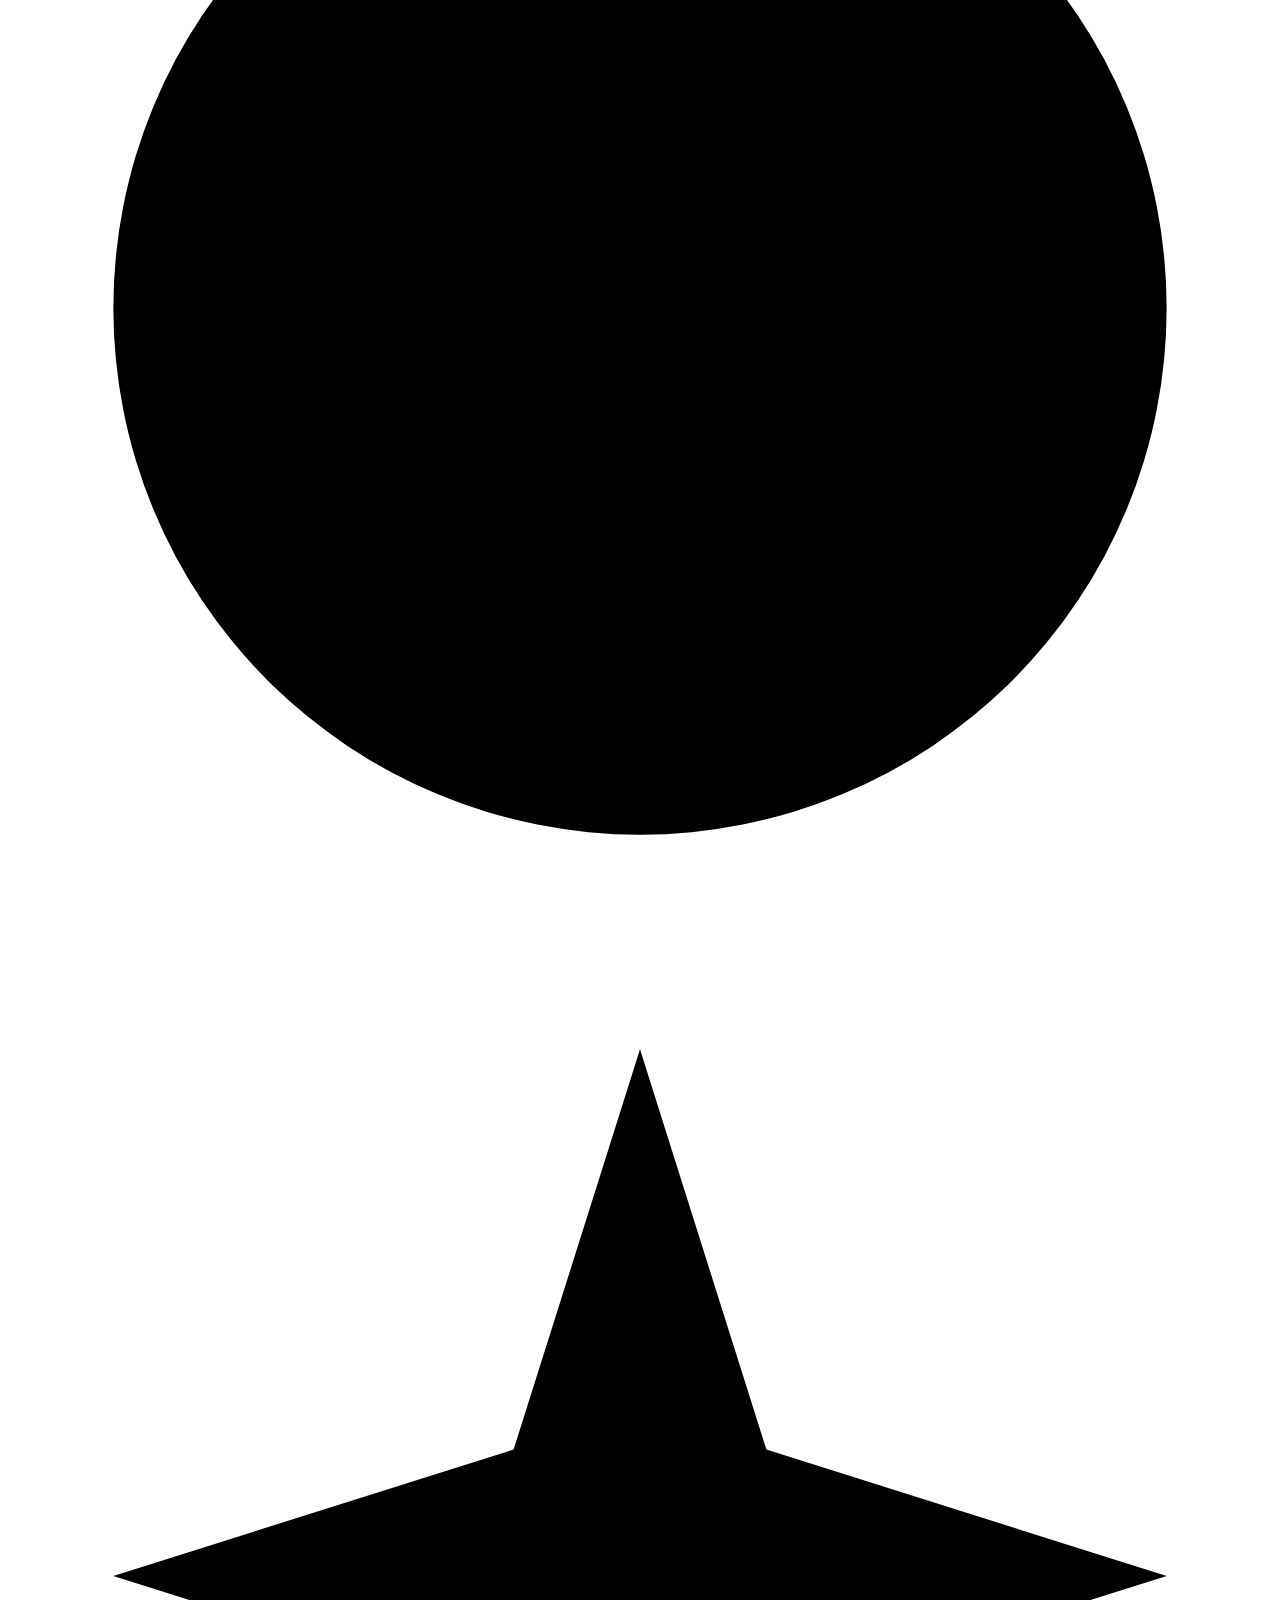
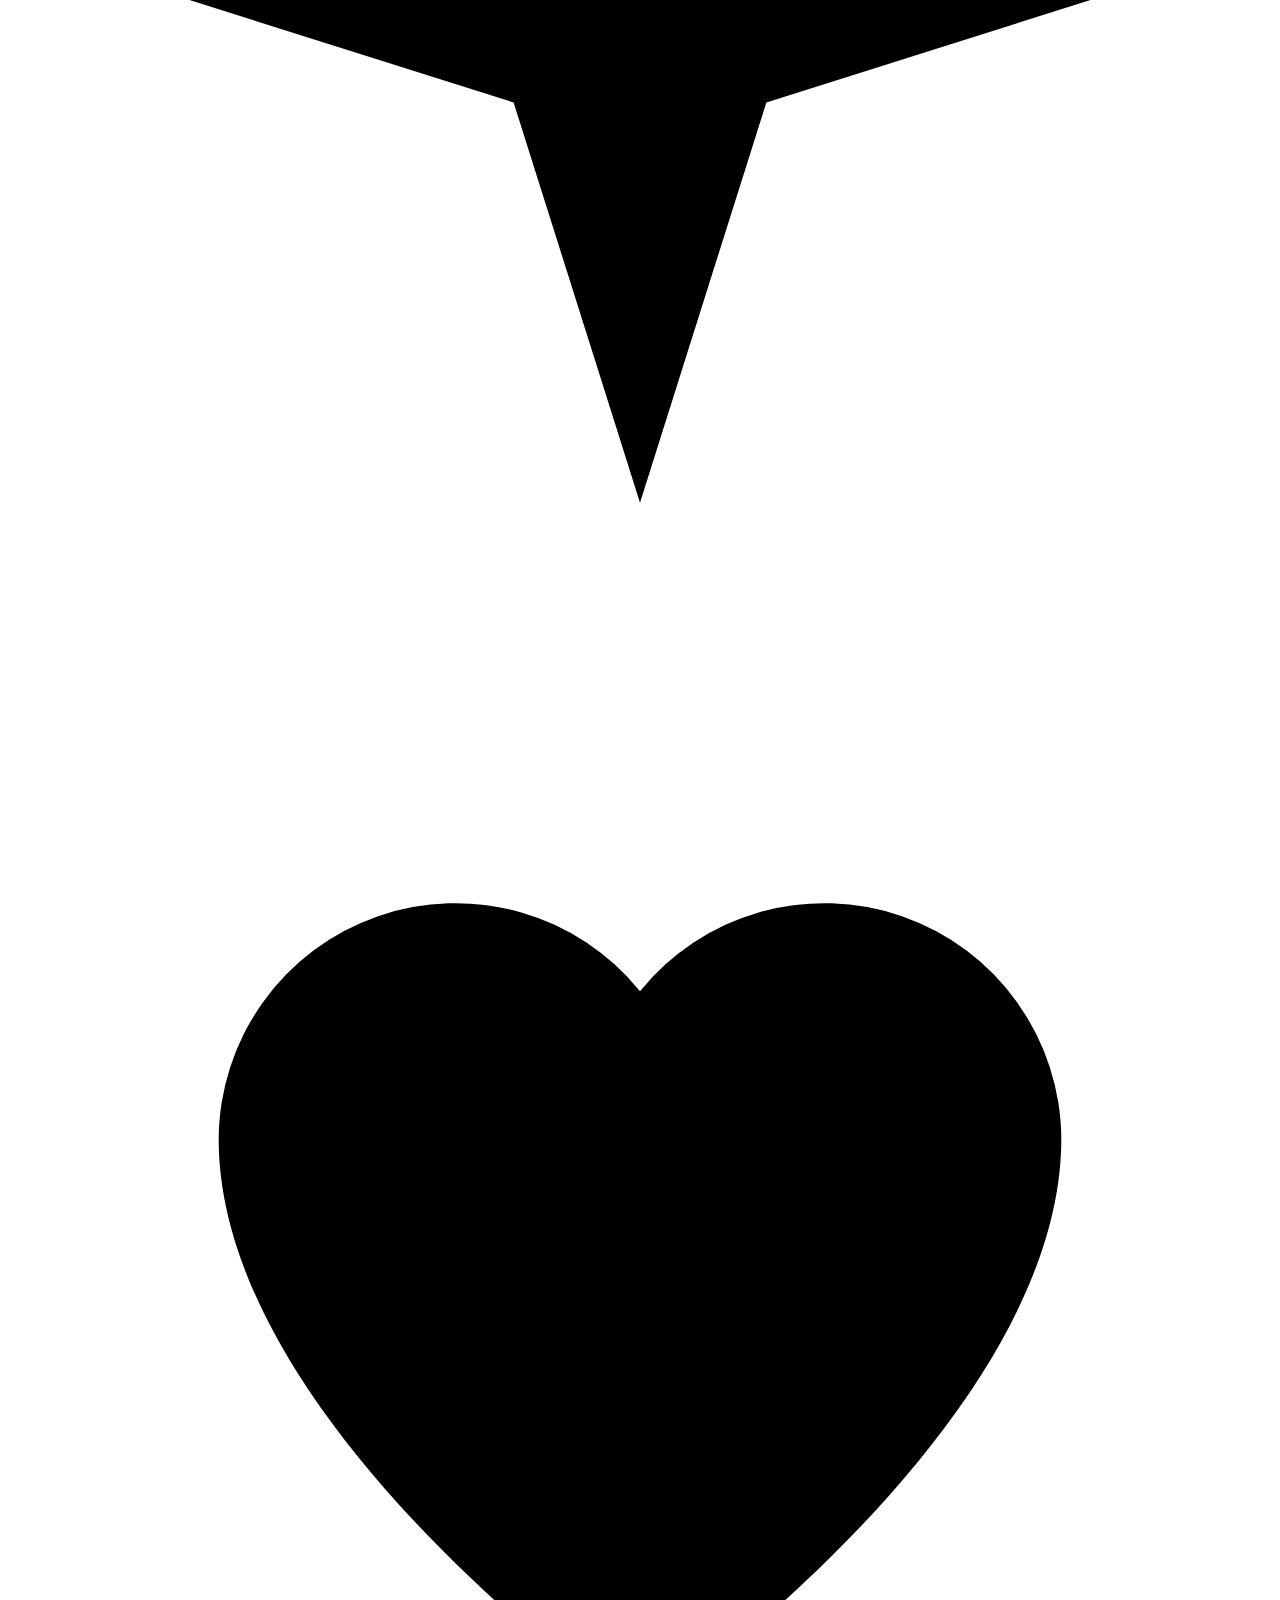
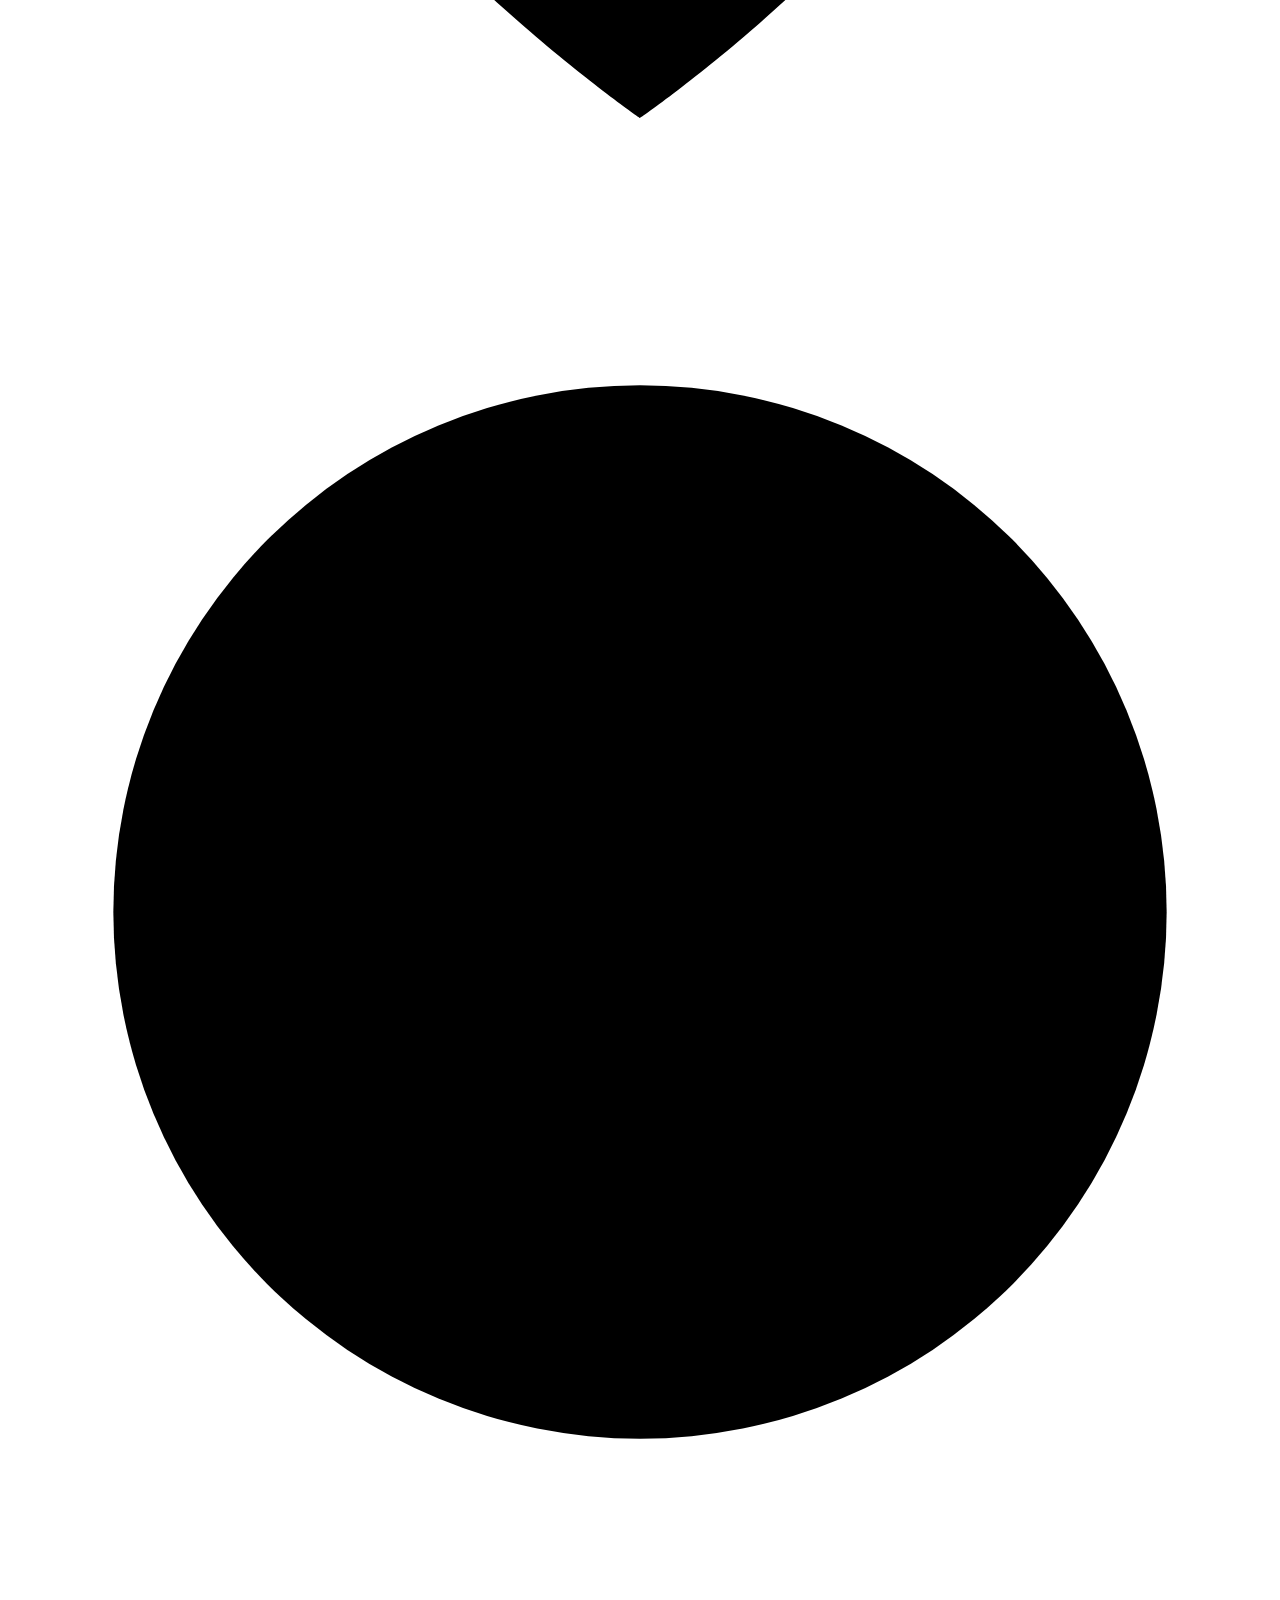
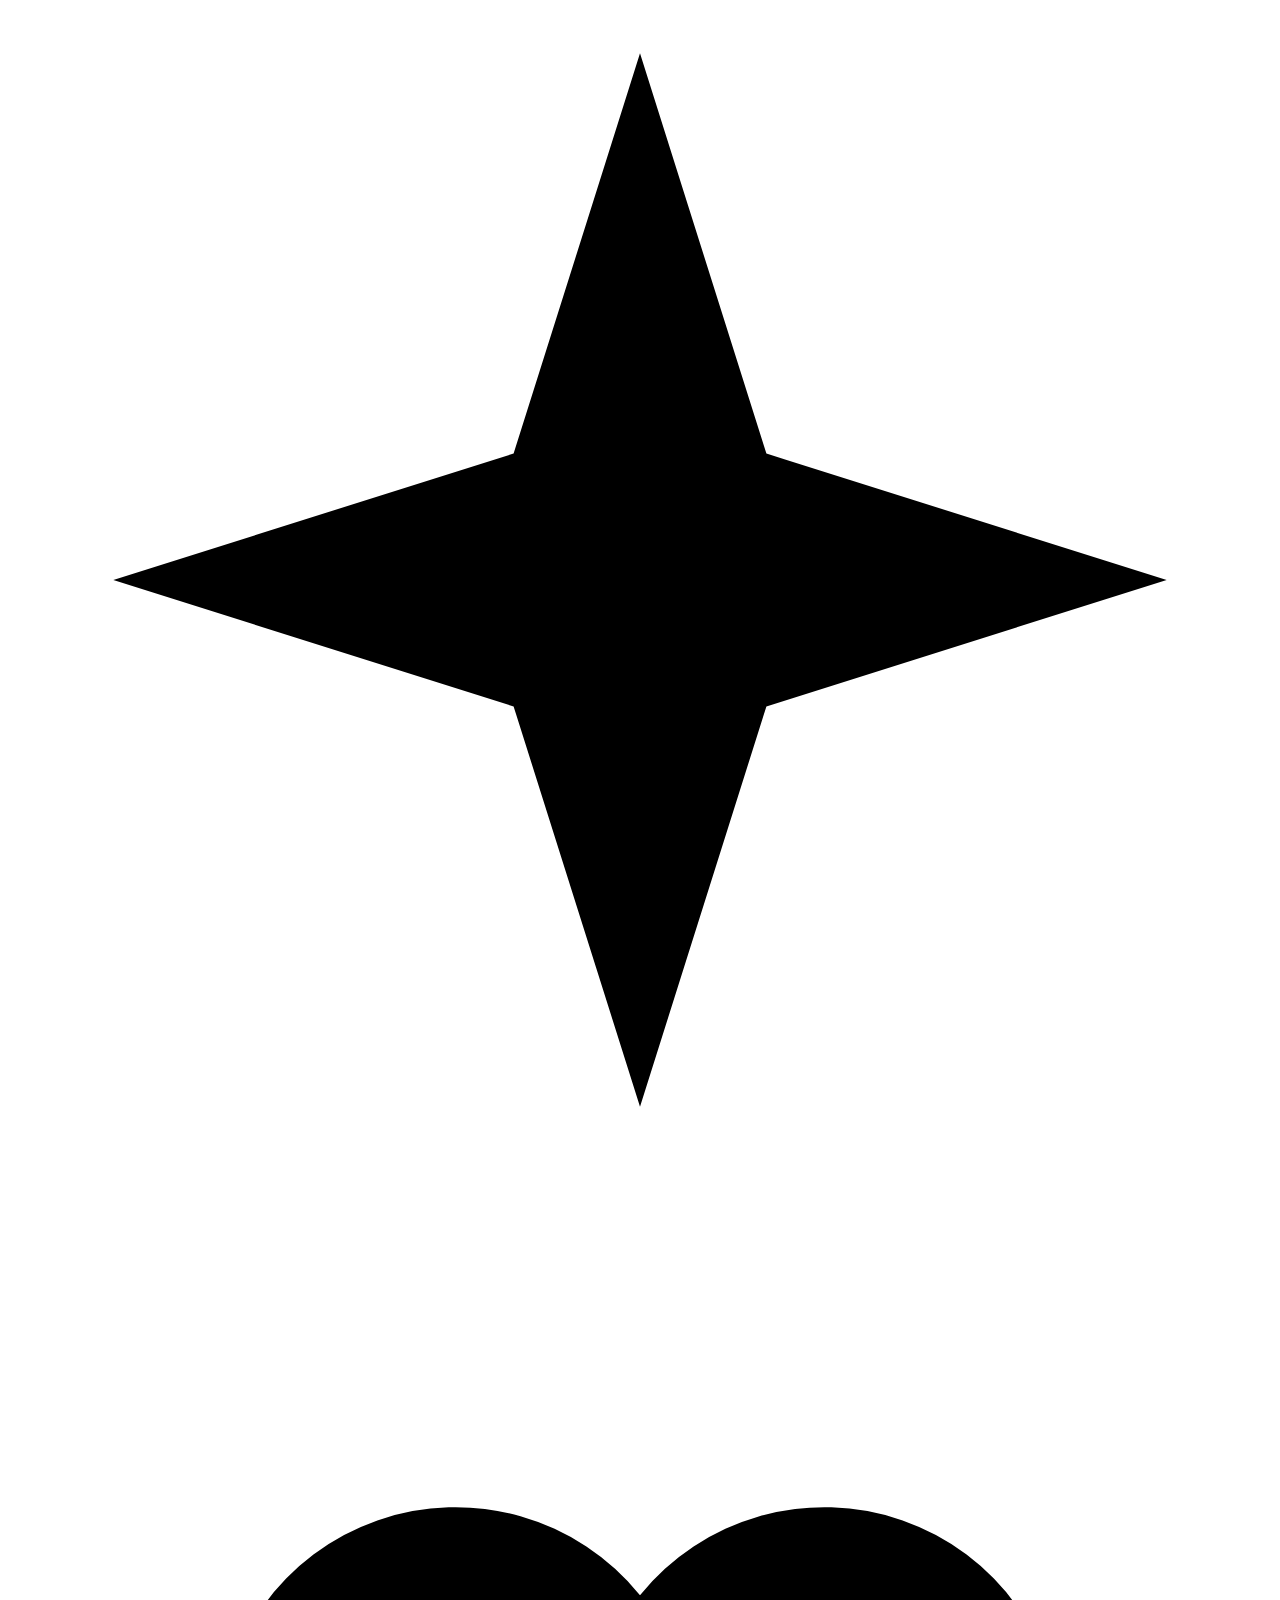
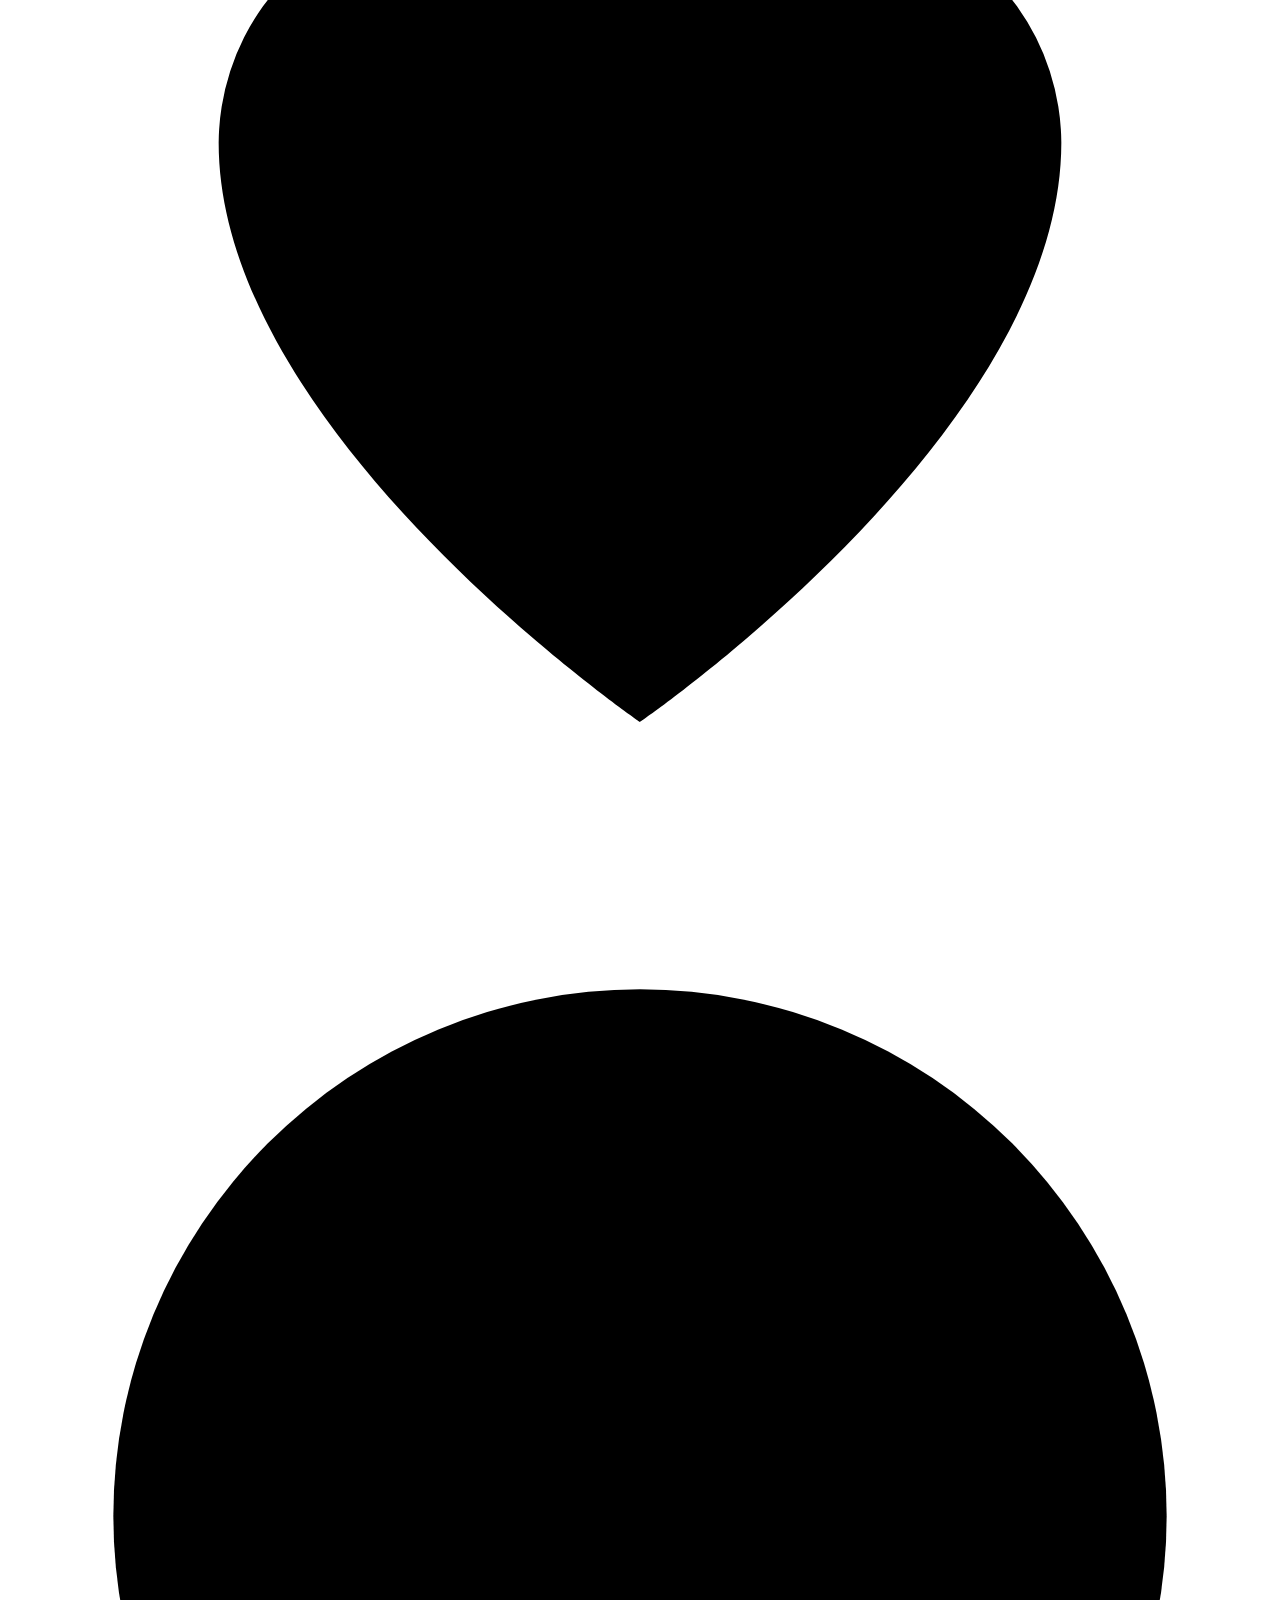
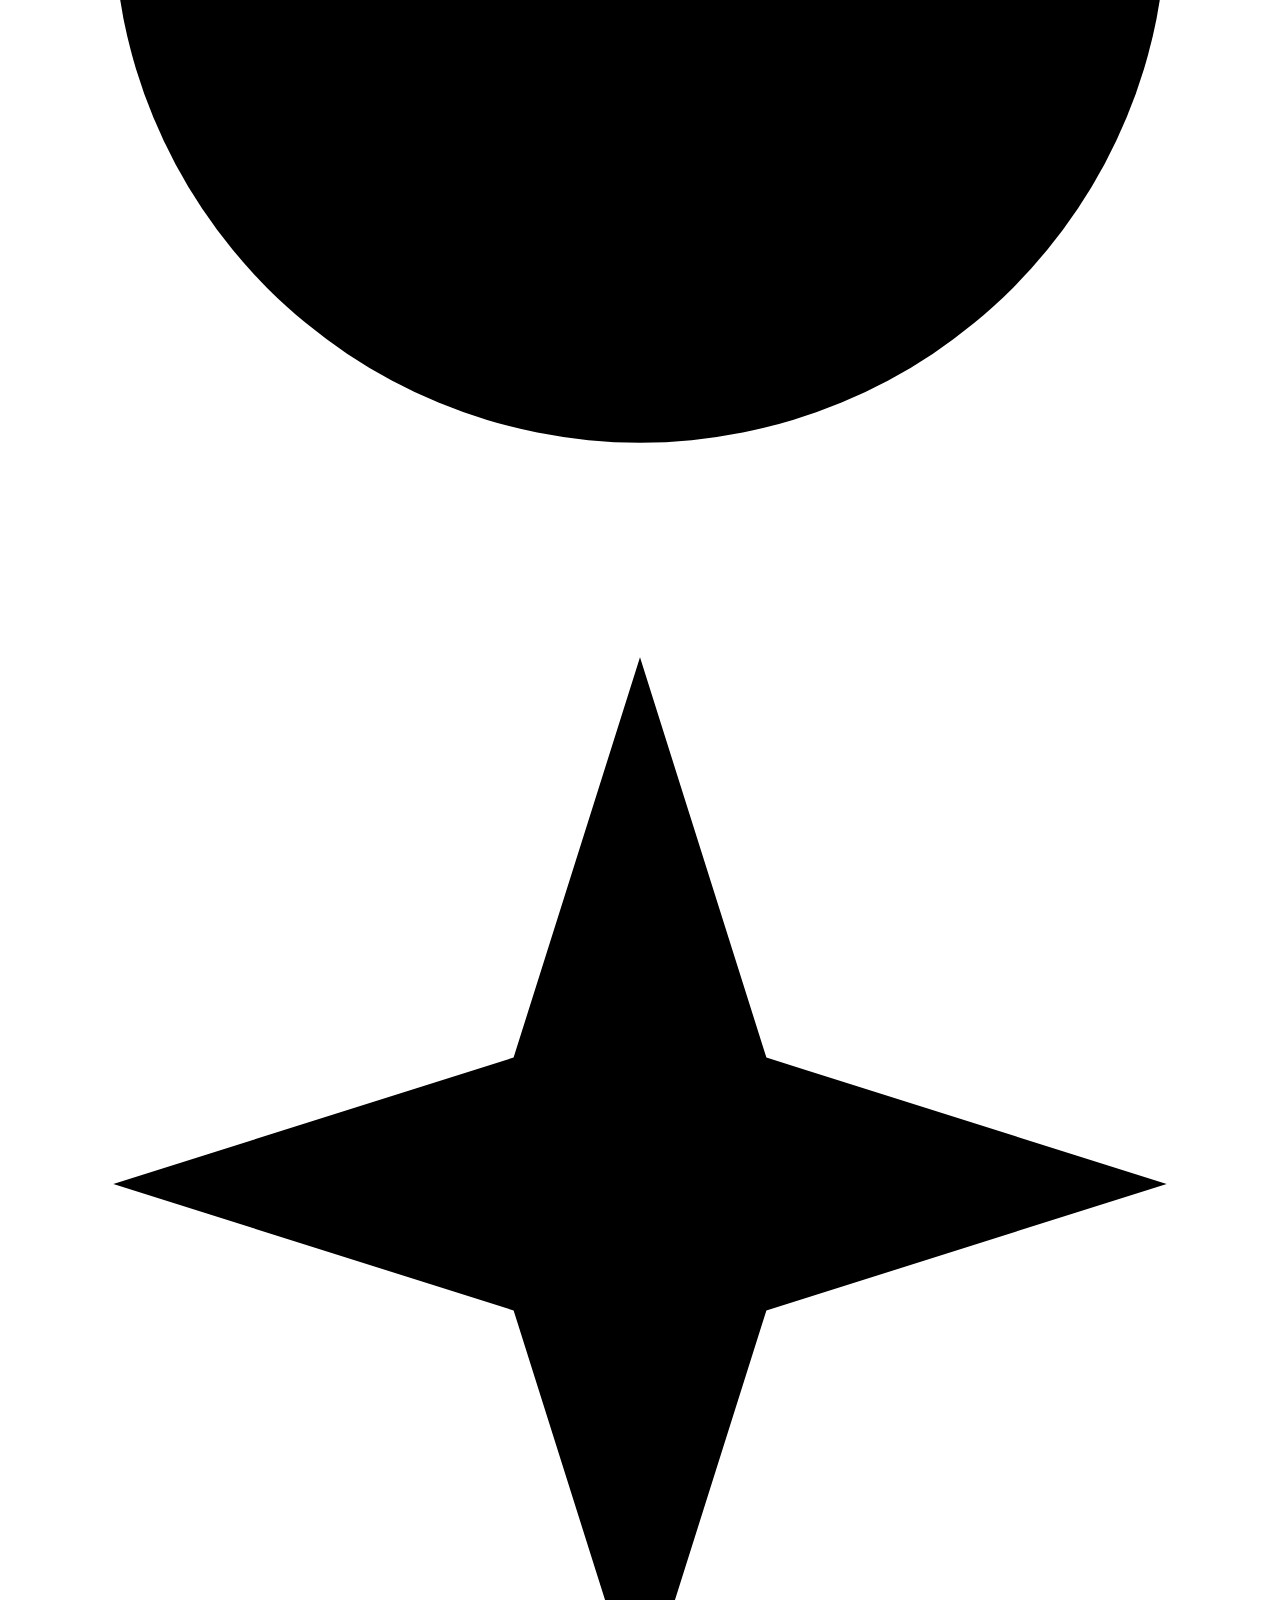
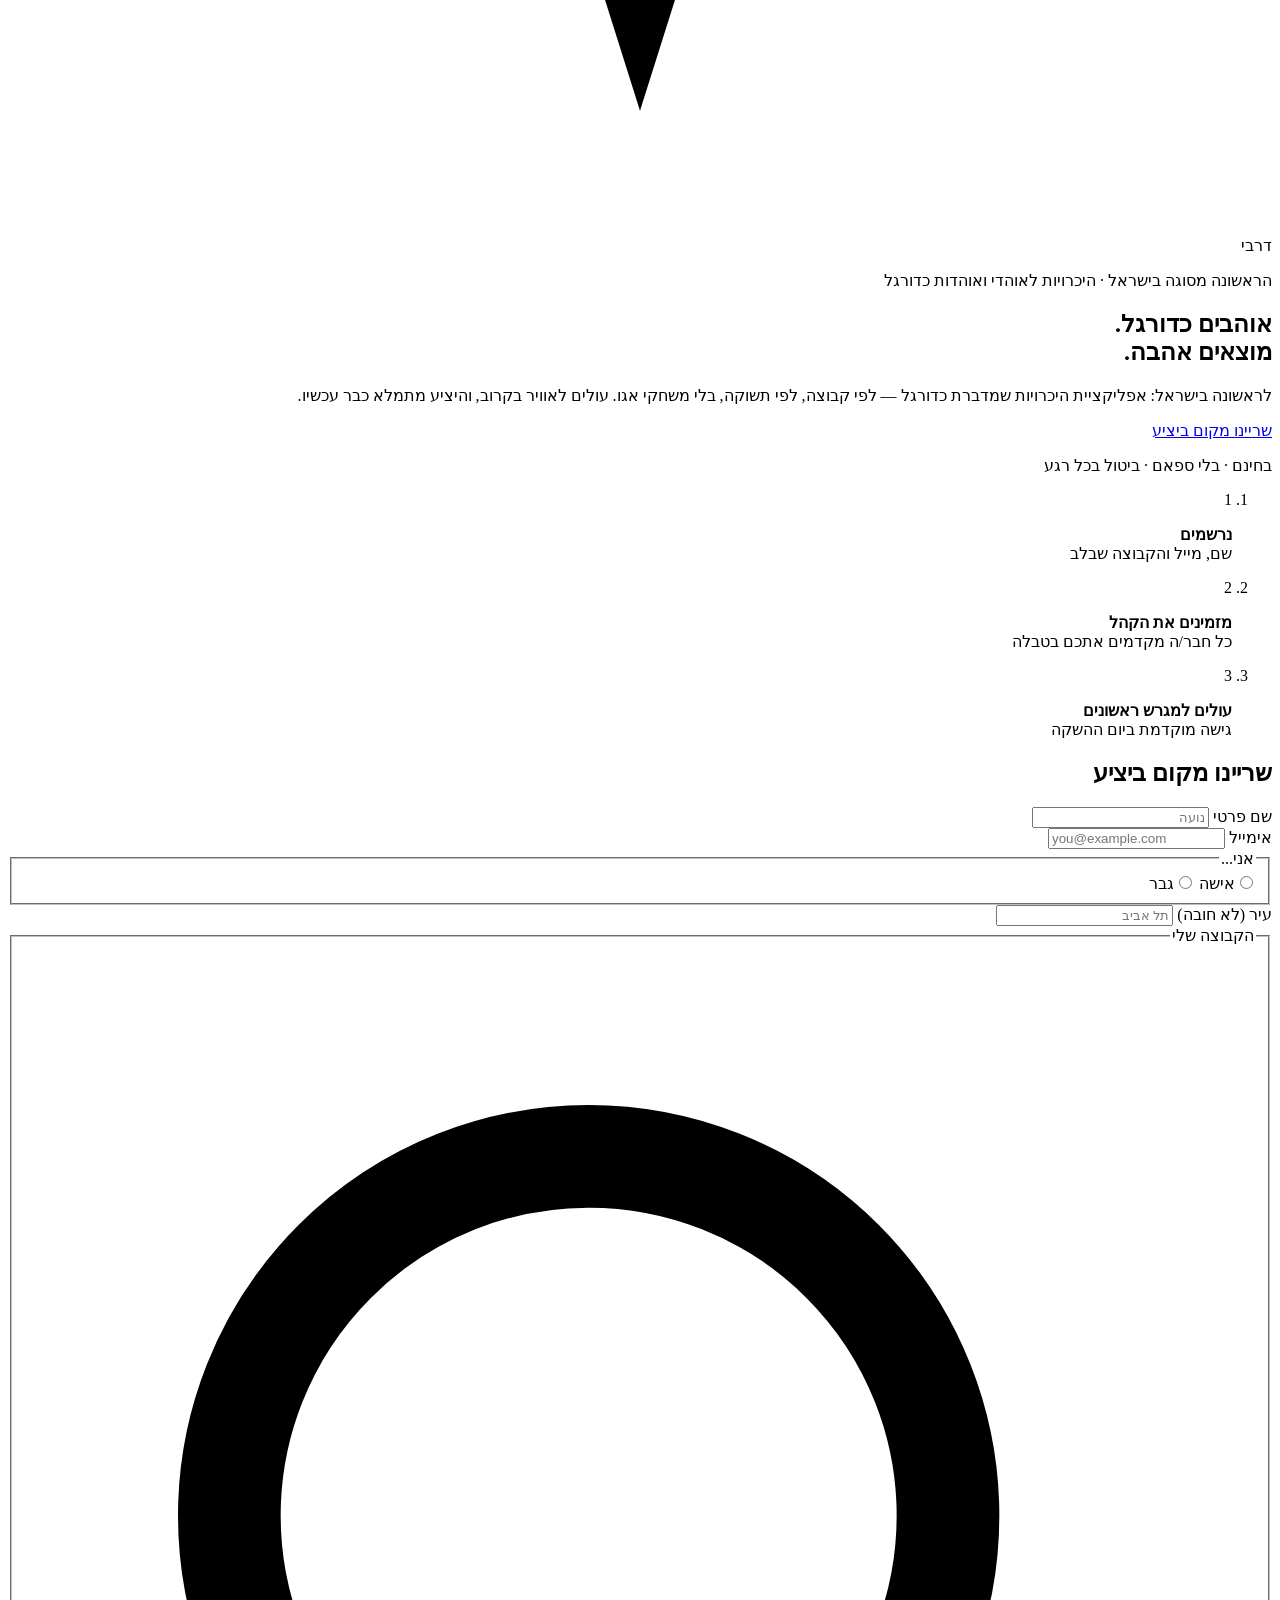
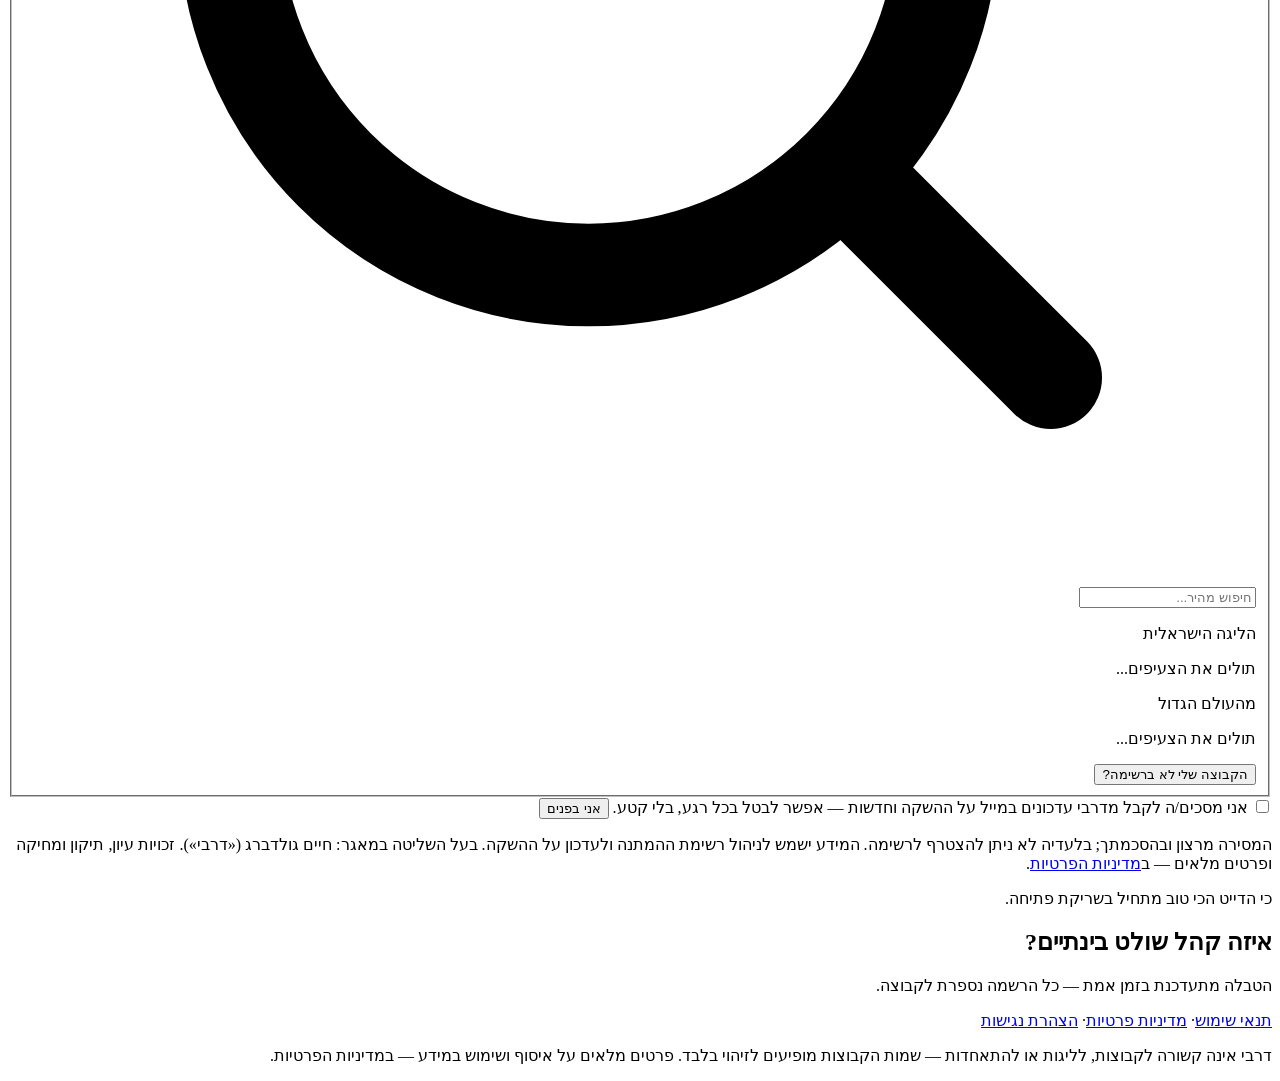
==== commit f429bc3c: "v6: quick-search for the scarf rack — jump, highlight, Enter to select" ====
--- a/index.html
+++ b/index.html
@@ -1,8 +1,8 @@
 <!DOCTYPE html><html lang="he" dir="rtl"> <head><meta charset="utf-8"><meta name="viewport" content="width=device-width, initial-scale=1"><title>דרבי — אוהבים כדורגל. מוצאים אהבה.</title><meta name="description" content="דרבי — אפליקציית ההיכרויות של אוהדי הכדורגל בישראל. לפי קבוצה, לפי תשוקה. עולים לאוויר בקרוב."><!-- Soft launch: out of search engines until the real marketing launch --><meta name="robots" content="noindex"><meta property="og:title" content="דרבי — אוהבים כדורגל. מוצאים אהבה."><meta property="og:description" content="אפליקציית ההיכרויות של אוהדי הכדורגל בישראל. שריינו מקום ביציע — עולים לאוויר בקרוב."><meta property="og:type" content="website"><meta property="og:locale" content="he_IL"><link rel="icon" href="data:image/svg+xml,%3Csvg xmlns='http://www.w3.org/2000/svg' viewBox='0 0 32 32'%3E%3Ccircle cx='16' cy='16' r='15' fill='%230E3B2E'/%3E%3Ctext x='16' y='22' text-anchor='middle' font-size='16' font-family='sans-serif' fill='%23FAF7F0'%3E%D7%93%3C/text%3E%3C/svg%3E"><link rel="stylesheet" href="/derby-site/_astro/accessibility.DvqK8WsB.css">
-<link rel="stylesheet" href="/derby-site/_astro/index.Di44aezV.css"></head> <body> <section class="hero"> <div class="float-layer" aria-hidden="true"> <svg class="float f1" viewBox="0 0 24 24"><path d="M12 21C12 21 4 15.5 4 10a4.5 4.5 0 0 1 8-2.8A4.5 4.5 0 0 1 20 10c0 5.5-8 11-8 11z"></path></svg> <svg class="float f2 ball" viewBox="0 0 24 24"><circle cx="12" cy="12" r="10"></circle><path class="pent" d="M12 7.5l3.4 2.5-1.3 4h-4.2l-1.3-4z"></path></svg> <svg class="float f3 spark" viewBox="0 0 24 24"><path d="M12 2l2.4 7.6L22 12l-7.6 2.4L12 22l-2.4-7.6L2 12l7.6-2.4z"></path></svg> <svg class="float f4" viewBox="0 0 24 24"><path d="M12 21C12 21 4 15.5 4 10a4.5 4.5 0 0 1 8-2.8A4.5 4.5 0 0 1 20 10c0 5.5-8 11-8 11z"></path></svg> <svg class="float f5 ball" viewBox="0 0 24 24"><circle cx="12" cy="12" r="10"></circle><path class="pent" d="M12 7.5l3.4 2.5-1.3 4h-4.2l-1.3-4z"></path></svg> <svg class="float f6 spark" viewBox="0 0 24 24"><path d="M12 2l2.4 7.6L22 12l-7.6 2.4L12 22l-2.4-7.6L2 12l7.6-2.4z"></path></svg> <svg class="float f7" viewBox="0 0 24 24"><path d="M12 21C12 21 4 15.5 4 10a4.5 4.5 0 0 1 8-2.8A4.5 4.5 0 0 1 20 10c0 5.5-8 11-8 11z"></path></svg> <svg class="float f8 ball" viewBox="0 0 24 24"><circle cx="12" cy="12" r="10"></circle><path class="pent" d="M12 7.5l3.4 2.5-1.3 4h-4.2l-1.3-4z"></path></svg> <svg class="float f9 spark" viewBox="0 0 24 24"><path d="M12 2l2.4 7.6L22 12l-7.6 2.4L12 22l-2.4-7.6L2 12l7.6-2.4z"></path></svg> </div> <div class="hero-inner"> <p class="wordmark">דרבי<span class="dot" aria-hidden="true"></span></p> <p class="eyebrow">הראשונה מסוגה בישראל · היכרויות לאוהדי ואוהדות כדורגל</p> <h1>אוהבים כדורגל.<br>מוצאים אהבה.</h1> <p class="sub">
+<link rel="stylesheet" href="/derby-site/_astro/index.DjYWjYWO.css"></head> <body> <section class="hero"> <div class="float-layer" aria-hidden="true"> <svg class="float f1" viewBox="0 0 24 24"><path d="M12 21C12 21 4 15.5 4 10a4.5 4.5 0 0 1 8-2.8A4.5 4.5 0 0 1 20 10c0 5.5-8 11-8 11z"></path></svg> <svg class="float f2 ball" viewBox="0 0 24 24"><circle cx="12" cy="12" r="10"></circle><path class="pent" d="M12 7.5l3.4 2.5-1.3 4h-4.2l-1.3-4z"></path></svg> <svg class="float f3 spark" viewBox="0 0 24 24"><path d="M12 2l2.4 7.6L22 12l-7.6 2.4L12 22l-2.4-7.6L2 12l7.6-2.4z"></path></svg> <svg class="float f4" viewBox="0 0 24 24"><path d="M12 21C12 21 4 15.5 4 10a4.5 4.5 0 0 1 8-2.8A4.5 4.5 0 0 1 20 10c0 5.5-8 11-8 11z"></path></svg> <svg class="float f5 ball" viewBox="0 0 24 24"><circle cx="12" cy="12" r="10"></circle><path class="pent" d="M12 7.5l3.4 2.5-1.3 4h-4.2l-1.3-4z"></path></svg> <svg class="float f6 spark" viewBox="0 0 24 24"><path d="M12 2l2.4 7.6L22 12l-7.6 2.4L12 22l-2.4-7.6L2 12l7.6-2.4z"></path></svg> <svg class="float f7" viewBox="0 0 24 24"><path d="M12 21C12 21 4 15.5 4 10a4.5 4.5 0 0 1 8-2.8A4.5 4.5 0 0 1 20 10c0 5.5-8 11-8 11z"></path></svg> <svg class="float f8 ball" viewBox="0 0 24 24"><circle cx="12" cy="12" r="10"></circle><path class="pent" d="M12 7.5l3.4 2.5-1.3 4h-4.2l-1.3-4z"></path></svg> <svg class="float f9 spark" viewBox="0 0 24 24"><path d="M12 2l2.4 7.6L22 12l-7.6 2.4L12 22l-2.4-7.6L2 12l7.6-2.4z"></path></svg> </div> <div class="hero-inner"> <p class="wordmark">דרבי<span class="dot" aria-hidden="true"></span></p> <p class="eyebrow">הראשונה מסוגה בישראל · היכרויות לאוהדי ואוהדות כדורגל</p> <h1>אוהבים כדורגל.<br>מוצאים אהבה.</h1> <p class="sub">
 לראשונה בישראל: אפליקציית היכרויות שמדברת כדורגל — לפי קבוצה, לפי תשוקה,
           בלי משחקי אגו. עולים לאוויר בקרוב, והיציע מתמלא כבר עכשיו.
-</p> <a class="cta" href="#signup">שריינו מקום ביציע</a> <p class="trust">בחינם · בלי ספאם · ביטול בכל רגע</p> </div> </section> <main> <ol class="steps" aria-label="איך זה עובד"> <li><span class="step-n">1</span><p><strong>נרשמים</strong><br>שם, מייל והקבוצה שבלב</p></li> <li><span class="step-n">2</span><p><strong>מזמינים את הקהל</strong><br>כל חבר/ה מקדמים אתכם בטבלה</p></li> <li><span class="step-n">3</span><p><strong>עולים למגרש ראשונים</strong><br>גישה מוקדמת ביום ההשקה</p></li> </ol> <section class="card" id="signup"> <h2>שריינו מקום ביציע</h2> <form id="waitlist-form" novalidate> <div class="field"> <label for="first-name">שם פרטי</label> <input id="first-name" name="first_name" type="text" required placeholder="נועה" autocomplete="given-name"> </div> <div class="field"> <label for="email">אימייל</label> <input id="email" name="email" type="email" required placeholder="you@example.com" autocomplete="email" dir="ltr"> </div> <fieldset> <legend>אני...</legend> <div class="seg"> <label><input type="radio" name="gender" value="woman" required><span>אישה</span></label> <label><input type="radio" name="gender" value="man"><span>גבר</span></label> </div> </fieldset> <div class="field"> <label for="city">עיר <span class="opt">(לא חובה)</span></label> <input id="city" name="city" type="text" placeholder="תל אביב" autocomplete="address-level2"> </div> <fieldset> <legend>הקבוצה שלי</legend> <div class="scarf-rack"> <p class="mini">הליגה הישראלית</p> <div id="shelf-il" class="scarf-shelf" role="radiogroup" aria-label="קבוצות הליגה הישראלית"> <p class="clubs-loading">תולים את הצעיפים...</p> </div> <p class="mini">מהעולם הגדול</p> <div id="shelf-world" class="scarf-shelf" role="radiogroup" aria-label="קבוצות מהעולם"> <p class="clubs-loading">תולים את הצעיפים...</p> </div> <p id="club-echo" class="club-echo" hidden></p> </div> <button type="button" id="club-other-toggle" class="other-link" aria-expanded="false">
+</p> <a class="cta" href="#signup">שריינו מקום ביציע</a> <p class="trust">בחינם · בלי ספאם · ביטול בכל רגע</p> </div> </section> <main> <ol class="steps" aria-label="איך זה עובד"> <li><span class="step-n">1</span><p><strong>נרשמים</strong><br>שם, מייל והקבוצה שבלב</p></li> <li><span class="step-n">2</span><p><strong>מזמינים את הקהל</strong><br>כל חבר/ה מקדמים אתכם בטבלה</p></li> <li><span class="step-n">3</span><p><strong>עולים למגרש ראשונים</strong><br>גישה מוקדמת ביום ההשקה</p></li> </ol> <section class="card" id="signup"> <h2>שריינו מקום ביציע</h2> <form id="waitlist-form" novalidate> <div class="field"> <label for="first-name">שם פרטי</label> <input id="first-name" name="first_name" type="text" required placeholder="נועה" autocomplete="given-name"> </div> <div class="field"> <label for="email">אימייל</label> <input id="email" name="email" type="email" required placeholder="you@example.com" autocomplete="email" dir="ltr"> </div> <fieldset> <legend>אני...</legend> <div class="seg"> <label><input type="radio" name="gender" value="woman" required><span>אישה</span></label> <label><input type="radio" name="gender" value="man"><span>גבר</span></label> </div> </fieldset> <div class="field"> <label for="city">עיר <span class="opt">(לא חובה)</span></label> <input id="city" name="city" type="text" placeholder="תל אביב" autocomplete="address-level2"> </div> <fieldset> <legend>הקבוצה שלי</legend> <div class="scarf-rack"> <div class="club-search"> <svg viewBox="0 0 24 24" aria-hidden="true"><circle cx="11" cy="11" r="7" fill="none" stroke="currentColor" stroke-width="2"></circle><path d="M20 20l-4-4" stroke="currentColor" stroke-width="2" stroke-linecap="round"></path></svg> <input id="club-search" type="search" placeholder="חיפוש מהיר..." aria-label="חיפוש קבוצה" aria-describedby="club-search-hint" autocomplete="off"> <span id="club-search-hint" class="sr-only" aria-live="polite"></span> </div> <p class="mini">הליגה הישראלית</p> <div id="shelf-il" class="scarf-shelf" role="radiogroup" aria-label="קבוצות הליגה הישראלית"> <p class="clubs-loading">תולים את הצעיפים...</p> </div> <p class="mini">מהעולם הגדול</p> <div id="shelf-world" class="scarf-shelf" role="radiogroup" aria-label="קבוצות מהעולם"> <p class="clubs-loading">תולים את הצעיפים...</p> </div> <p id="club-echo" class="club-echo" hidden></p> </div> <button type="button" id="club-other-toggle" class="other-link" aria-expanded="false">
 הקבוצה שלי לא ברשימה?
 </button> <input id="club-other-input" name="club_other" type="text" placeholder="איזו קבוצה חסרה לנו?" hidden> </fieldset> <label class="consent"> <input type="checkbox" name="consent"> <span>אני מסכים/ה לקבל מדרבי עדכונים במייל על ההשקה וחדשות — אפשר לבטל בכל רגע, בלי קטע.</span> </label> <button type="submit" id="submit-btn">אני בפנים</button> <p id="form-error" class="error" role="alert" hidden></p> <p class="legal-note">
 המסירה מרצון ובהסכמתך; בלעדיה לא ניתן להצטרף לרשימה. המידע ישמש לניהול רשימת
@@ -11,4 +11,4 @@
 </p> </form> <div id="success" hidden> <h2>את/ה על הספסל! 🎉</h2> <p>נעדכן ברגע שעולים למגרש. בינתיים — כל חבר/ה שמצטרפים מקדמים את הקהל שלך בטבלה:</p> <p class="ref-link" id="ref-link"></p> <a id="wa-share" class="wa" href="#" target="_blank" rel="noopener">שיתוף בוואטסאפ</a> </div> </section> <p class="tagline">כי הדייט הכי טוב מתחיל בשריקת פתיחה.</p> <section class="board"> <h2>איזה קהל שולט בינתיים?</h2> <p class="board-sub">הטבלה מתעדכנת בזמן אמת — כל הרשמה נספרת לקבוצה.</p> <ol id="leaderboard" aria-live="polite"></ol> </section> <footer> <nav class="footer-links" aria-label="מסמכים משפטיים"> <a href="terms/">תנאי שימוש</a><span aria-hidden="true">·</span> <a href="privacy/">מדיניות פרטיות</a><span aria-hidden="true">·</span> <a href="accessibility/">הצהרת נגישות</a> </nav> <p>
 דרבי אינה קשורה לקבוצות, לליגות או להתאחדות — שמות הקבוצות מופיעים לזיהוי בלבד.
           פרטים מלאים על איסוף ושימוש במידע — במדיניות הפרטיות.
-</p> </footer> </main> <script type="module" src="/derby-site/_astro/index.astro_astro_type_script_index_0_lang.gsenSUmc.js"></script>  </body> </html>+</p> </footer> </main> <script type="module" src="/derby-site/_astro/index.astro_astro_type_script_index_0_lang.BDDCLGXo.js"></script>  </body> </html>
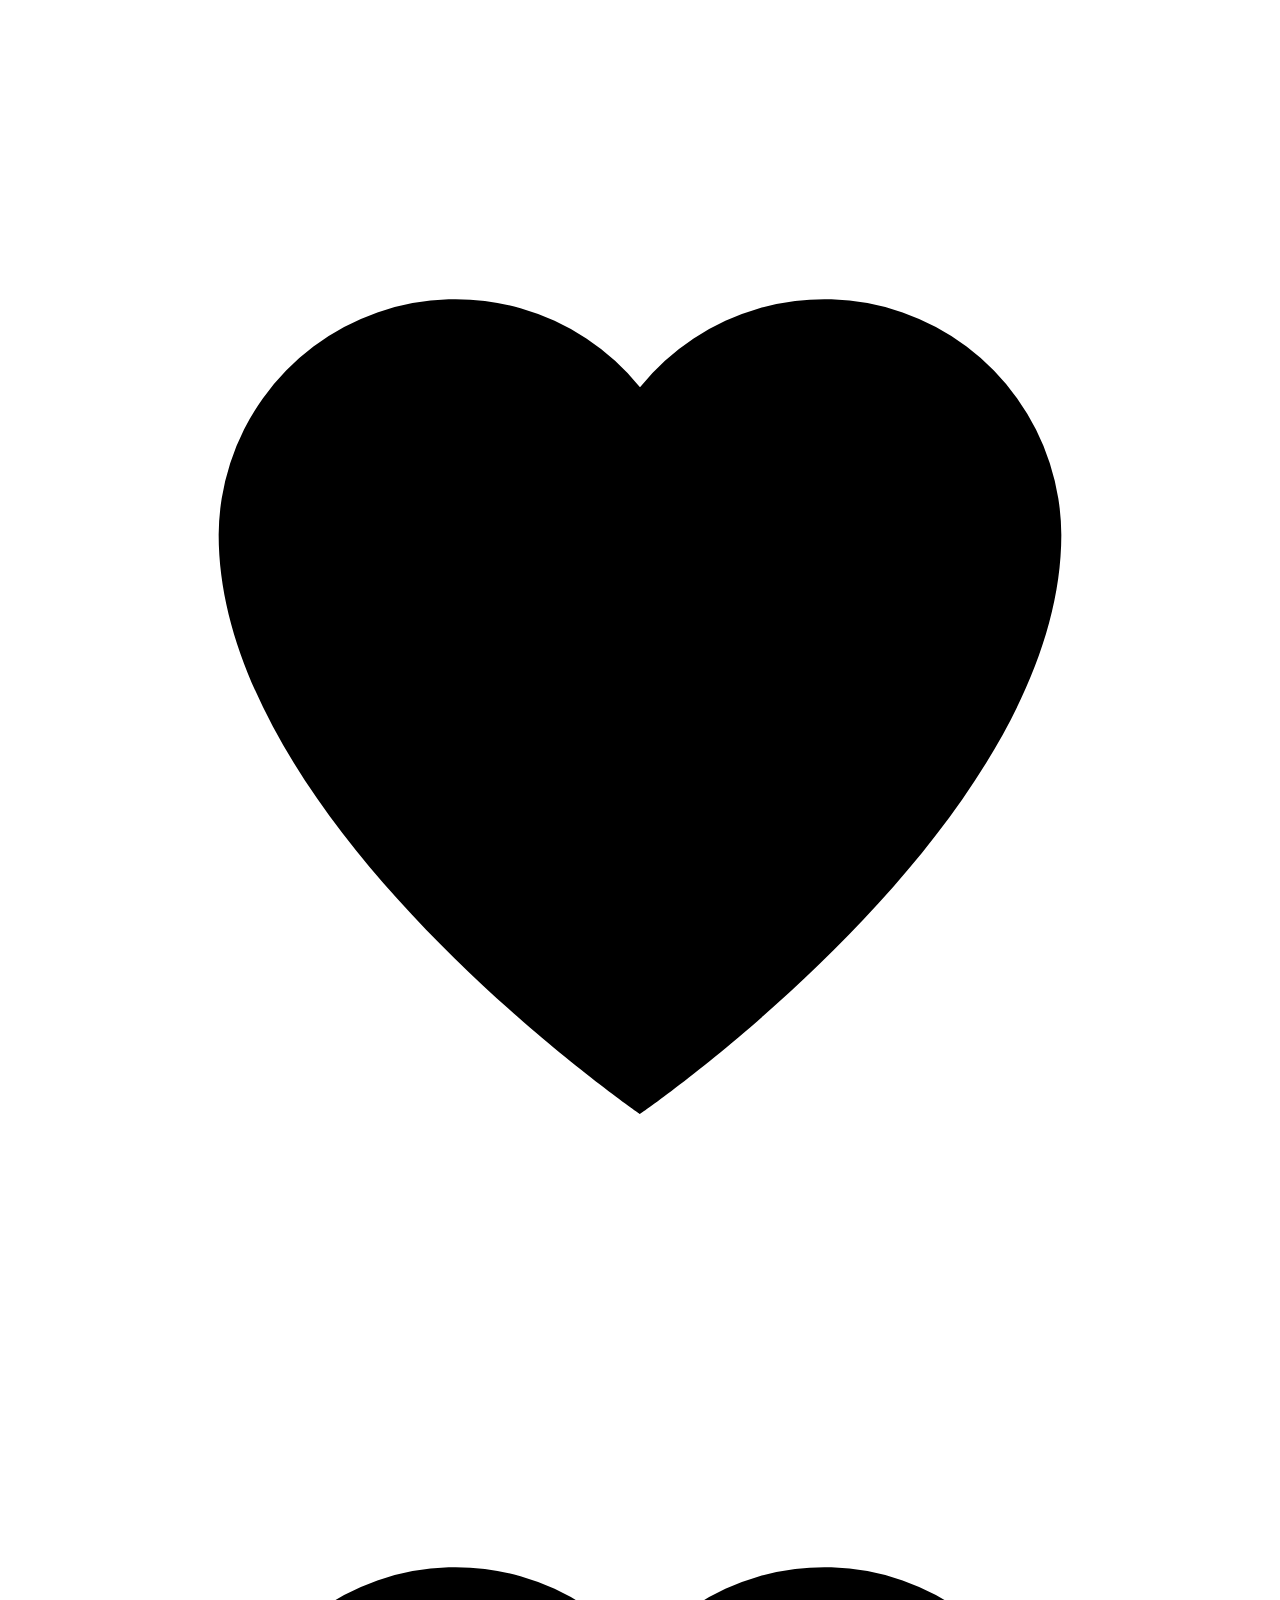
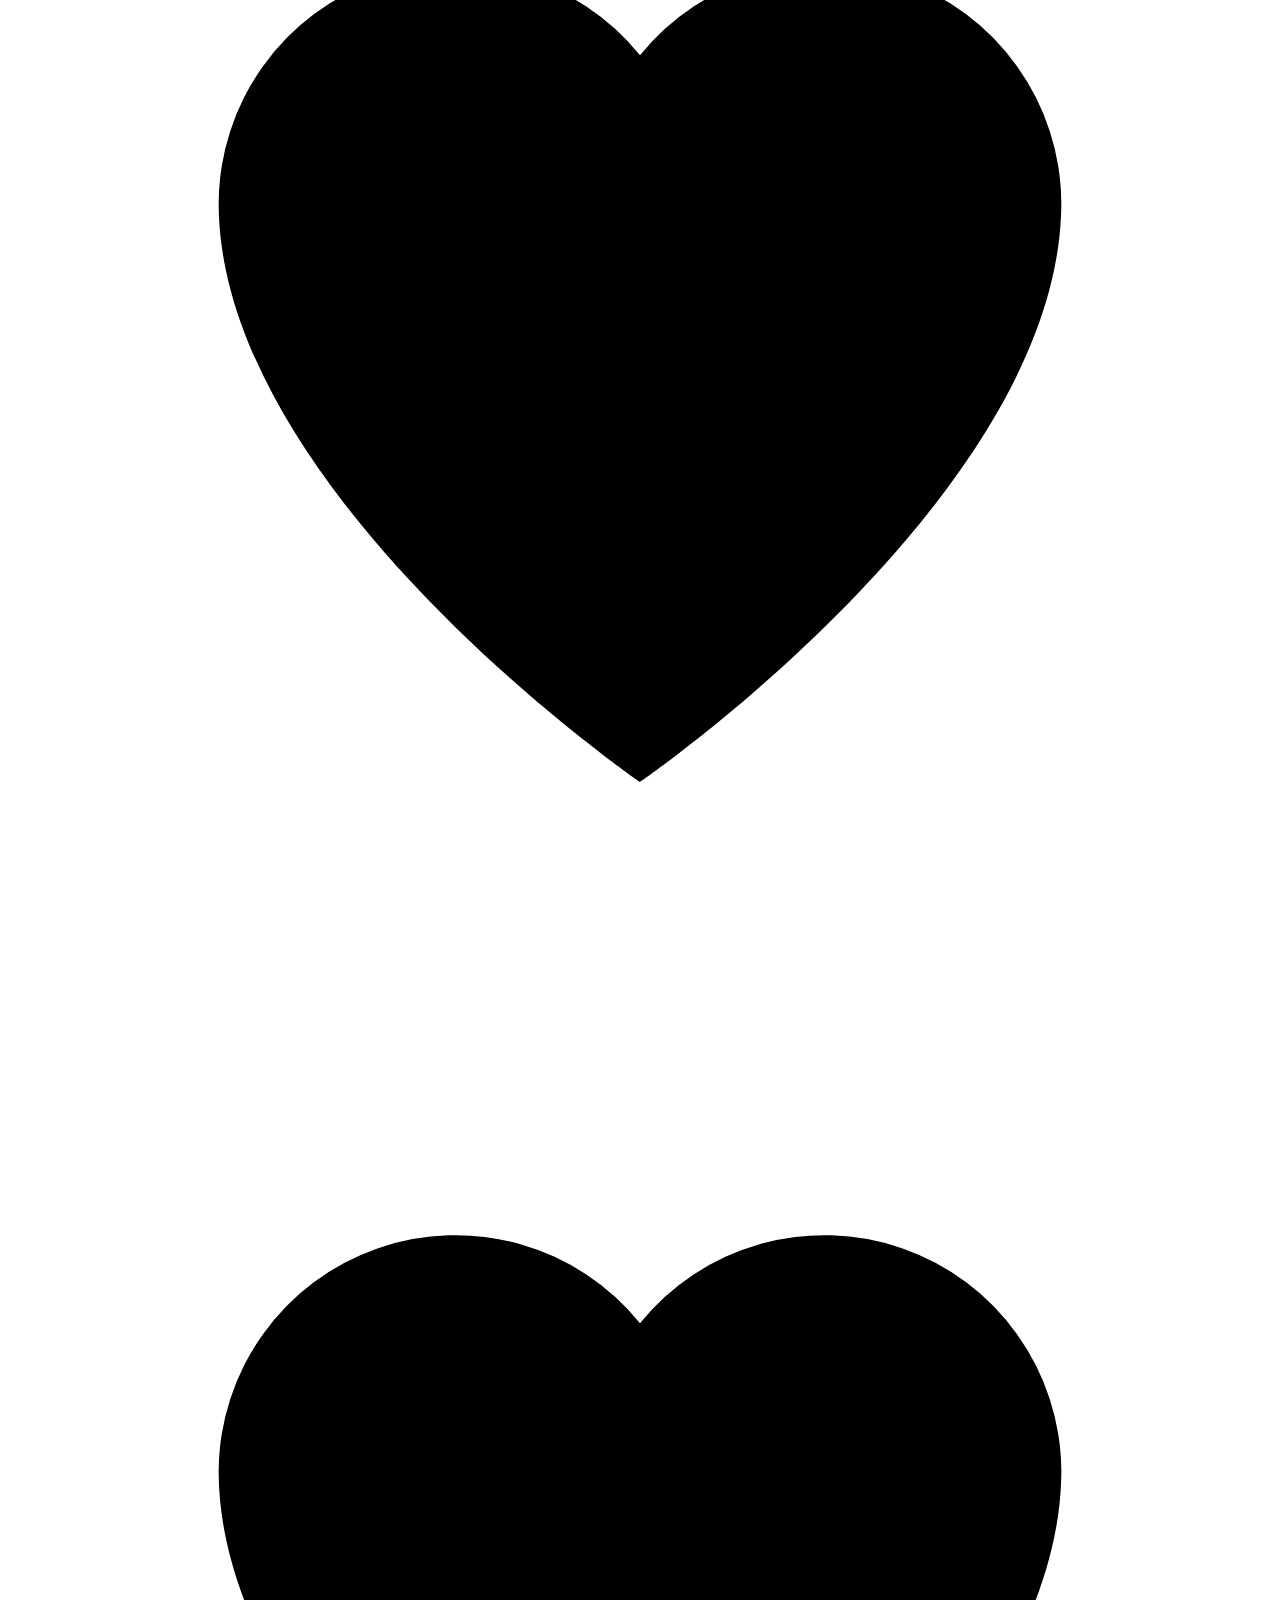
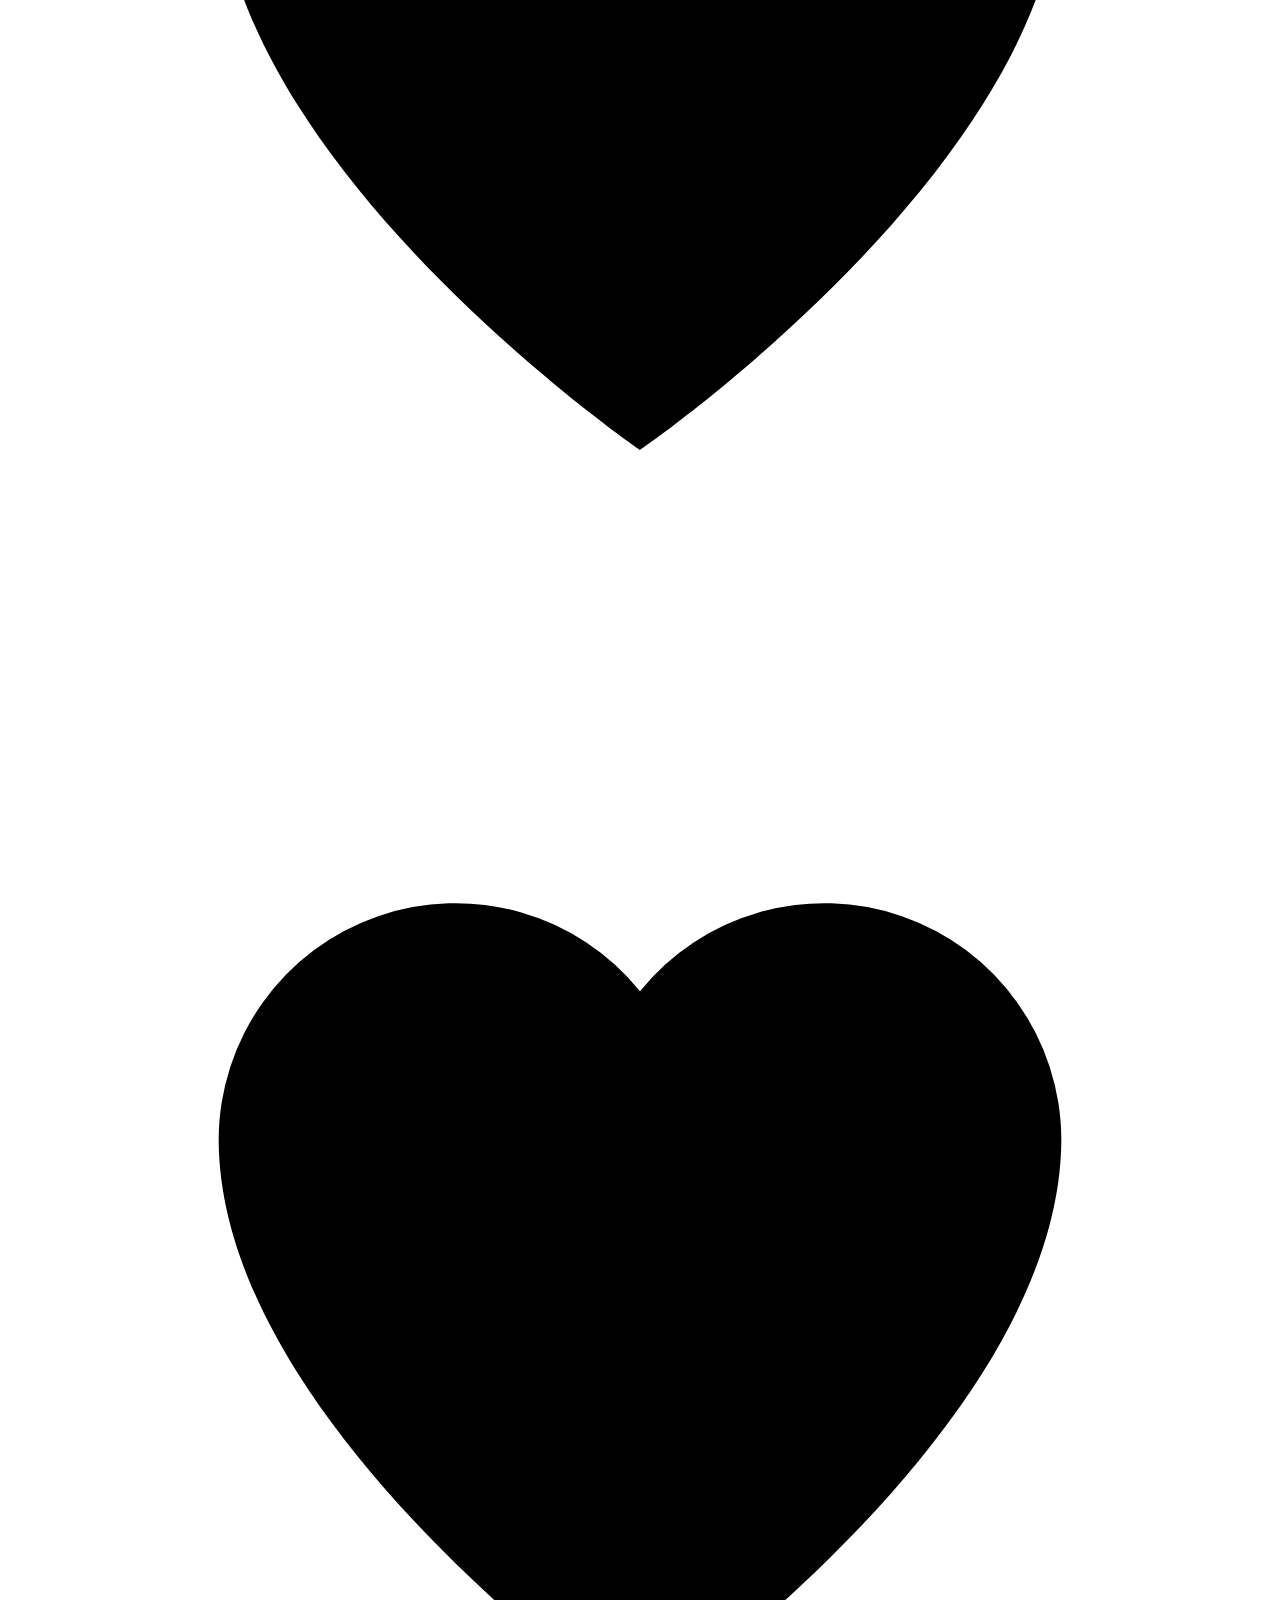
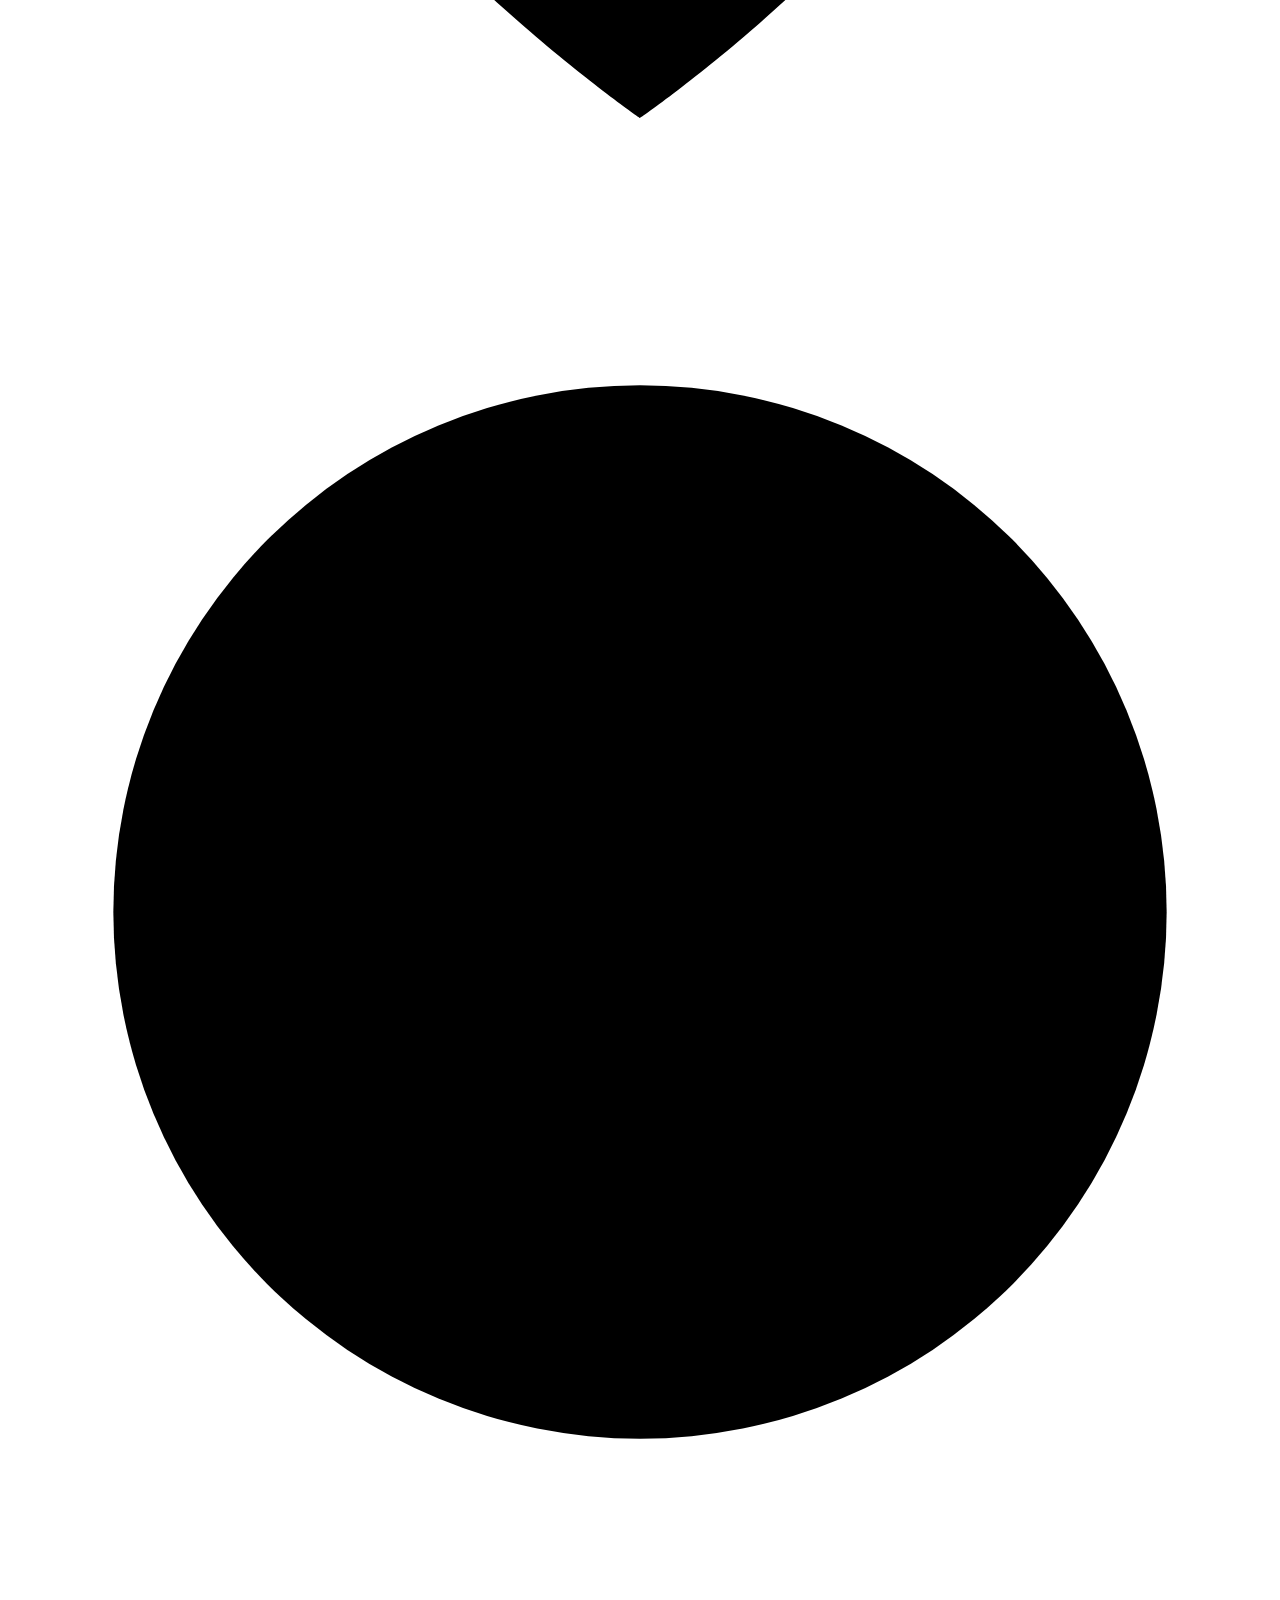
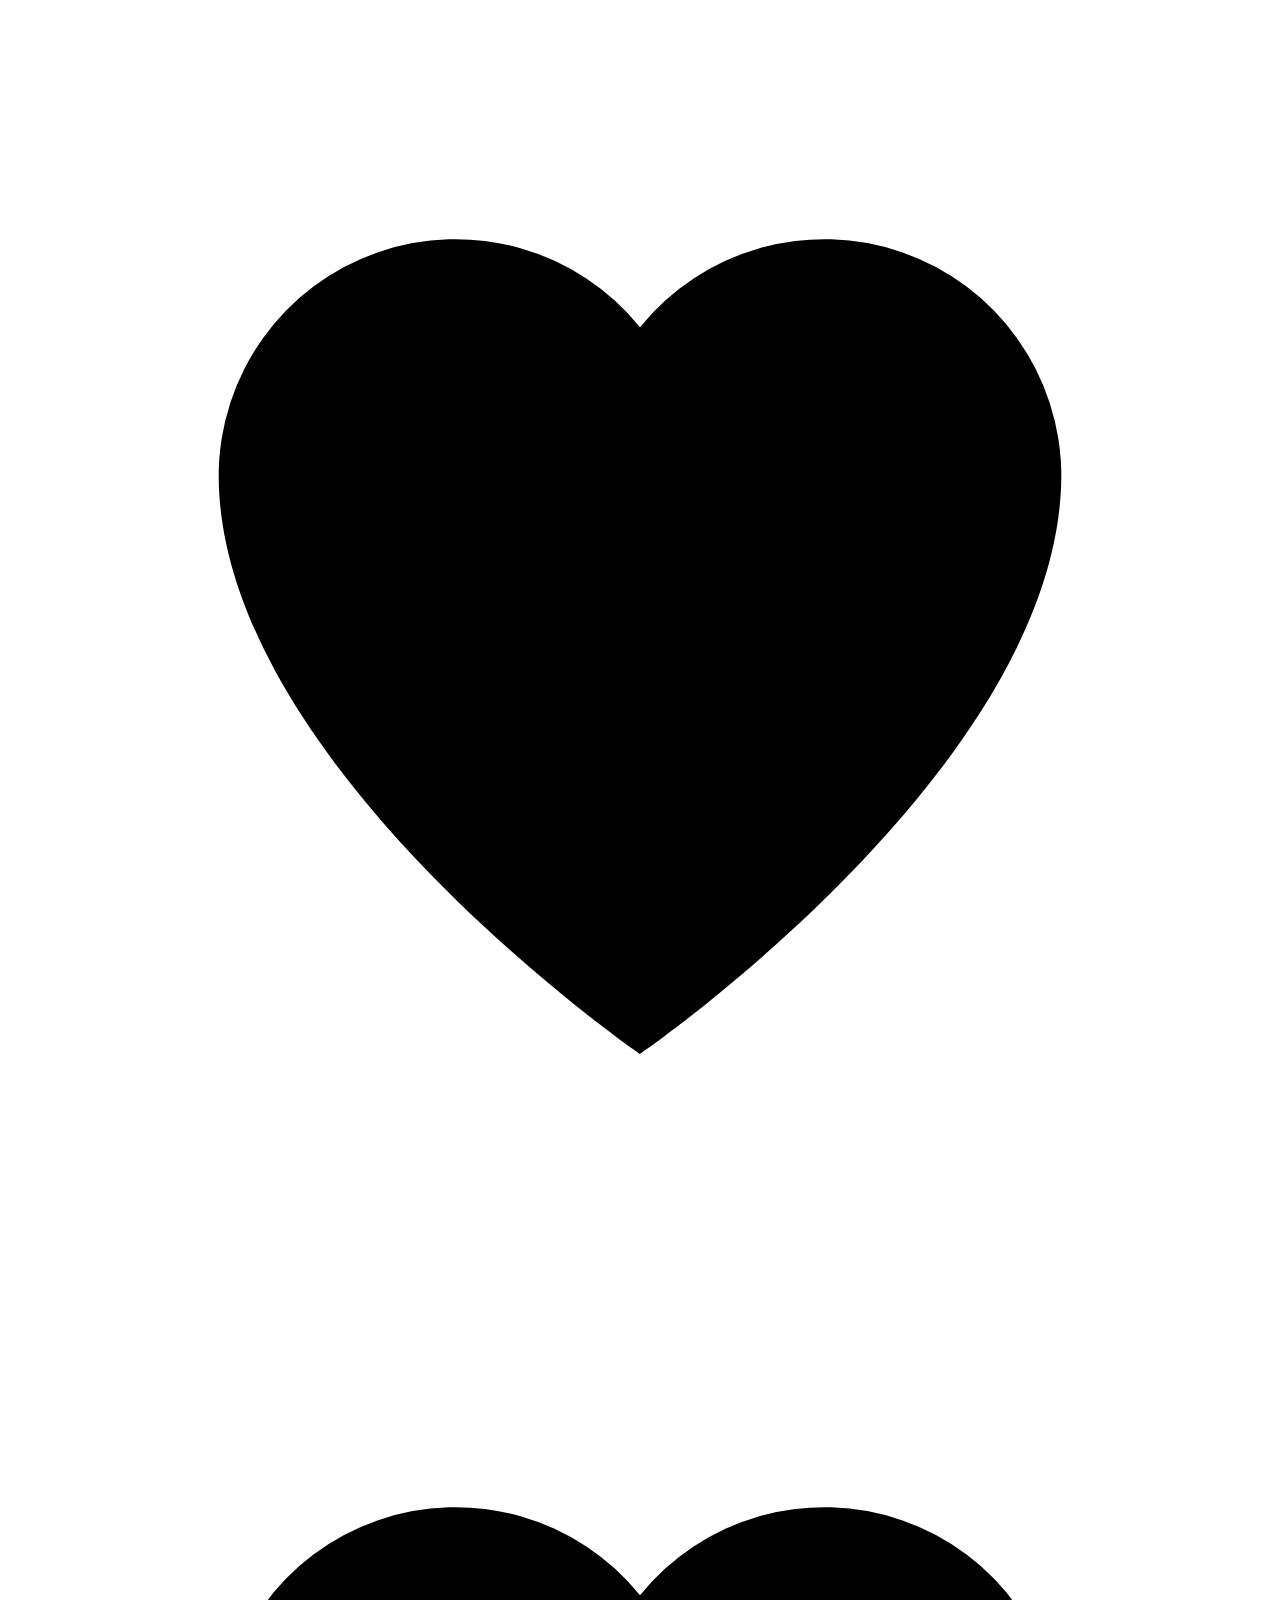
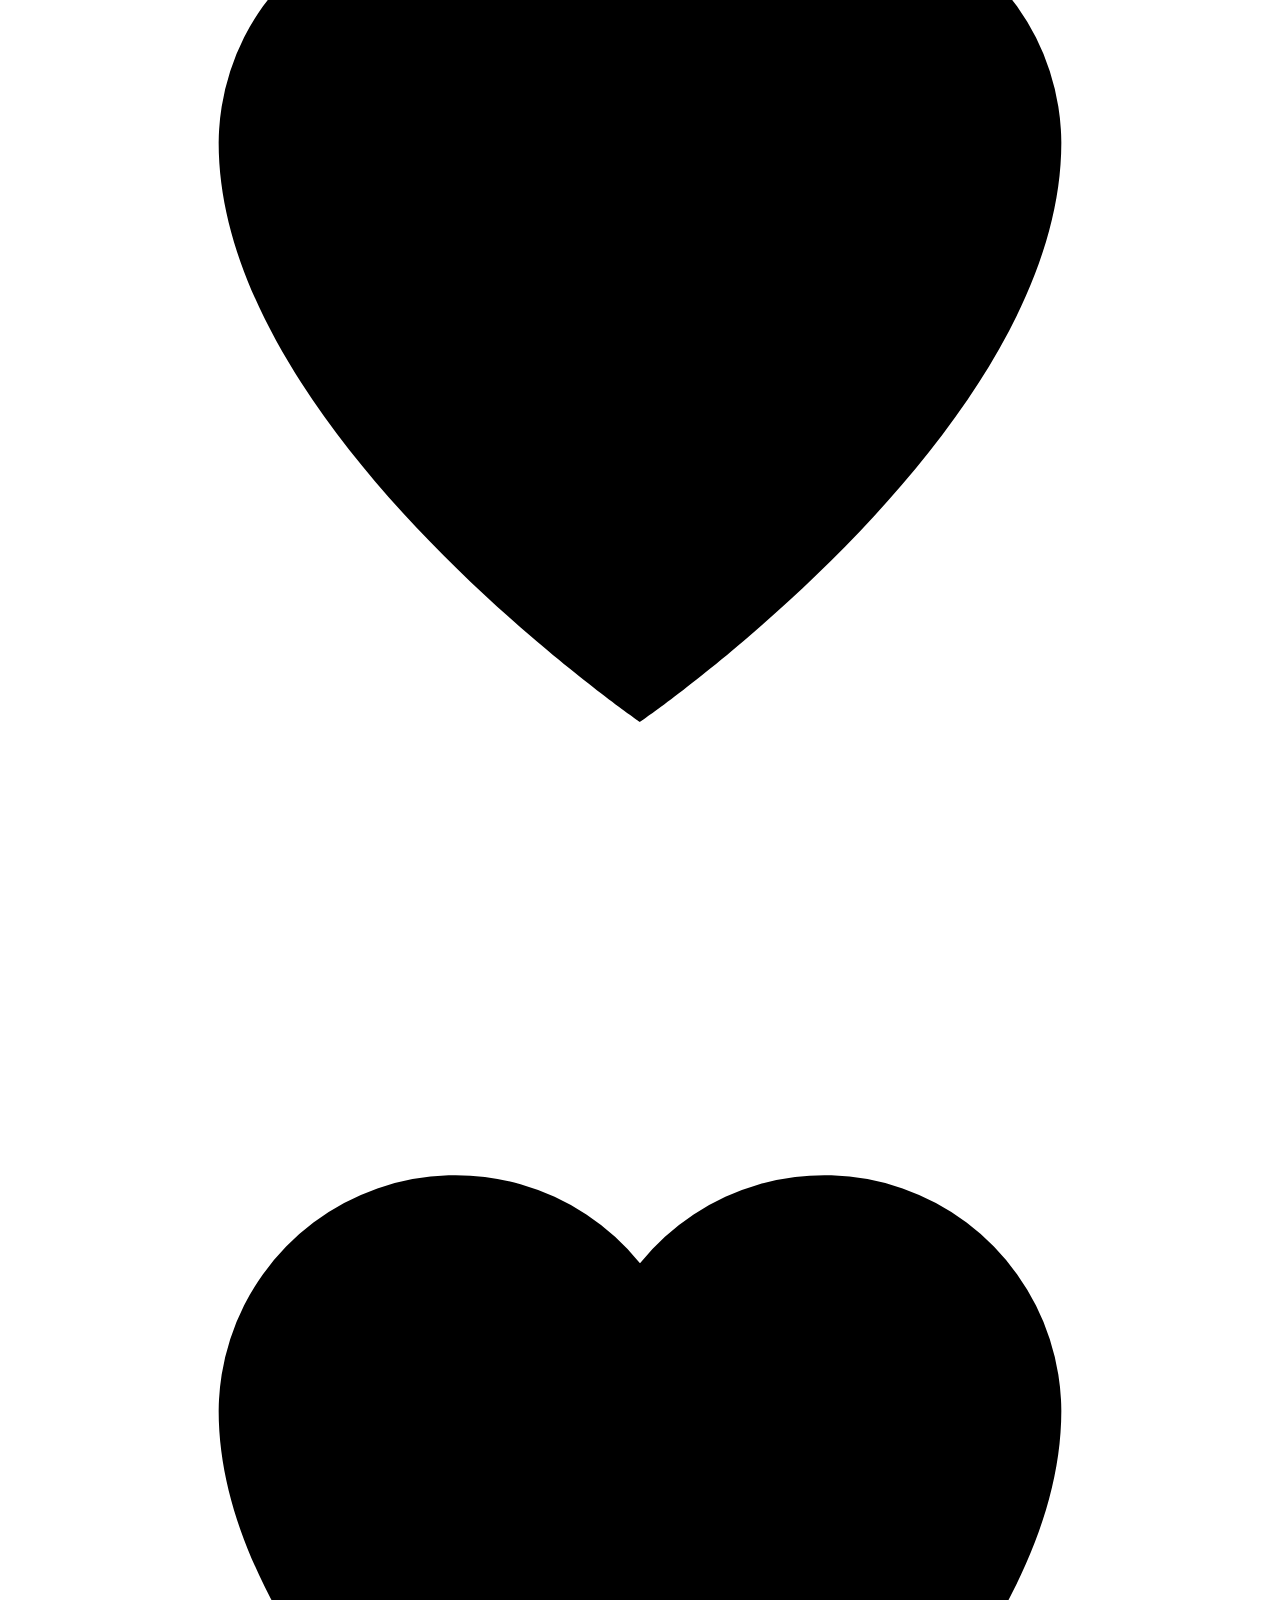
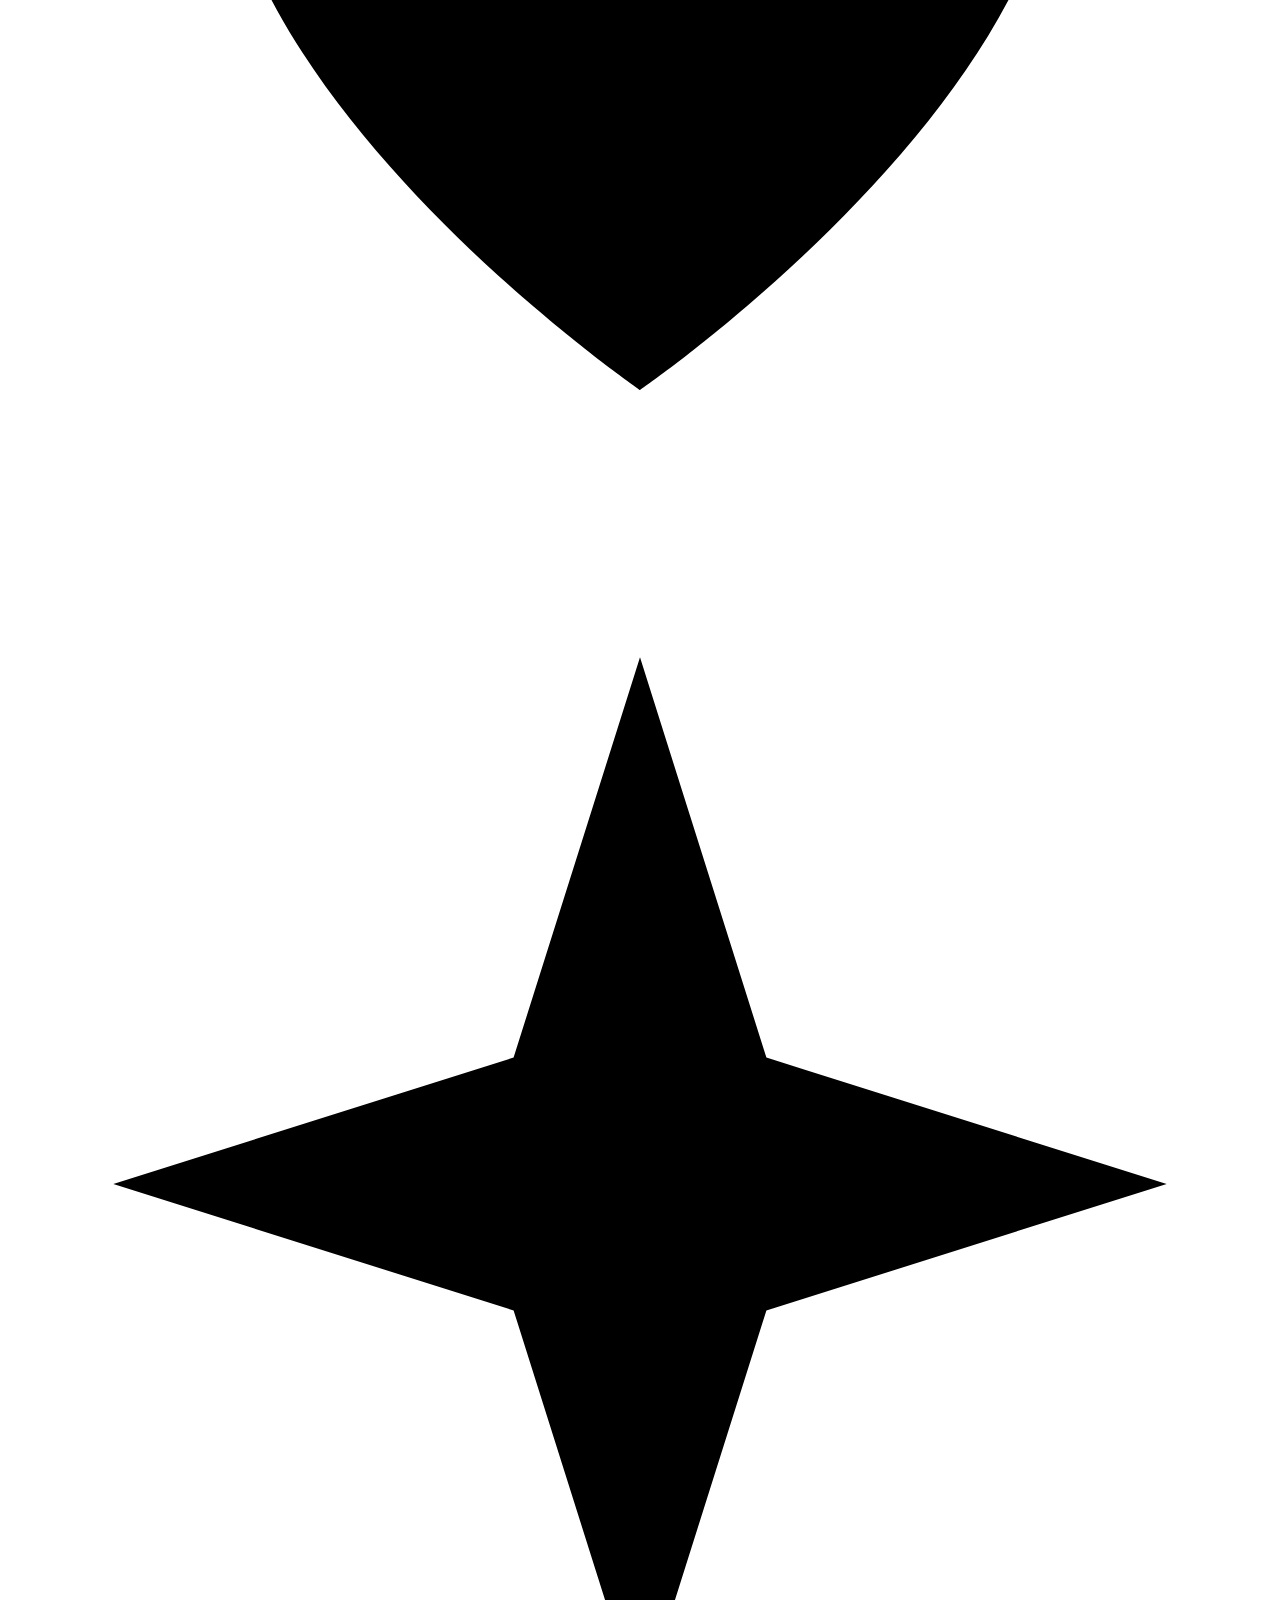
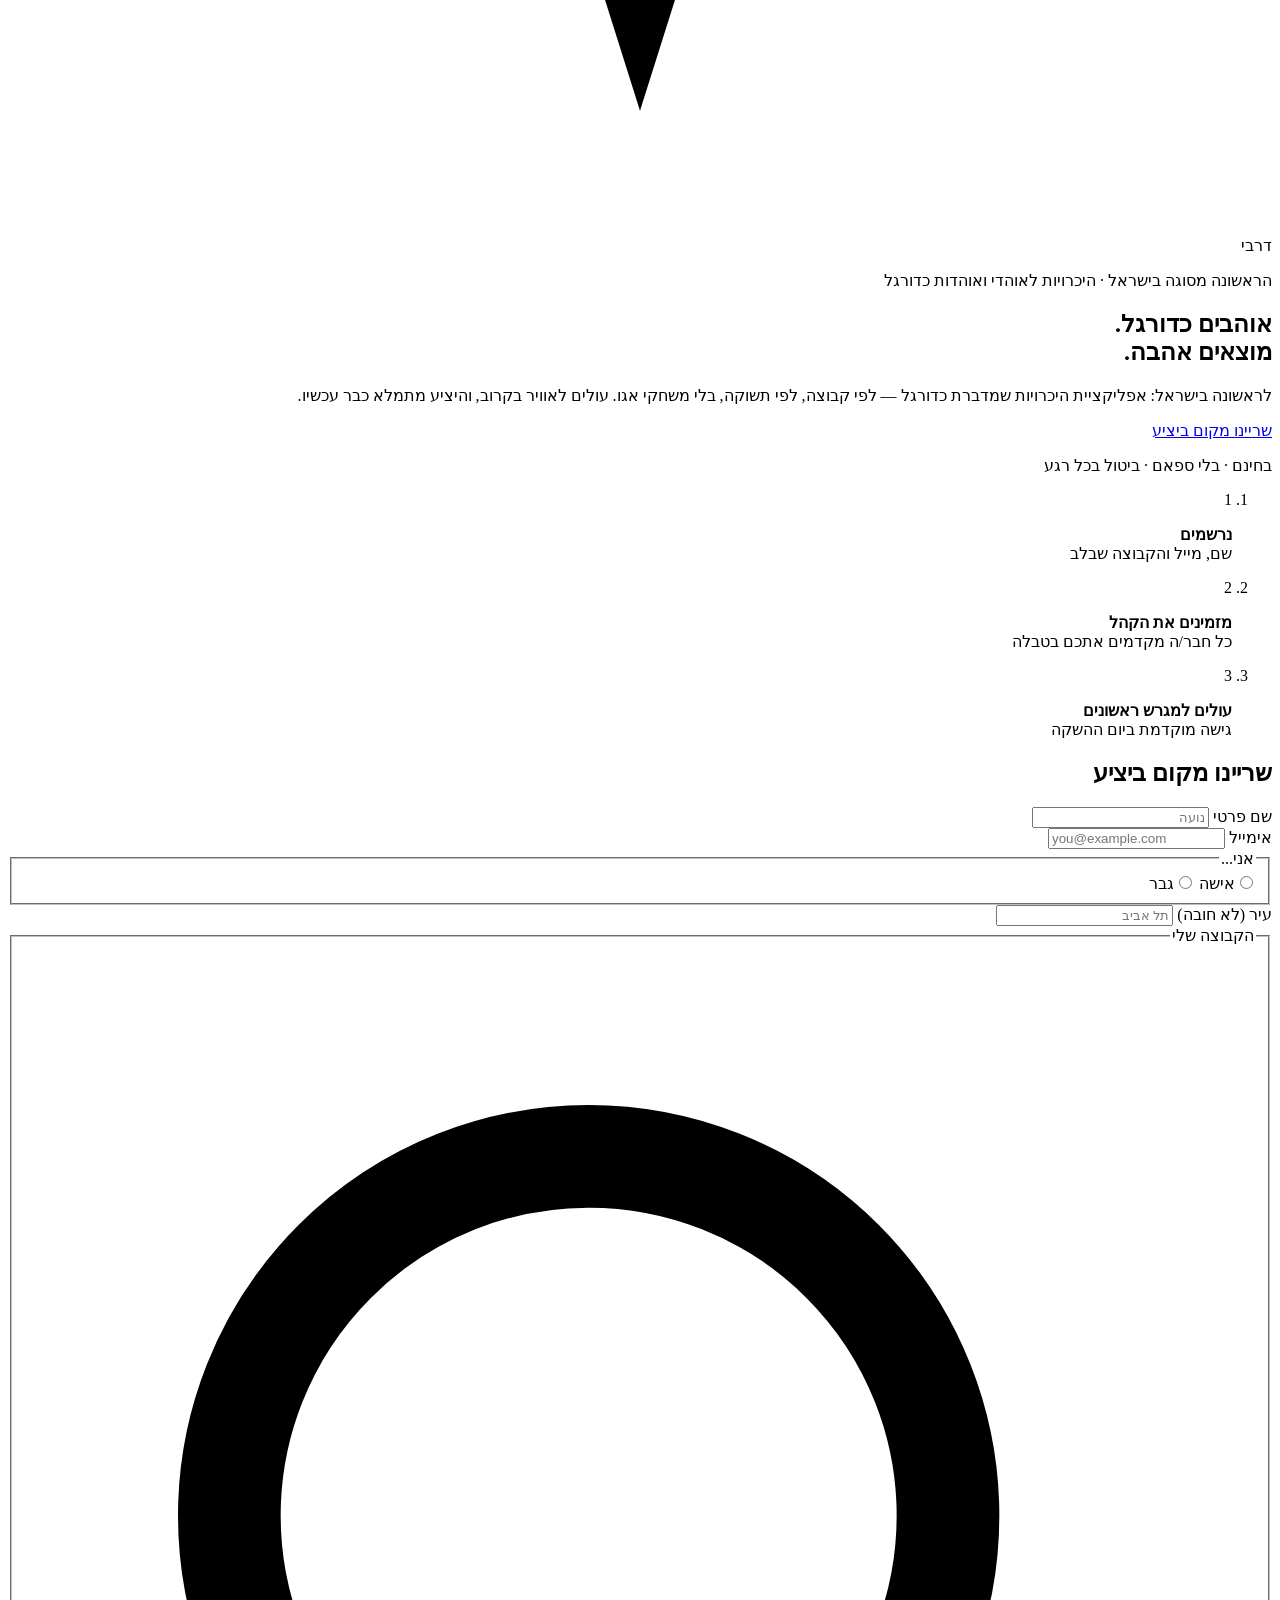
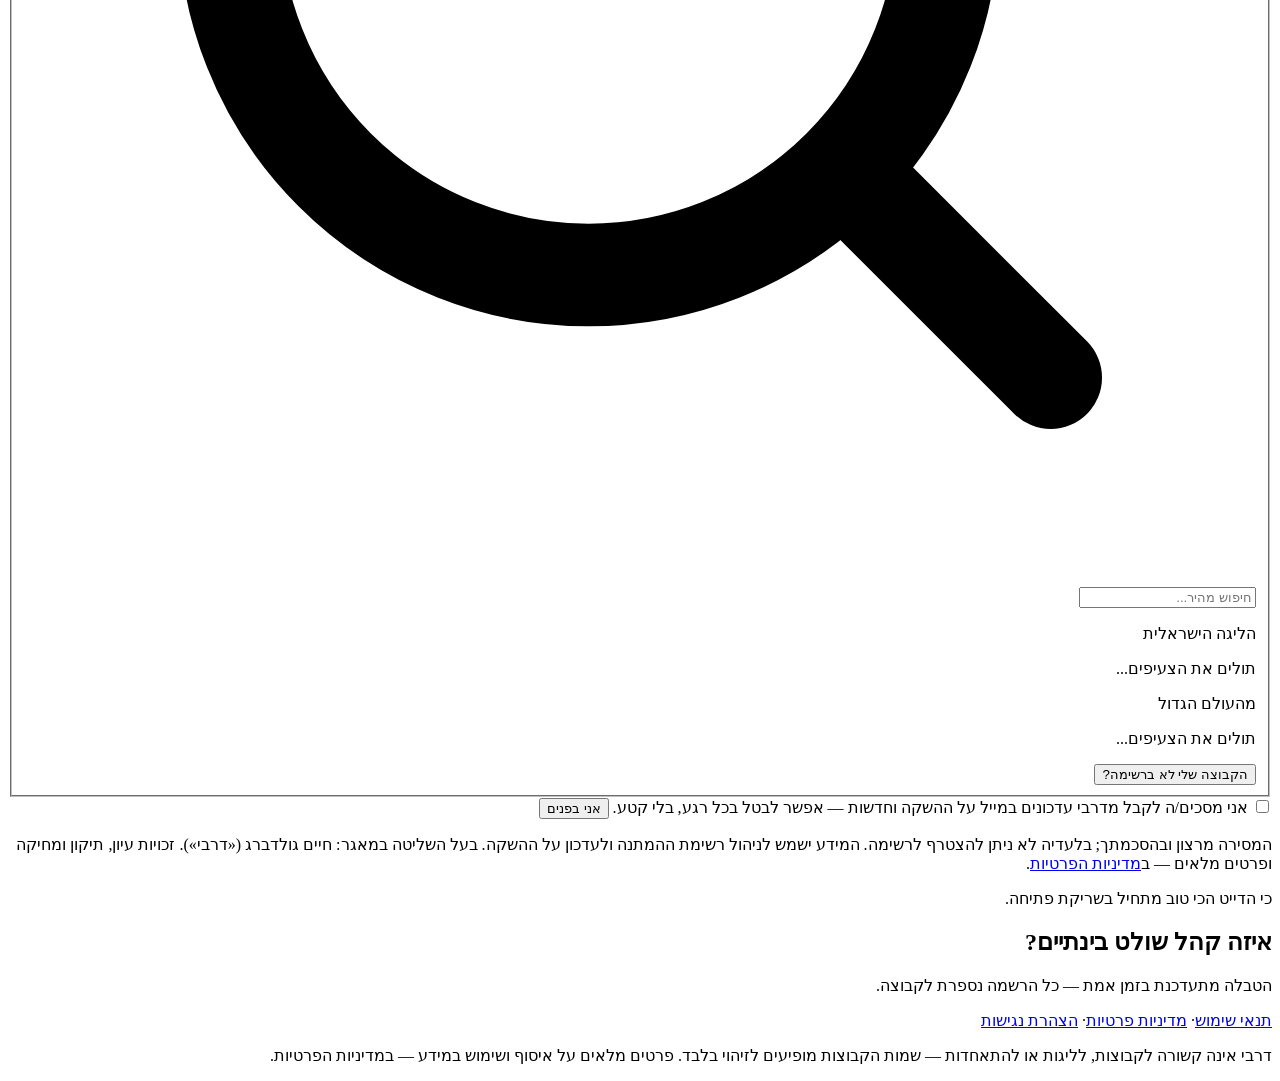
==== commit a241210d: "v7: hearts 50% bigger, 7-of-9 hearts mix" ====
--- a/index.html
+++ b/index.html
@@ -1,5 +1,5 @@
 <!DOCTYPE html><html lang="he" dir="rtl"> <head><meta charset="utf-8"><meta name="viewport" content="width=device-width, initial-scale=1"><title>דרבי — אוהבים כדורגל. מוצאים אהבה.</title><meta name="description" content="דרבי — אפליקציית ההיכרויות של אוהדי הכדורגל בישראל. לפי קבוצה, לפי תשוקה. עולים לאוויר בקרוב."><!-- Soft launch: out of search engines until the real marketing launch --><meta name="robots" content="noindex"><meta property="og:title" content="דרבי — אוהבים כדורגל. מוצאים אהבה."><meta property="og:description" content="אפליקציית ההיכרויות של אוהדי הכדורגל בישראל. שריינו מקום ביציע — עולים לאוויר בקרוב."><meta property="og:type" content="website"><meta property="og:locale" content="he_IL"><link rel="icon" href="data:image/svg+xml,%3Csvg xmlns='http://www.w3.org/2000/svg' viewBox='0 0 32 32'%3E%3Ccircle cx='16' cy='16' r='15' fill='%230E3B2E'/%3E%3Ctext x='16' y='22' text-anchor='middle' font-size='16' font-family='sans-serif' fill='%23FAF7F0'%3E%D7%93%3C/text%3E%3C/svg%3E"><link rel="stylesheet" href="/derby-site/_astro/accessibility.DvqK8WsB.css">
-<link rel="stylesheet" href="/derby-site/_astro/index.DjYWjYWO.css"></head> <body> <section class="hero"> <div class="float-layer" aria-hidden="true"> <svg class="float f1" viewBox="0 0 24 24"><path d="M12 21C12 21 4 15.5 4 10a4.5 4.5 0 0 1 8-2.8A4.5 4.5 0 0 1 20 10c0 5.5-8 11-8 11z"></path></svg> <svg class="float f2 ball" viewBox="0 0 24 24"><circle cx="12" cy="12" r="10"></circle><path class="pent" d="M12 7.5l3.4 2.5-1.3 4h-4.2l-1.3-4z"></path></svg> <svg class="float f3 spark" viewBox="0 0 24 24"><path d="M12 2l2.4 7.6L22 12l-7.6 2.4L12 22l-2.4-7.6L2 12l7.6-2.4z"></path></svg> <svg class="float f4" viewBox="0 0 24 24"><path d="M12 21C12 21 4 15.5 4 10a4.5 4.5 0 0 1 8-2.8A4.5 4.5 0 0 1 20 10c0 5.5-8 11-8 11z"></path></svg> <svg class="float f5 ball" viewBox="0 0 24 24"><circle cx="12" cy="12" r="10"></circle><path class="pent" d="M12 7.5l3.4 2.5-1.3 4h-4.2l-1.3-4z"></path></svg> <svg class="float f6 spark" viewBox="0 0 24 24"><path d="M12 2l2.4 7.6L22 12l-7.6 2.4L12 22l-2.4-7.6L2 12l7.6-2.4z"></path></svg> <svg class="float f7" viewBox="0 0 24 24"><path d="M12 21C12 21 4 15.5 4 10a4.5 4.5 0 0 1 8-2.8A4.5 4.5 0 0 1 20 10c0 5.5-8 11-8 11z"></path></svg> <svg class="float f8 ball" viewBox="0 0 24 24"><circle cx="12" cy="12" r="10"></circle><path class="pent" d="M12 7.5l3.4 2.5-1.3 4h-4.2l-1.3-4z"></path></svg> <svg class="float f9 spark" viewBox="0 0 24 24"><path d="M12 2l2.4 7.6L22 12l-7.6 2.4L12 22l-2.4-7.6L2 12l7.6-2.4z"></path></svg> </div> <div class="hero-inner"> <p class="wordmark">דרבי<span class="dot" aria-hidden="true"></span></p> <p class="eyebrow">הראשונה מסוגה בישראל · היכרויות לאוהדי ואוהדות כדורגל</p> <h1>אוהבים כדורגל.<br>מוצאים אהבה.</h1> <p class="sub">
+<link rel="stylesheet" href="/derby-site/_astro/index.Ctl_kPEQ.css"></head> <body> <section class="hero"> <div class="float-layer" aria-hidden="true"> <svg class="float f1" viewBox="0 0 24 24"><path d="M12 21C12 21 4 15.5 4 10a4.5 4.5 0 0 1 8-2.8A4.5 4.5 0 0 1 20 10c0 5.5-8 11-8 11z"></path></svg> <svg class="float f2" viewBox="0 0 24 24"><path d="M12 21C12 21 4 15.5 4 10a4.5 4.5 0 0 1 8-2.8A4.5 4.5 0 0 1 20 10c0 5.5-8 11-8 11z"></path></svg> <svg class="float f3" viewBox="0 0 24 24"><path d="M12 21C12 21 4 15.5 4 10a4.5 4.5 0 0 1 8-2.8A4.5 4.5 0 0 1 20 10c0 5.5-8 11-8 11z"></path></svg> <svg class="float f4" viewBox="0 0 24 24"><path d="M12 21C12 21 4 15.5 4 10a4.5 4.5 0 0 1 8-2.8A4.5 4.5 0 0 1 20 10c0 5.5-8 11-8 11z"></path></svg> <svg class="float f5 ball" viewBox="0 0 24 24"><circle cx="12" cy="12" r="10"></circle><path class="pent" d="M12 7.5l3.4 2.5-1.3 4h-4.2l-1.3-4z"></path></svg> <svg class="float f6" viewBox="0 0 24 24"><path d="M12 21C12 21 4 15.5 4 10a4.5 4.5 0 0 1 8-2.8A4.5 4.5 0 0 1 20 10c0 5.5-8 11-8 11z"></path></svg> <svg class="float f7" viewBox="0 0 24 24"><path d="M12 21C12 21 4 15.5 4 10a4.5 4.5 0 0 1 8-2.8A4.5 4.5 0 0 1 20 10c0 5.5-8 11-8 11z"></path></svg> <svg class="float f8" viewBox="0 0 24 24"><path d="M12 21C12 21 4 15.5 4 10a4.5 4.5 0 0 1 8-2.8A4.5 4.5 0 0 1 20 10c0 5.5-8 11-8 11z"></path></svg> <svg class="float f9 spark" viewBox="0 0 24 24"><path d="M12 2l2.4 7.6L22 12l-7.6 2.4L12 22l-2.4-7.6L2 12l7.6-2.4z"></path></svg> </div> <div class="hero-inner"> <p class="wordmark">דרבי<span class="dot" aria-hidden="true"></span></p> <p class="eyebrow">הראשונה מסוגה בישראל · היכרויות לאוהדי ואוהדות כדורגל</p> <h1>אוהבים כדורגל.<br>מוצאים אהבה.</h1> <p class="sub">
 לראשונה בישראל: אפליקציית היכרויות שמדברת כדורגל — לפי קבוצה, לפי תשוקה,
           בלי משחקי אגו. עולים לאוויר בקרוב, והיציע מתמלא כבר עכשיו.
 </p> <a class="cta" href="#signup">שריינו מקום ביציע</a> <p class="trust">בחינם · בלי ספאם · ביטול בכל רגע</p> </div> </section> <main> <ol class="steps" aria-label="איך זה עובד"> <li><span class="step-n">1</span><p><strong>נרשמים</strong><br>שם, מייל והקבוצה שבלב</p></li> <li><span class="step-n">2</span><p><strong>מזמינים את הקהל</strong><br>כל חבר/ה מקדמים אתכם בטבלה</p></li> <li><span class="step-n">3</span><p><strong>עולים למגרש ראשונים</strong><br>גישה מוקדמת ביום ההשקה</p></li> </ol> <section class="card" id="signup"> <h2>שריינו מקום ביציע</h2> <form id="waitlist-form" novalidate> <div class="field"> <label for="first-name">שם פרטי</label> <input id="first-name" name="first_name" type="text" required placeholder="נועה" autocomplete="given-name"> </div> <div class="field"> <label for="email">אימייל</label> <input id="email" name="email" type="email" required placeholder="you@example.com" autocomplete="email" dir="ltr"> </div> <fieldset> <legend>אני...</legend> <div class="seg"> <label><input type="radio" name="gender" value="woman" required><span>אישה</span></label> <label><input type="radio" name="gender" value="man"><span>גבר</span></label> </div> </fieldset> <div class="field"> <label for="city">עיר <span class="opt">(לא חובה)</span></label> <input id="city" name="city" type="text" placeholder="תל אביב" autocomplete="address-level2"> </div> <fieldset> <legend>הקבוצה שלי</legend> <div class="scarf-rack"> <div class="club-search"> <svg viewBox="0 0 24 24" aria-hidden="true"><circle cx="11" cy="11" r="7" fill="none" stroke="currentColor" stroke-width="2"></circle><path d="M20 20l-4-4" stroke="currentColor" stroke-width="2" stroke-linecap="round"></path></svg> <input id="club-search" type="search" placeholder="חיפוש מהיר..." aria-label="חיפוש קבוצה" aria-describedby="club-search-hint" autocomplete="off"> <span id="club-search-hint" class="sr-only" aria-live="polite"></span> </div> <p class="mini">הליגה הישראלית</p> <div id="shelf-il" class="scarf-shelf" role="radiogroup" aria-label="קבוצות הליגה הישראלית"> <p class="clubs-loading">תולים את הצעיפים...</p> </div> <p class="mini">מהעולם הגדול</p> <div id="shelf-world" class="scarf-shelf" role="radiogroup" aria-label="קבוצות מהעולם"> <p class="clubs-loading">תולים את הצעיפים...</p> </div> <p id="club-echo" class="club-echo" hidden></p> </div> <button type="button" id="club-other-toggle" class="other-link" aria-expanded="false">
